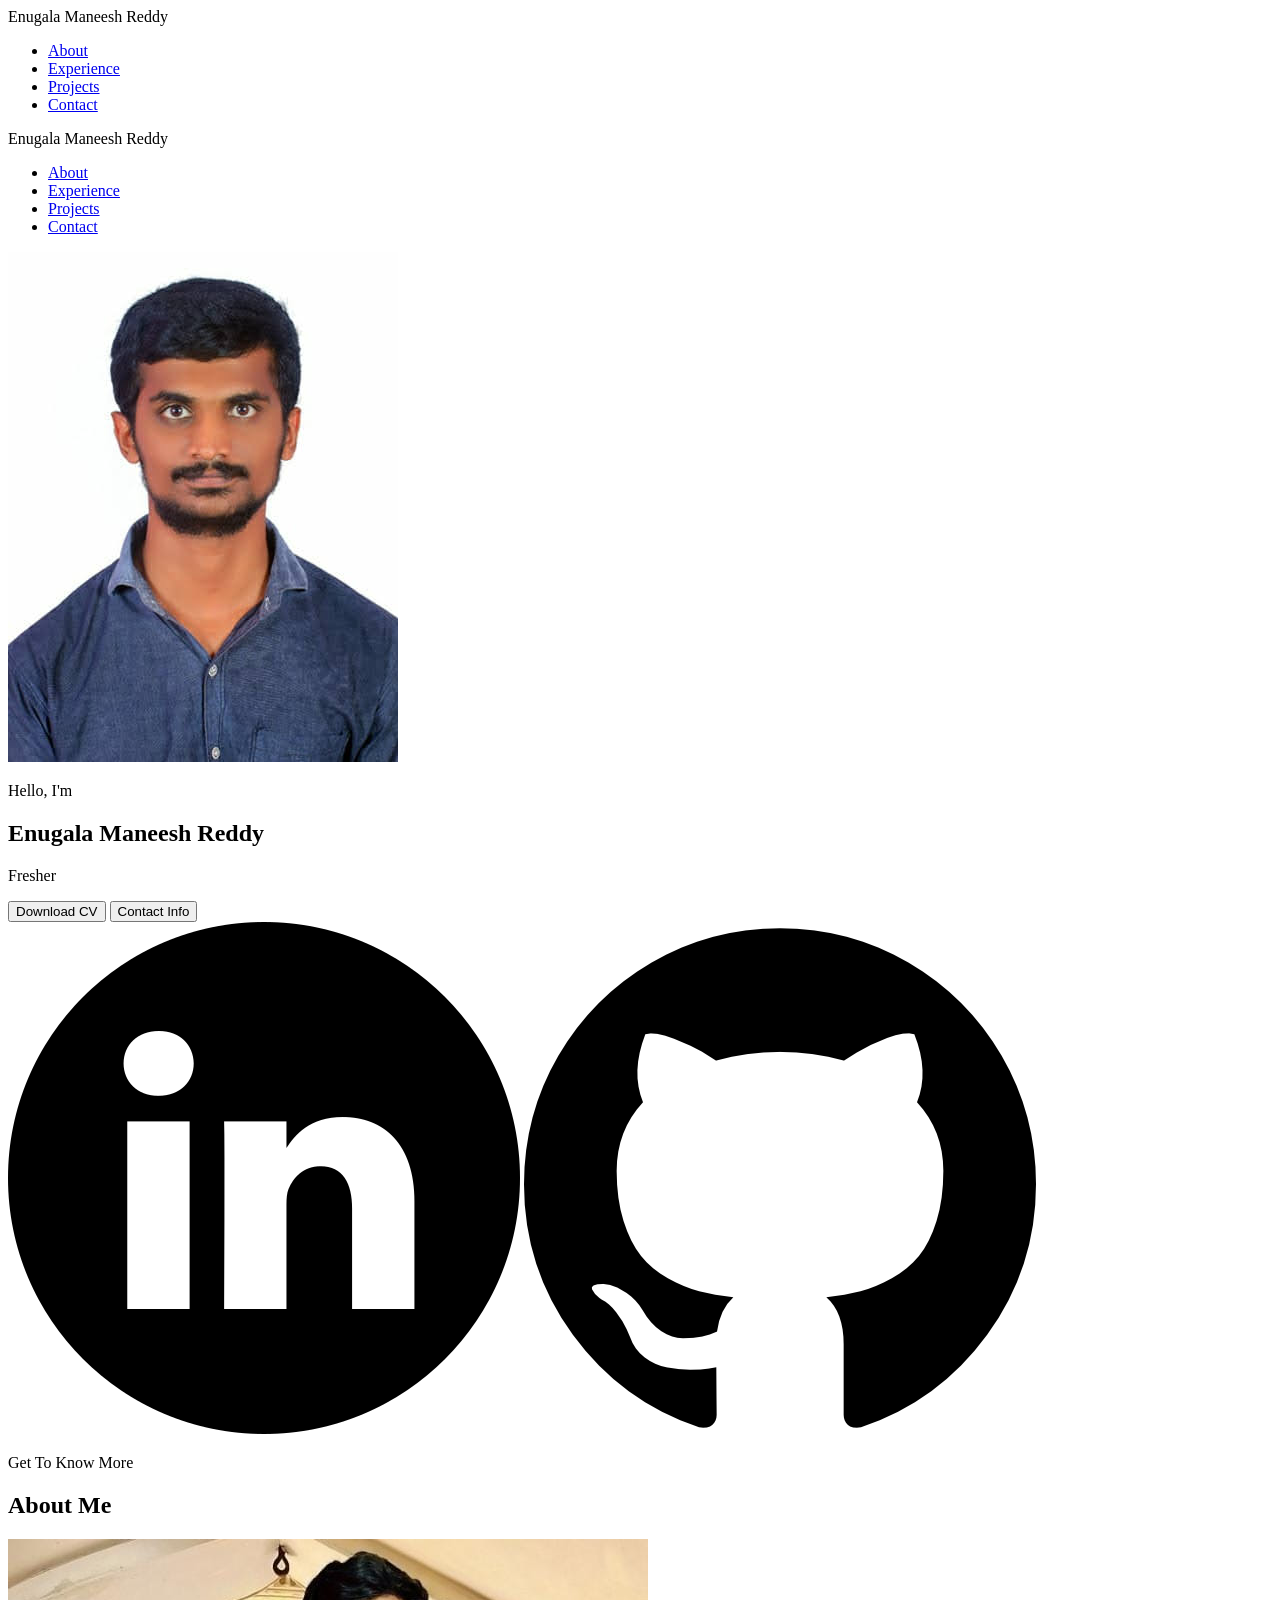
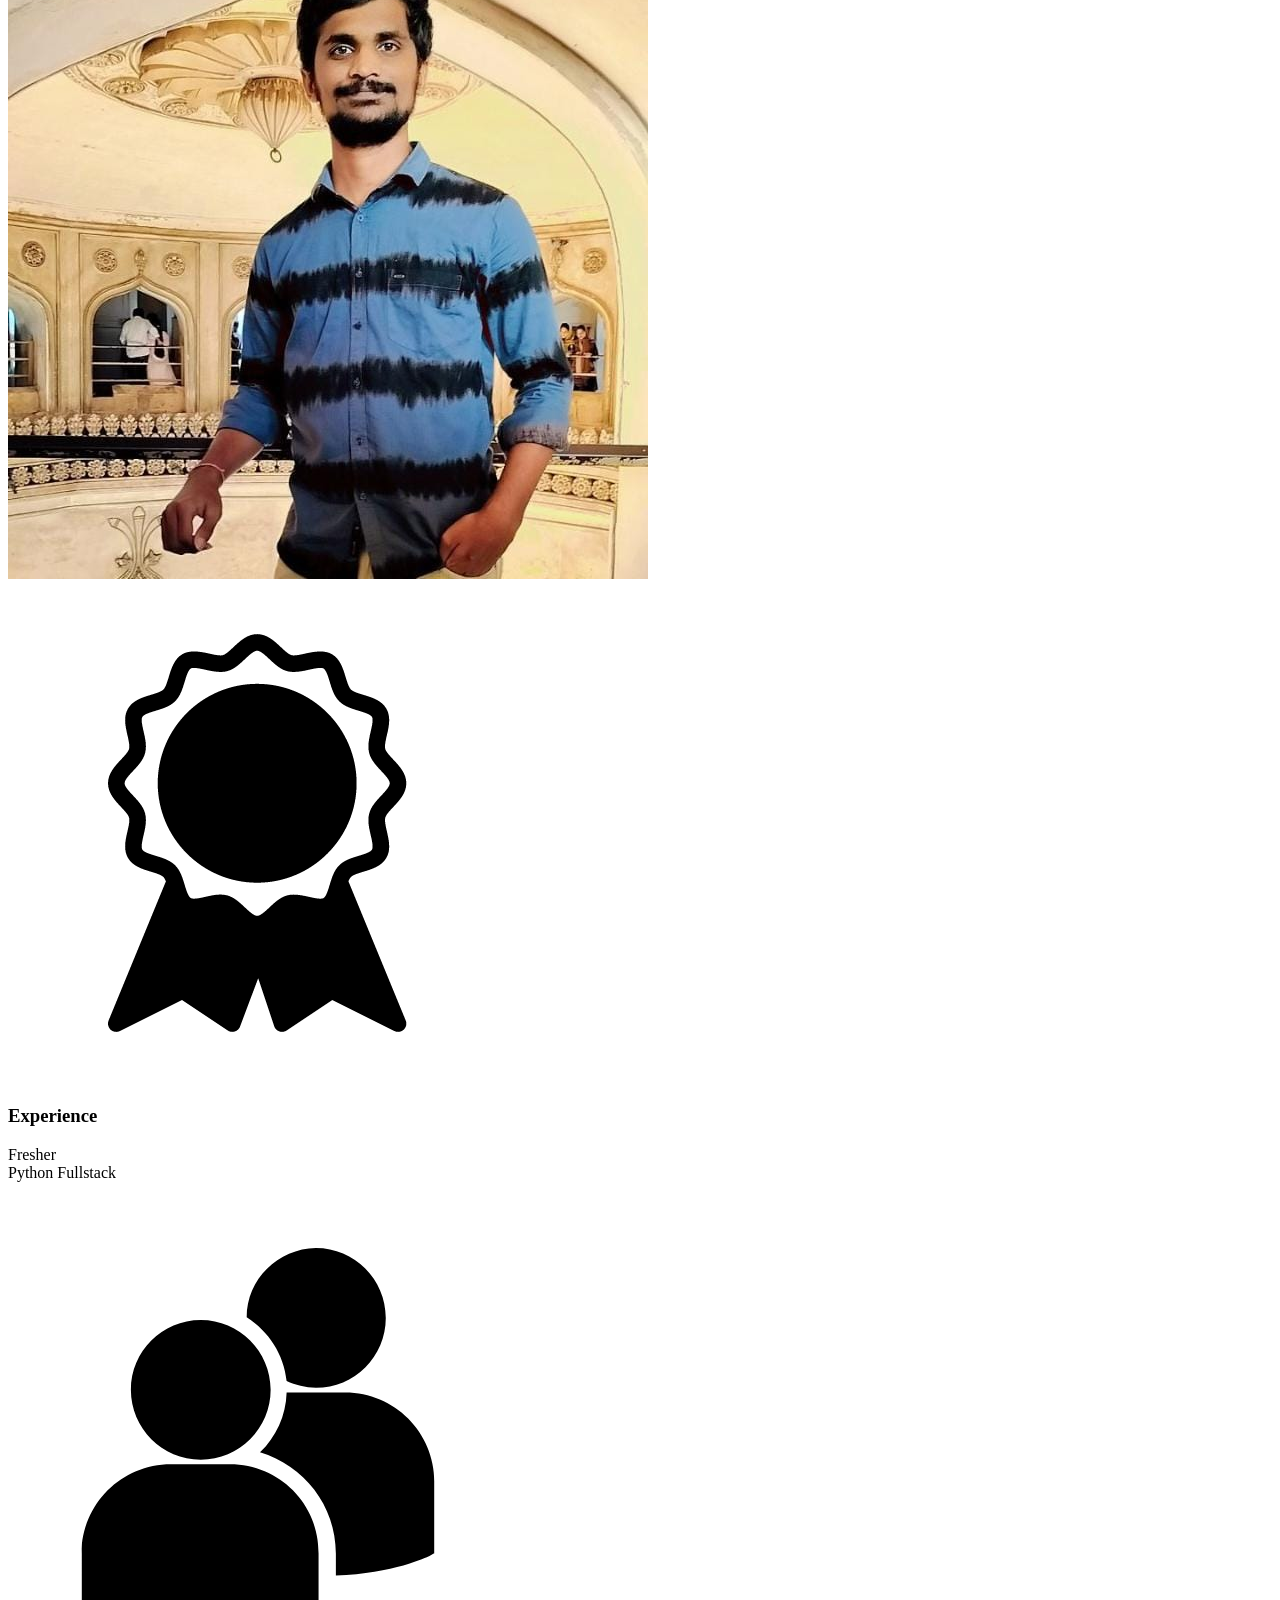
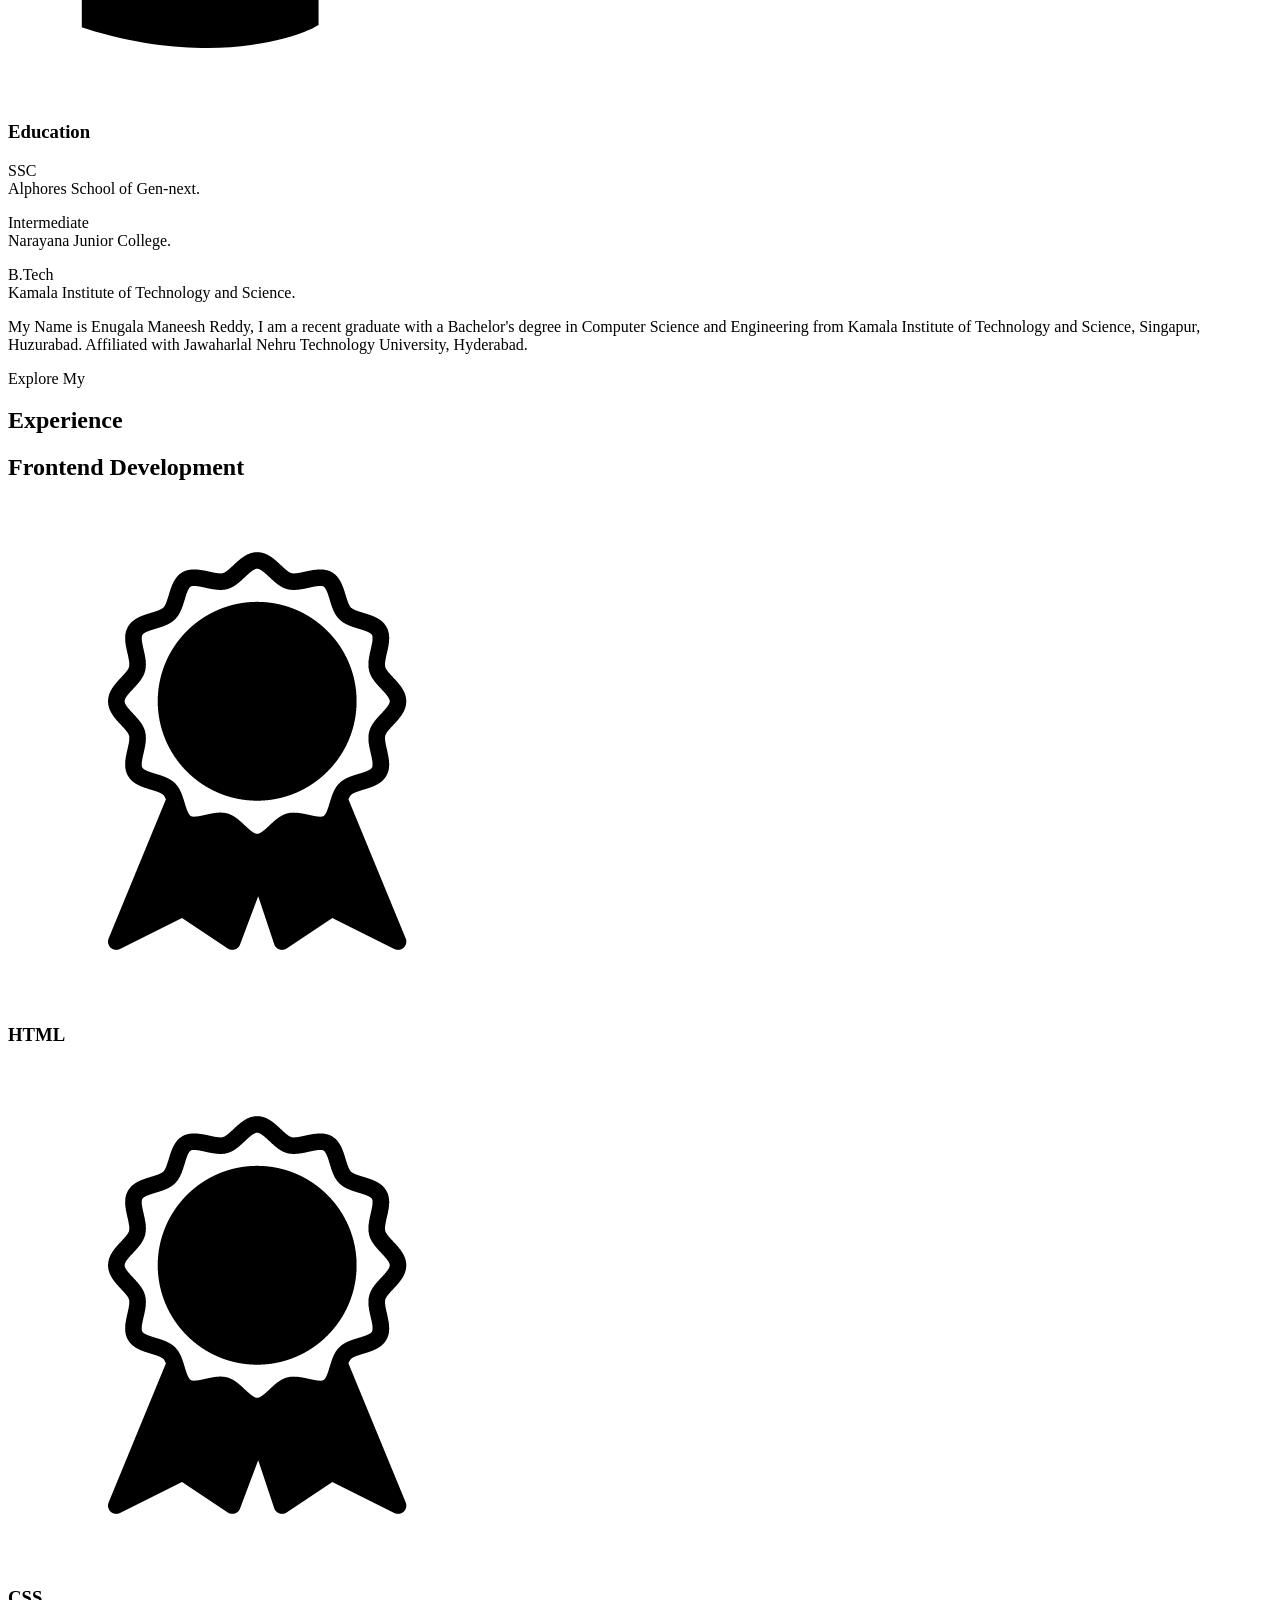
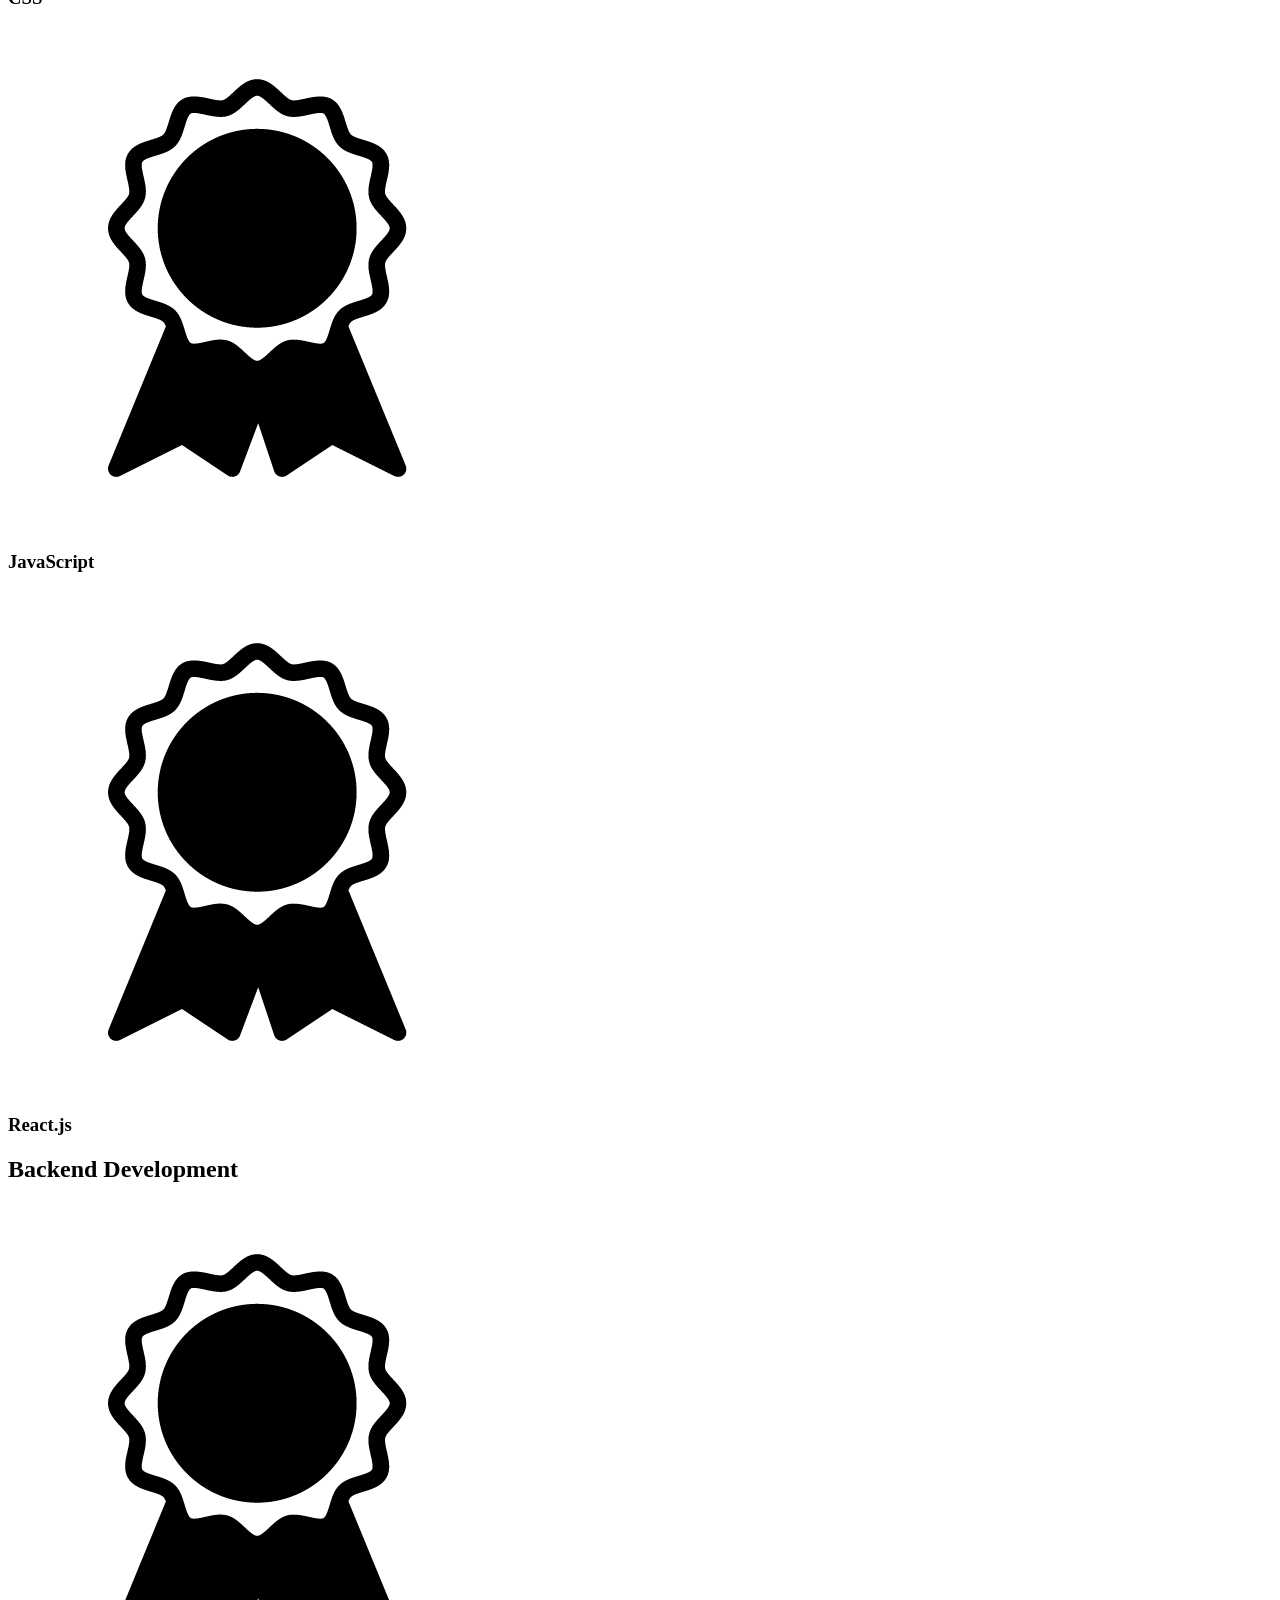
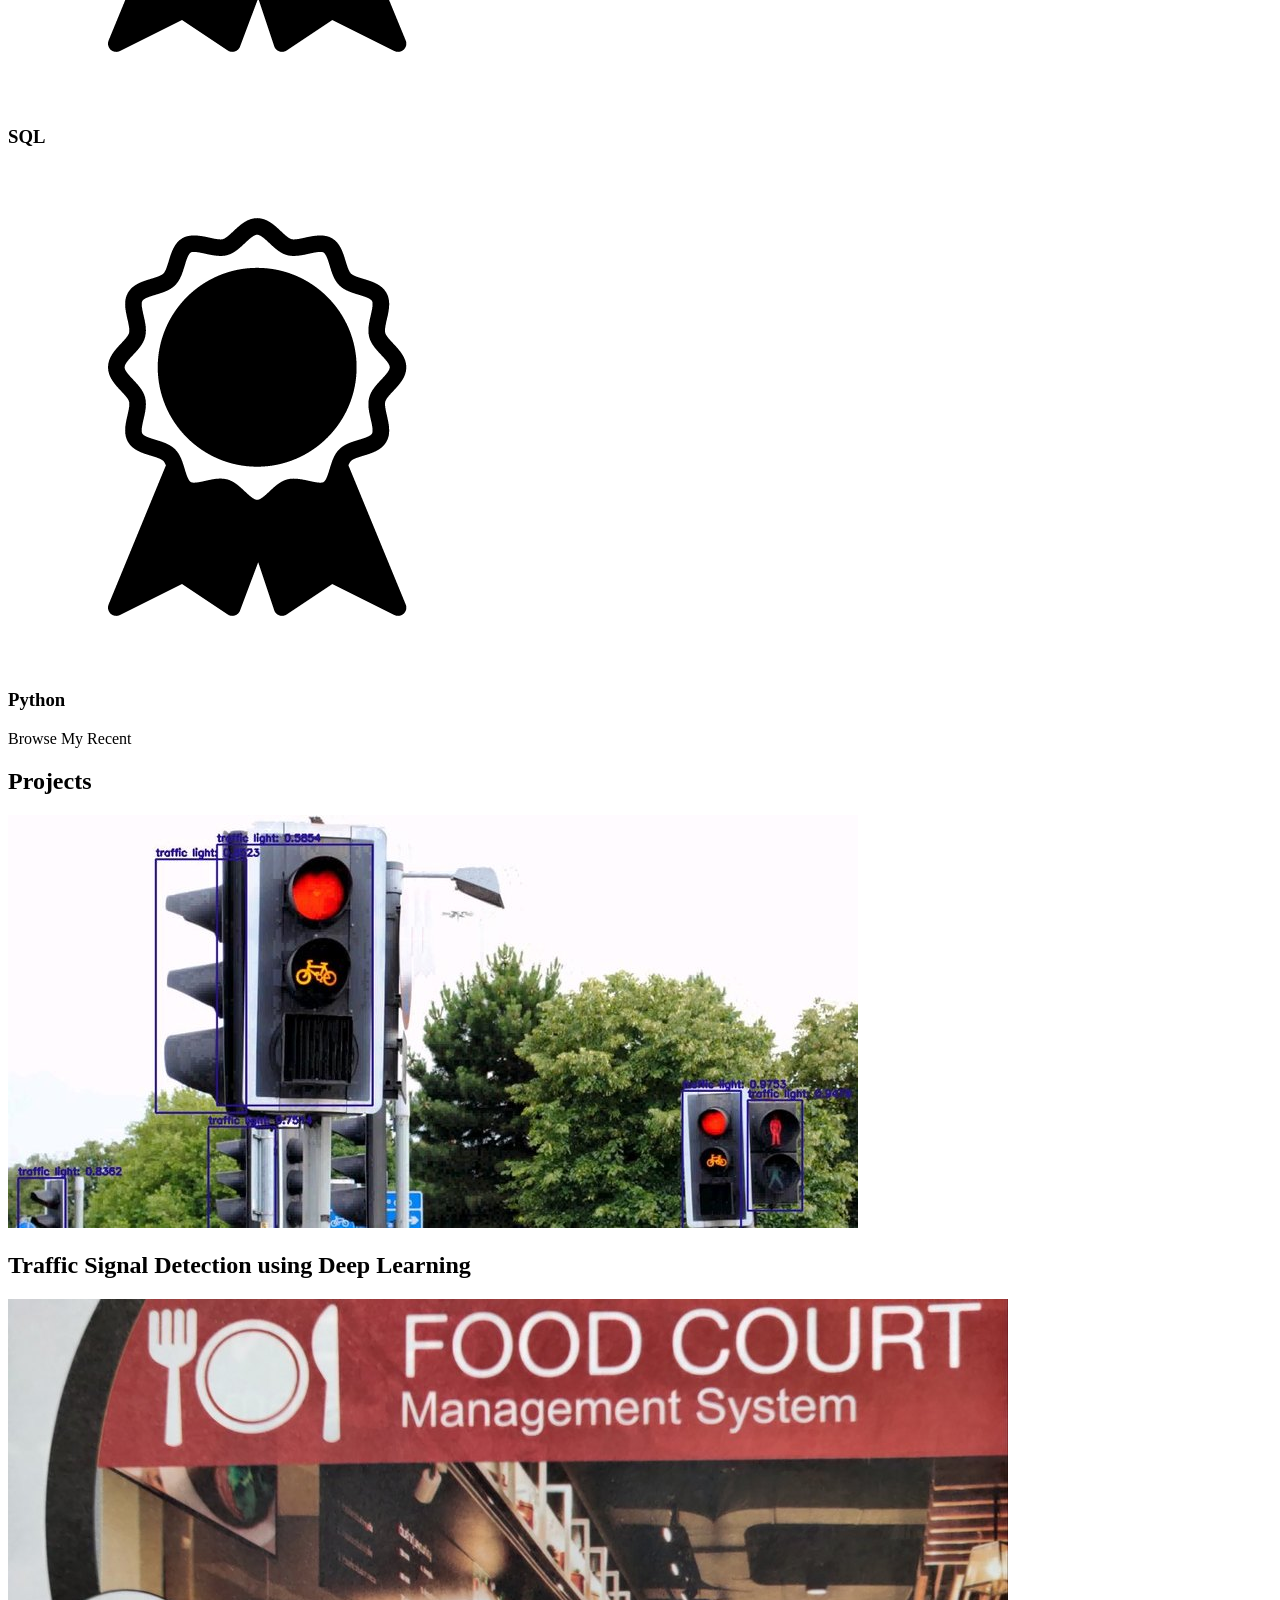
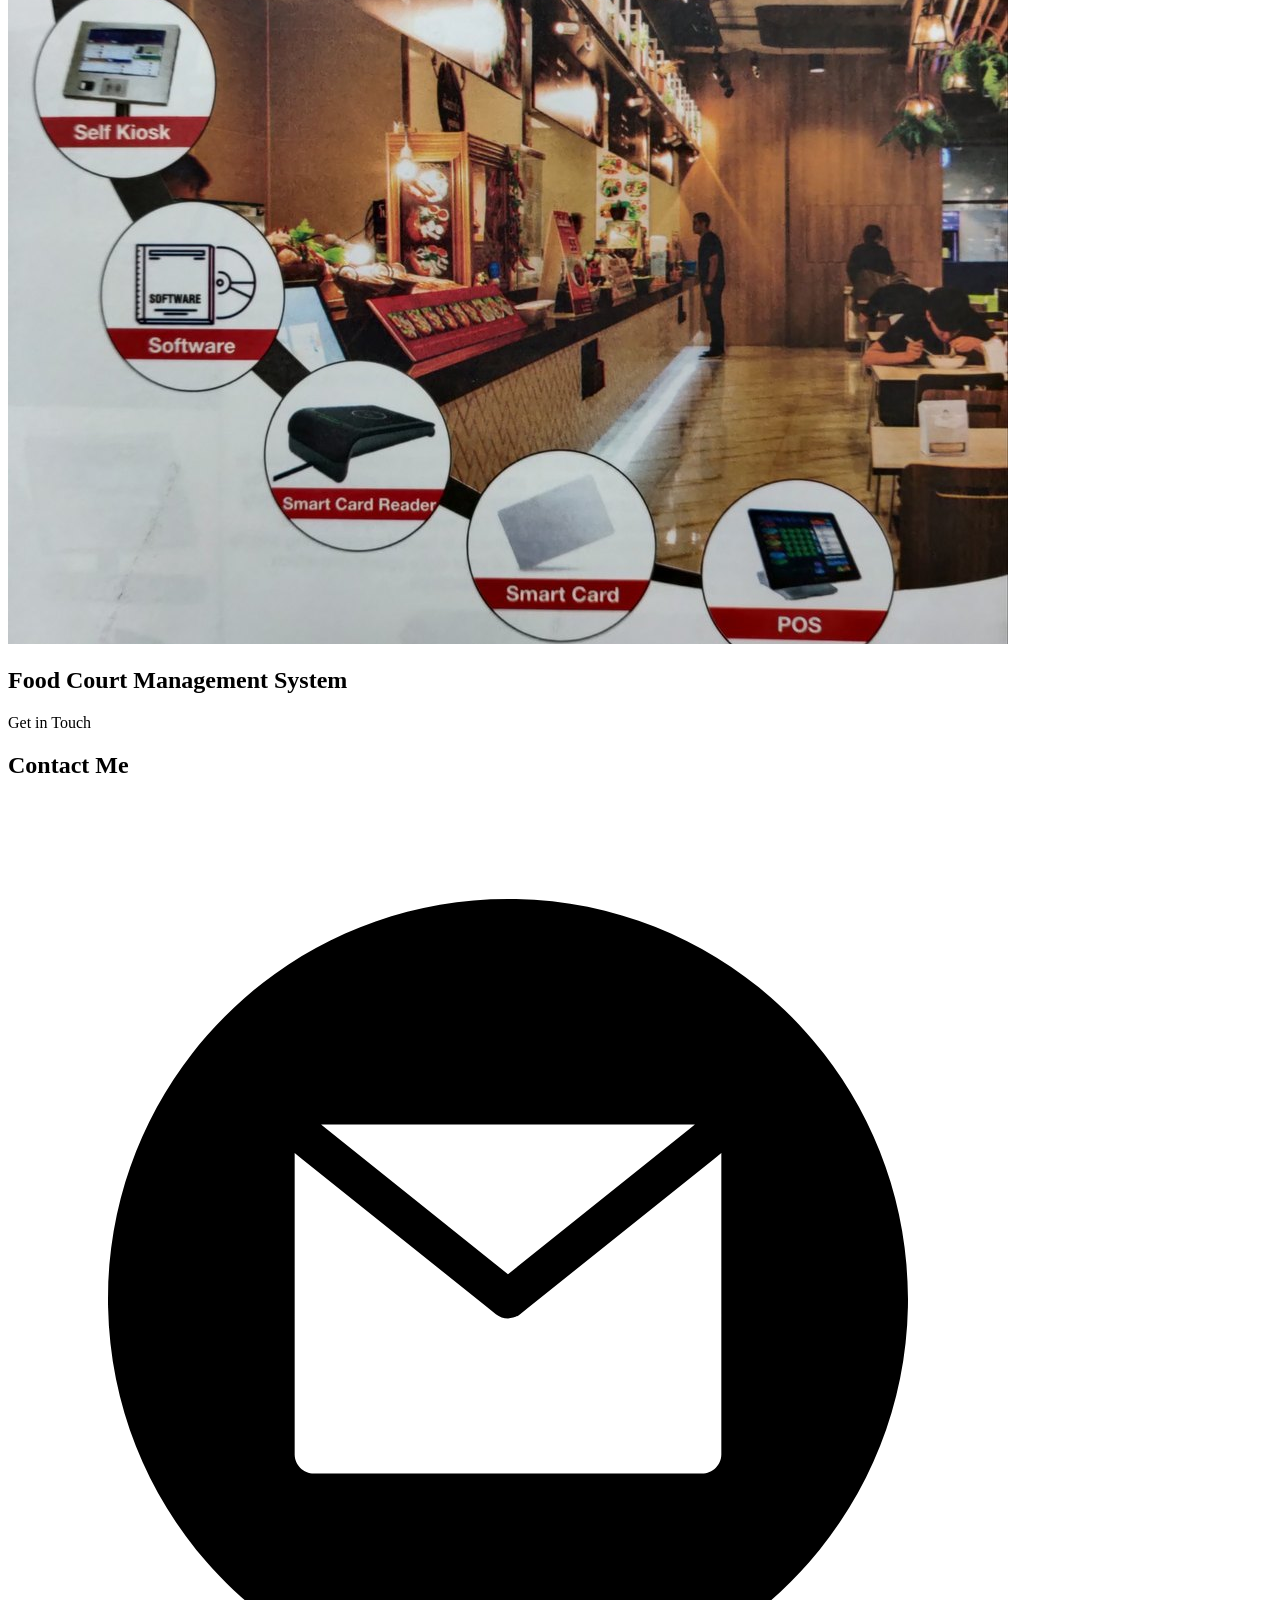
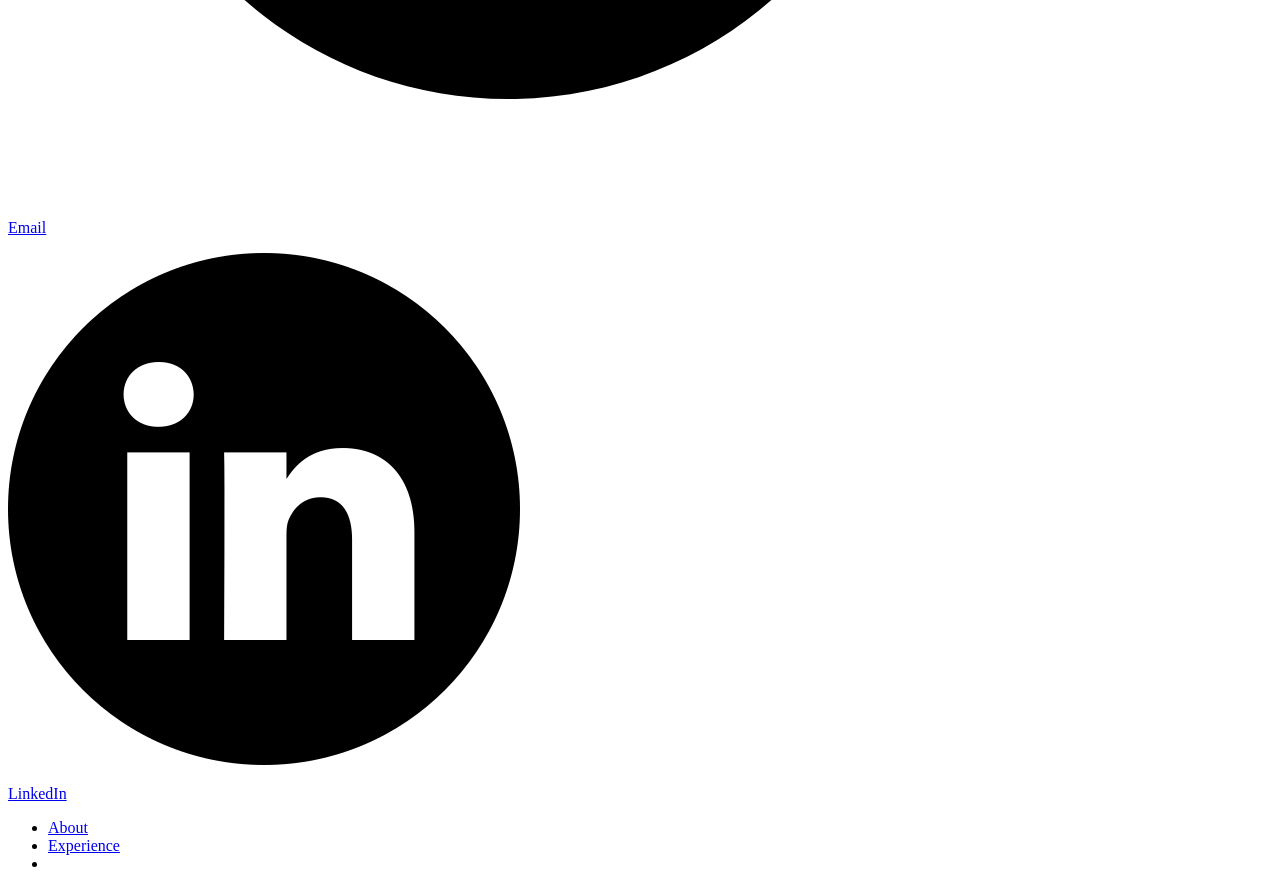
==== index.html @ 2fc57539 "1.1" ====
<!DOCTYPE html>
<html lang="en">
<head>
    <meta charset="UTF-8" />
    <meta name="viewport" content="width=device-width, initial-scale=1.0" />
    <meta name="description" content="Portfolio of Enugala Maneesh Reddy, a fresher in Python Fullstack development." />
    <meta name="keywords" content="Enugala Maneesh Reddy, portfolio, Python Fullstack, web development, fresher" />
    <title>My Portfolio</title>
    <link rel="stylesheet" href="style.css" />
</head>
<body>
    <header>
        <nav id="desktop-nav">
            <div class="logo">Enugala Maneesh Reddy</div>
            <ul class="nav-links">
                <li><a href="#about">About</a></li>
                <li><a href="#experience">Experience</a></li>
                <li><a href="#projects">Projects</a></li>
                <li><a href="#contact">Contact</a></li>
            </ul>
        </nav>
        <nav id="hamburger-nav">
            <div class="logo">Enugala Maneesh Reddy</div>
            <div class="hamburger-menu">
                <div class="hamburger-icon" onclick="toggleMenu()">
                    <span></span>
                    <span></span>
                    <span></span>
                </div>
                <ul class="menu-links">
                    <li><a href="#about" onclick="toggleMenu()">About</a></li>
                    <li><a href="#experience" onclick="toggleMenu()">Experience</a></li>
                    <li><a href="#projects" onclick="toggleMenu()">Projects</a></li>
                    <li><a href="#contact" onclick="toggleMenu()">Contact</a></li>
                </ul>
            </div>
        </nav>
    </header>

    <main>
        <section id="profile">
            <div class="section__pic-container">
                <img src="profile.jpg" alt="Profile picture" />
            </div>
            <div class="section__text">
                <p class="section__text__p1">Hello, I'm</p>
                <h1 class="title">Enugala Maneesh Reddy</h1>
                <p class="section__text__p2">Fresher</p>
                <div class="btn-container">
                    <button class="btn btn-color-2" type="button" onclick="window.open('Maneesh_resume.pdf')">Download CV</button>
                    <button class="btn btn-color-1" type="button" onclick="location.href='#contact'">Contact Info</button>
                </div>
                <div id="socials-container">
                    <img src="linkedin.png" alt="LinkedIn profile" class="icon" onclick="location.href='https://www.linkedin.com/in/maneesh-enugala-1a23a82a0/'">
                    <img src="github.png" alt="GitHub profile" class="icon" onclick="location.href='https://github.com/EnugalaManeesh'">
                </div>
            </div>
        </section>

        <section id="about">
            <p class="section__text__p1">Get To Know More</p>
            <h1 class="title">About Me</h1>
            <div class="section-container">
                <div class="section__pic-container">
                    <img src="profile1.jpg" alt="Profile picture" class="about-pic" />
                </div>
                <div class="about-details-container">
                    <div class="about-containers">
                        <div class="details-container">
                            <img src="experience.png" alt="Experience icon" class="icon" />
                            <h3>Experience</h3>
                            <p>Fresher <br />Python Fullstack</p>
                        </div>
                        <div class="details-container">
                            <img src="education.png" alt="Education icon" class="icon" />
                            <h3>Education</h3>
                            <p>SSC <br /> Alphores School of Gen-next.</p>
                            <p>Intermediate <br /> Narayana Junior College.</p>
                            <p>B.Tech <br /> Kamala Institute of Technology and Science.</p>
                        </div>
                    </div>
                    <div class="text-container">
                        <p>
                            My Name is Enugala Maneesh Reddy, 
                            I am a recent graduate with a Bachelor's degree in Computer Science and Engineering
                            from Kamala Institute of Technology and Science, Singapur, Huzurabad.
                            Affiliated with Jawaharlal Nehru Technology University, Hyderabad.
                        </p>
                    </div>
                </div>
            </div>
        </section>

        <section id="experience">
            <p class="section__text__p1">Explore My</p>
            <h1 class="title">Experience</h1>
            <div class="experience-details-container">
                <div class="about-containers">
                    <div class="details-container">
                        <h2 class="experience-sub-title">Frontend Development</h2>
                        <div class="article-container">
                            <article>
                                <img src="experience.png" alt="HTML icon" class="icon">
                                <h3>HTML</h3>
                            </article>
                            <article>
                                <img src="experience.png" alt="CSS icon" class="icon">
                                <h3>CSS</h3>
                            </article>
                            <article>
                                <img src="experience.png" alt="JavaScript icon" class="icon">
                                <h3>JavaScript</h3>
                            </article>
                            <article>
                                <img src="experience.png" alt="React.js icon" class="icon">
                                <h3>React.js</h3>
                            </article>
                        </div>
                    </div>
                    <div class="details-container">
                        <h2 class="experience-sub-title">Backend Development</h2>
                        <div class="article-container">
                            <article>
                                <img src="experience.png" alt="SQL icon" class="icon">
                                <h3>SQL</h3>
                            </article>
                            <article>
                                <img src="experience.png" alt="Python icon" class="icon">
                                <h3>Python</h3>
                            </article>
                        </div>
                    </div>
                </div>
            </div>
        </section>

        <section id="projects">
            <p class="section__text__p1">Browse My Recent</p>
            <h1 class="title">Projects</h1>
            <div class="experience-details-container">
                <div class="about-containers">
                    <div class="details-container color-container">
                        <div class="article-container">
                            <img src="Traffic-Signal-detection.png" alt="Traffic Signal Detection Project" class="project-img">
                        </div>
                        <h2 class="experience-sub-title project-title">Traffic Signal Detection using Deep Learning</h2>
                    </div>
                    <div class="details-container color-container">
                        <div class="article-container">
                            <img src="food court.jpg" alt="Food Court Management System Project" class="project-img">
                        </div>
                        <h2 class="experience-sub-title project-title">Food Court Management System</h2>
                    </div>
                </div>
            </div>
        </section>

        <section id="contact">
            <p class="section__text__p1">Get in Touch</p>
            <h1 class="title">Contact Me</h1>
            <div class="contact-info-upper-container">
                <div class="contact-info-container">
                    <img src="email.png" alt="Email icon" class="icon email-icon">
                    <p><a href="mailto:maneeshreddyenugala@gmail.com">Email</a></p>
                </div>
                <div class="contact-info-container">
                    <img src="linkedin.png" alt="LinkedIn icon" class="icon contact-icon">
                    <p><a href="https://www.linkedin.com/in/maneesh-enugala-1a23a82a0/">LinkedIn</a></p> 
                </div>
            </div>
        </section>
    </main>

    <footer>
        <nav>
            <div class="nav-links-container">
                <ul class="nav-links">
                    <li><a href="#about">About</a></li>
                    <li><a href="#experience">Experience</a></li>
                    <li><a href="#projects
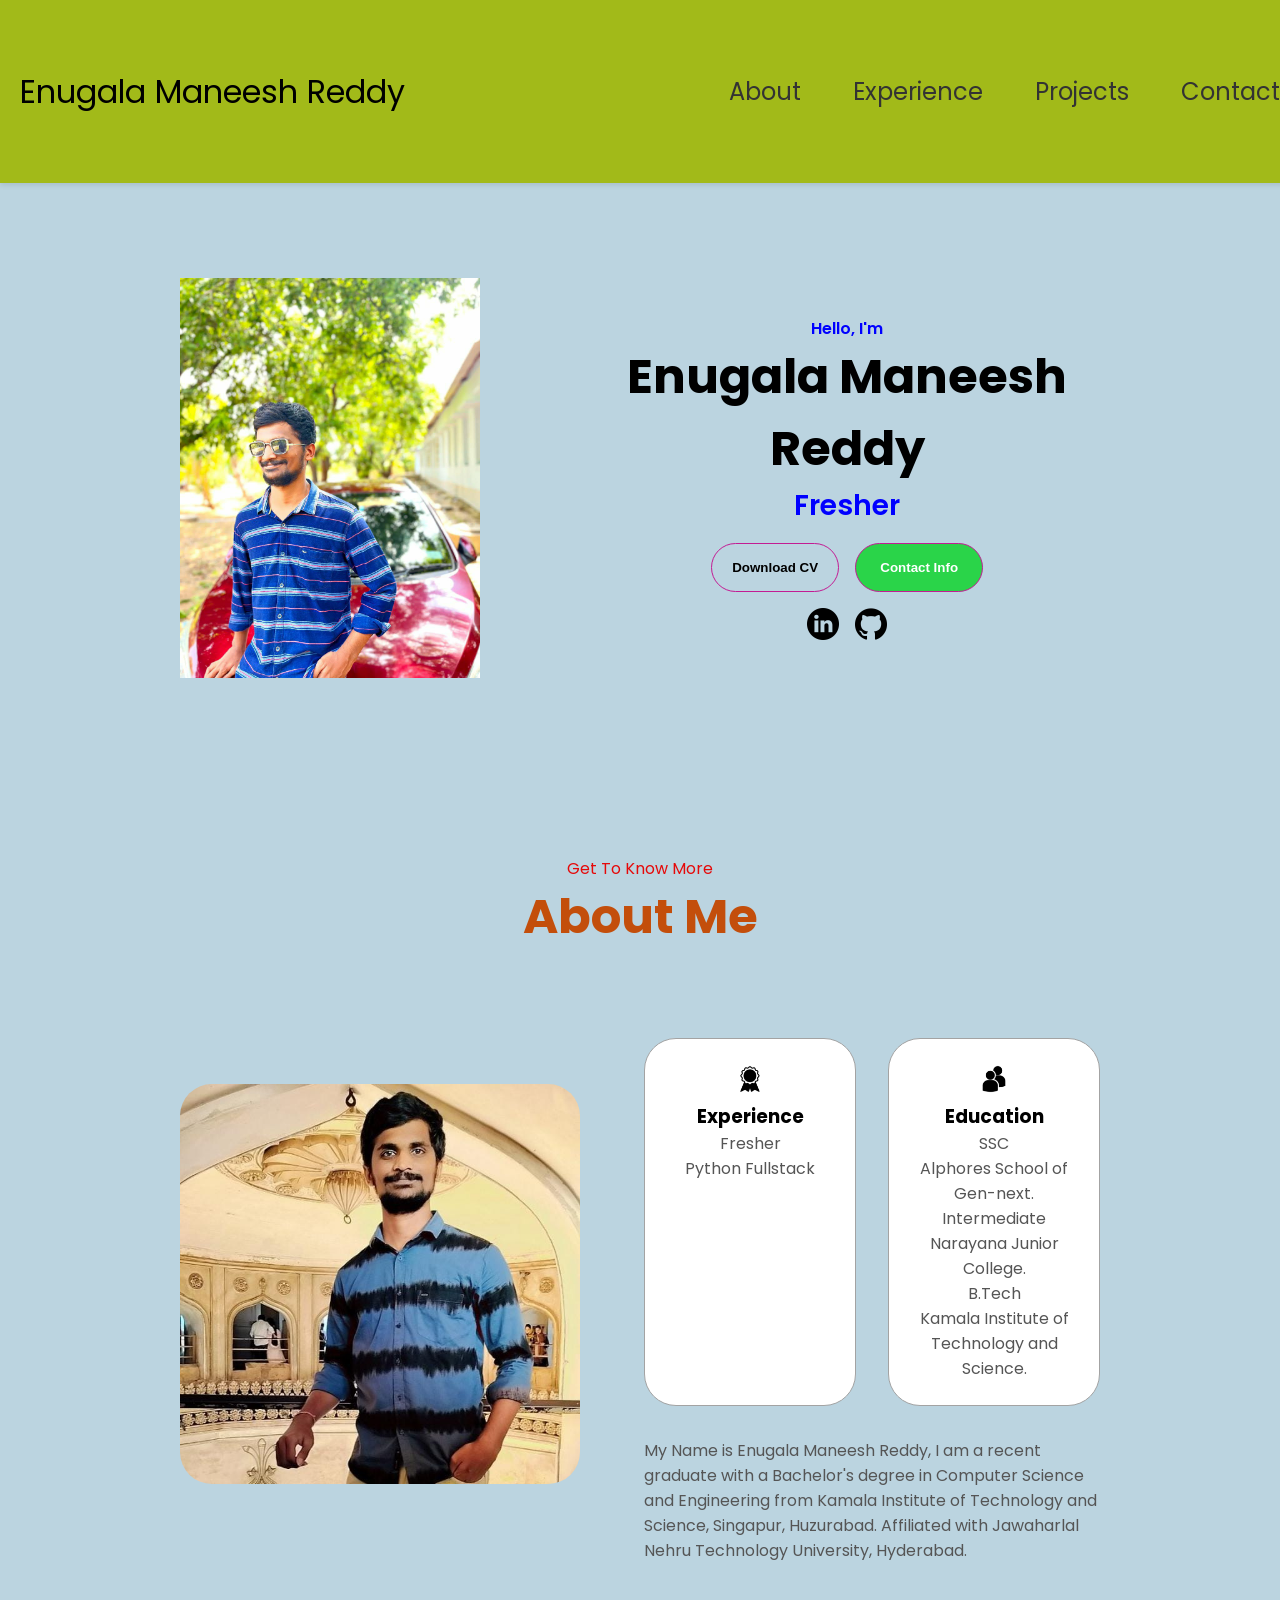
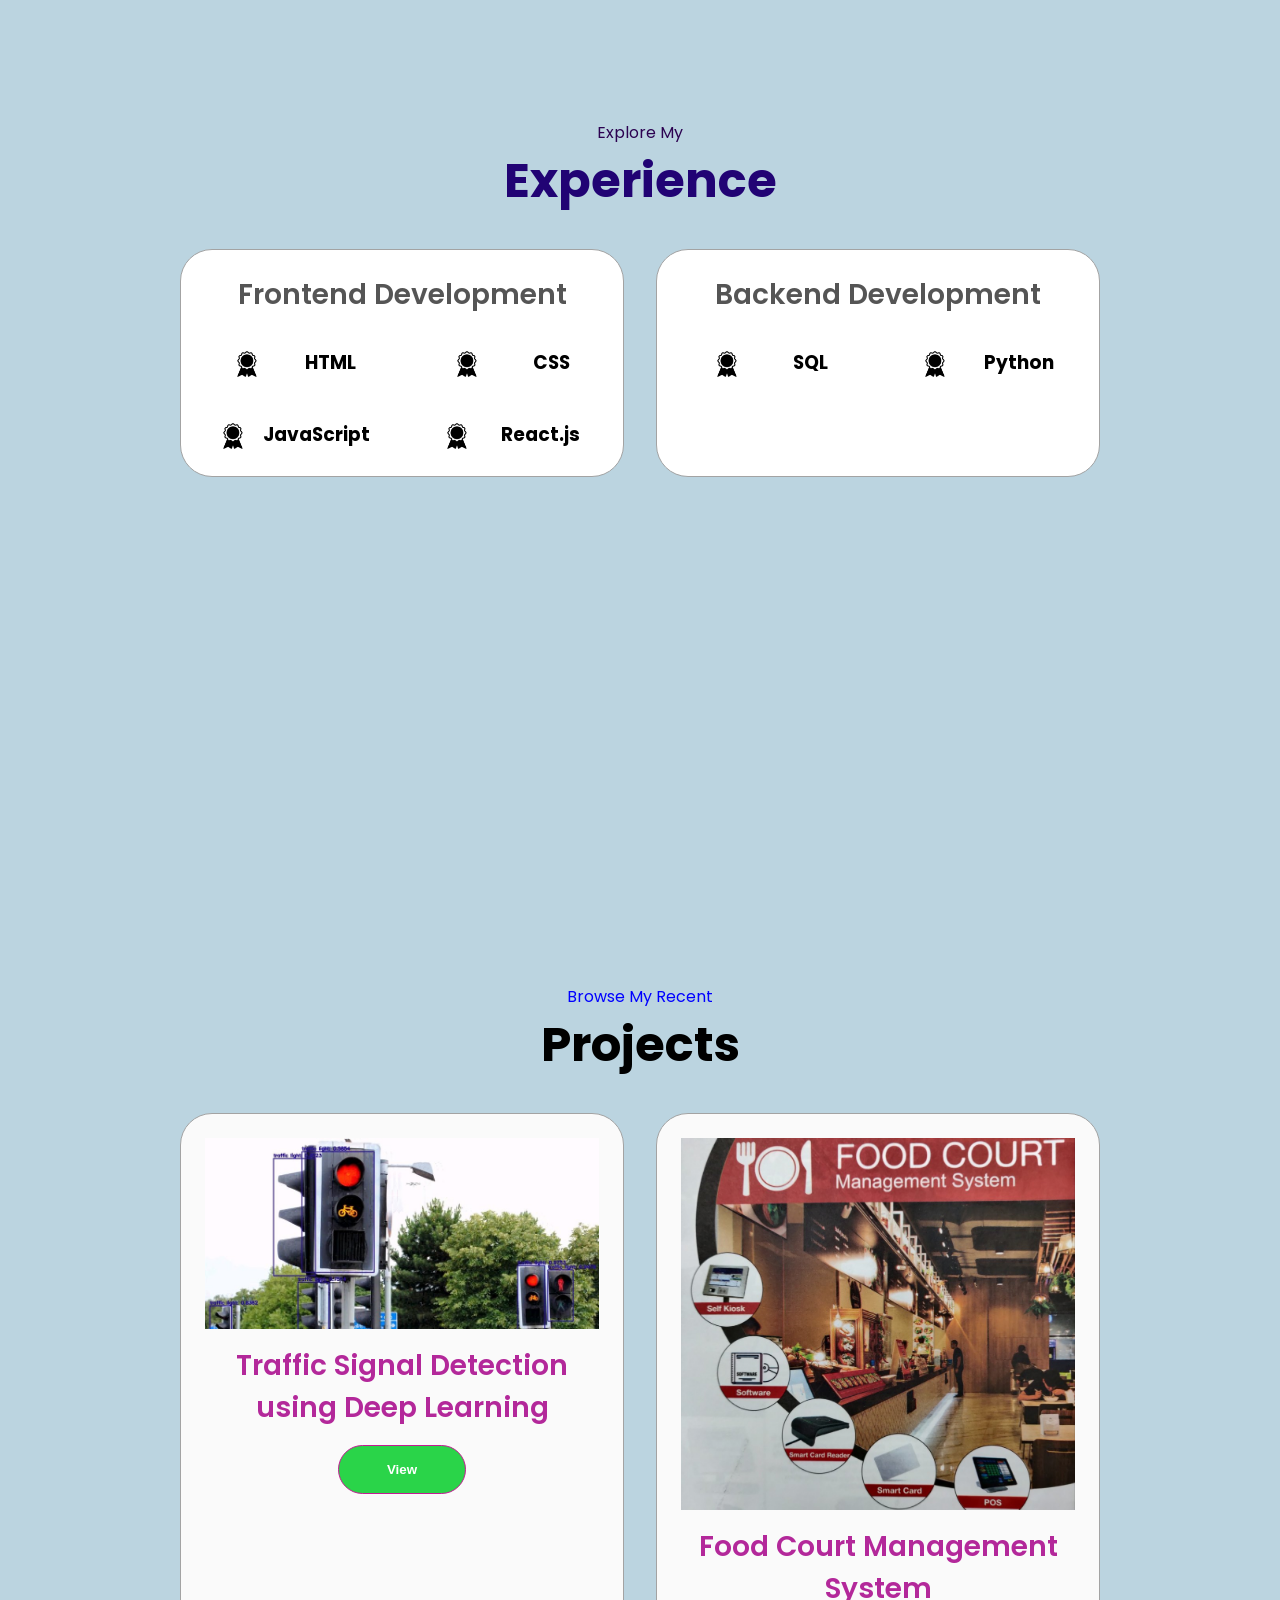
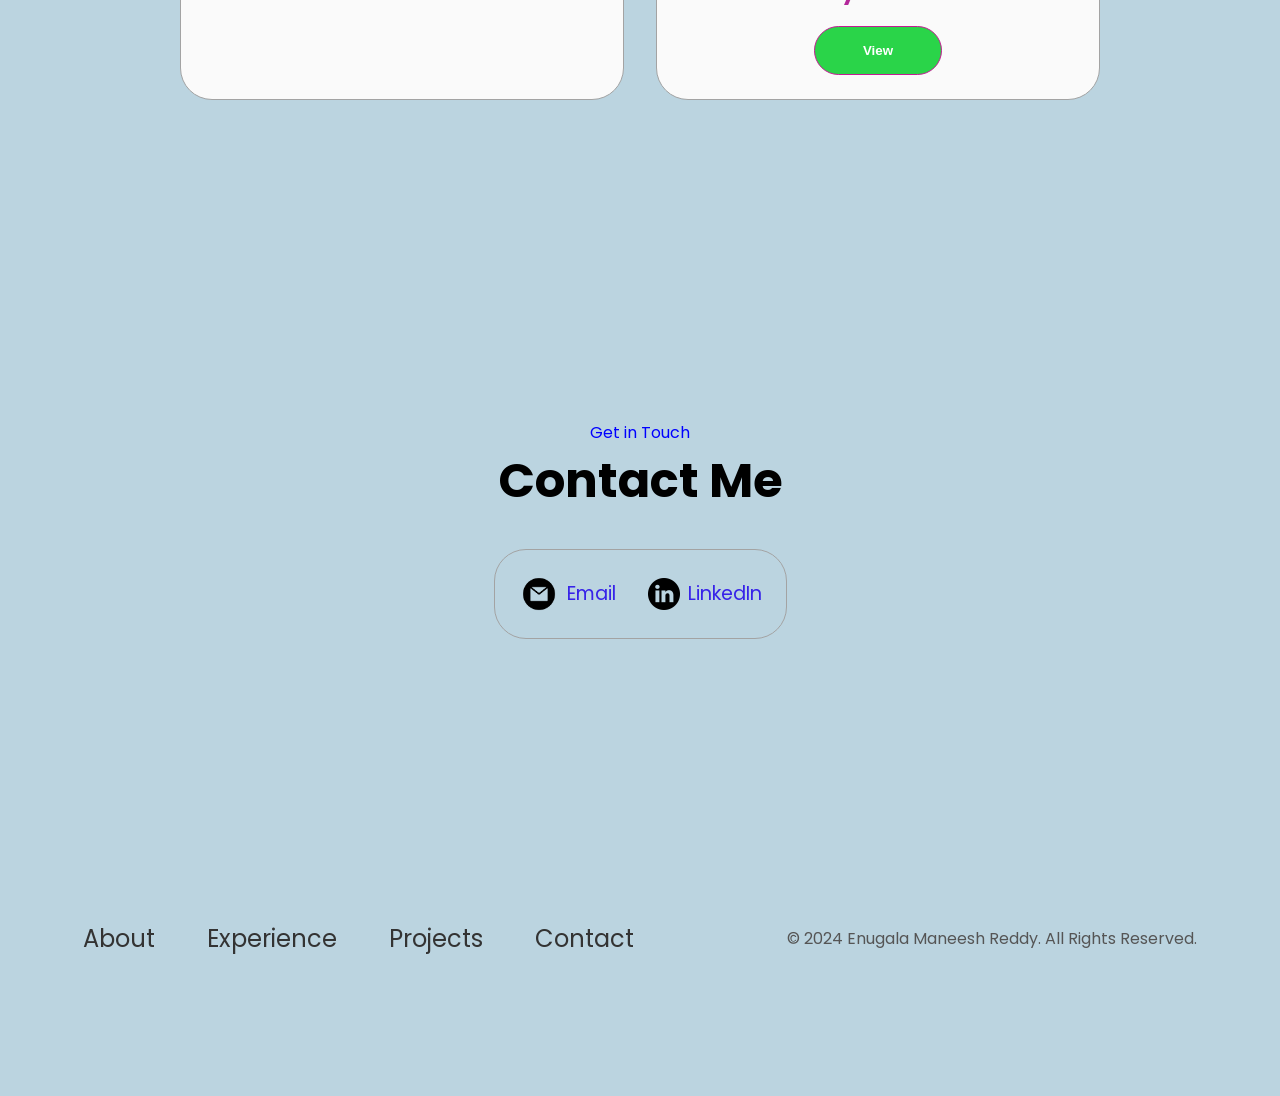
==== commit 1552bf06: "updatedportfolio" ====
--- a/index.html
+++ b/index.html
@@ -1,180 +1,193 @@
-<!DOCTYPE html>
-<html lang="en">
-<head>
-    <meta charset="UTF-8" />
-    <meta name="viewport" content="width=device-width, initial-scale=1.0" />
-    <meta name="description" content="Portfolio of Enugala Maneesh Reddy, a fresher in Python Fullstack development." />
-    <meta name="keywords" content="Enugala Maneesh Reddy, portfolio, Python Fullstack, web development, fresher" />
-    <title>My Portfolio</title>
-    <link rel="stylesheet" href="style.css" />
-</head>
-<body>
-    <header>
-        <nav id="desktop-nav">
-            <div class="logo">Enugala Maneesh Reddy</div>
-            <ul class="nav-links">
-                <li><a href="#about">About</a></li>
-                <li><a href="#experience">Experience</a></li>
-                <li><a href="#projects">Projects</a></li>
-                <li><a href="#contact">Contact</a></li>
-            </ul>
-        </nav>
-        <nav id="hamburger-nav">
-            <div class="logo">Enugala Maneesh Reddy</div>
-            <div class="hamburger-menu">
-                <div class="hamburger-icon" onclick="toggleMenu()">
-                    <span></span>
-                    <span></span>
-                    <span></span>
-                </div>
-                <ul class="menu-links">
-                    <li><a href="#about" onclick="toggleMenu()">About</a></li>
-                    <li><a href="#experience" onclick="toggleMenu()">Experience</a></li>
-                    <li><a href="#projects" onclick="toggleMenu()">Projects</a></li>
-                    <li><a href="#contact" onclick="toggleMenu()">Contact</a></li>
-                </ul>
-            </div>
-        </nav>
-    </header>
-
-    <main>
-        <section id="profile">
-            <div class="section__pic-container">
-                <img src="profile.jpg" alt="Profile picture" />
-            </div>
-            <div class="section__text">
-                <p class="section__text__p1">Hello, I'm</p>
-                <h1 class="title">Enugala Maneesh Reddy</h1>
-                <p class="section__text__p2">Fresher</p>
-                <div class="btn-container">
-                    <button class="btn btn-color-2" type="button" onclick="window.open('Maneesh_resume.pdf')">Download CV</button>
-                    <button class="btn btn-color-1" type="button" onclick="location.href='#contact'">Contact Info</button>
-                </div>
-                <div id="socials-container">
-                    <img src="linkedin.png" alt="LinkedIn profile" class="icon" onclick="location.href='https://www.linkedin.com/in/maneesh-enugala-1a23a82a0/'">
-                    <img src="github.png" alt="GitHub profile" class="icon" onclick="location.href='https://github.com/EnugalaManeesh'">
-                </div>
-            </div>
-        </section>
-
-        <section id="about">
-            <p class="section__text__p1">Get To Know More</p>
-            <h1 class="title">About Me</h1>
-            <div class="section-container">
-                <div class="section__pic-container">
-                    <img src="profile1.jpg" alt="Profile picture" class="about-pic" />
-                </div>
-                <div class="about-details-container">
-                    <div class="about-containers">
-                        <div class="details-container">
-                            <img src="experience.png" alt="Experience icon" class="icon" />
-                            <h3>Experience</h3>
-                            <p>Fresher <br />Python Fullstack</p>
-                        </div>
-                        <div class="details-container">
-                            <img src="education.png" alt="Education icon" class="icon" />
-                            <h3>Education</h3>
-                            <p>SSC <br /> Alphores School of Gen-next.</p>
-                            <p>Intermediate <br /> Narayana Junior College.</p>
-                            <p>B.Tech <br /> Kamala Institute of Technology and Science.</p>
-                        </div>
-                    </div>
-                    <div class="text-container">
-                        <p>
-                            My Name is Enugala Maneesh Reddy, 
-                            I am a recent graduate with a Bachelor's degree in Computer Science and Engineering
-                            from Kamala Institute of Technology and Science, Singapur, Huzurabad.
-                            Affiliated with Jawaharlal Nehru Technology University, Hyderabad.
-                        </p>
-                    </div>
-                </div>
-            </div>
-        </section>
-
-        <section id="experience">
-            <p class="section__text__p1">Explore My</p>
-            <h1 class="title">Experience</h1>
-            <div class="experience-details-container">
-                <div class="about-containers">
-                    <div class="details-container">
-                        <h2 class="experience-sub-title">Frontend Development</h2>
-                        <div class="article-container">
-                            <article>
-                                <img src="experience.png" alt="HTML icon" class="icon">
-                                <h3>HTML</h3>
-                            </article>
-                            <article>
-                                <img src="experience.png" alt="CSS icon" class="icon">
-                                <h3>CSS</h3>
-                            </article>
-                            <article>
-                                <img src="experience.png" alt="JavaScript icon" class="icon">
-                                <h3>JavaScript</h3>
-                            </article>
-                            <article>
-                                <img src="experience.png" alt="React.js icon" class="icon">
-                                <h3>React.js</h3>
-                            </article>
-                        </div>
-                    </div>
-                    <div class="details-container">
-                        <h2 class="experience-sub-title">Backend Development</h2>
-                        <div class="article-container">
-                            <article>
-                                <img src="experience.png" alt="SQL icon" class="icon">
-                                <h3>SQL</h3>
-                            </article>
-                            <article>
-                                <img src="experience.png" alt="Python icon" class="icon">
-                                <h3>Python</h3>
-                            </article>
-                        </div>
-                    </div>
-                </div>
-            </div>
-        </section>
-
-        <section id="projects">
-            <p class="section__text__p1">Browse My Recent</p>
-            <h1 class="title">Projects</h1>
-            <div class="experience-details-container">
-                <div class="about-containers">
-                    <div class="details-container color-container">
-                        <div class="article-container">
-                            <img src="Traffic-Signal-detection.png" alt="Traffic Signal Detection Project" class="project-img">
-                        </div>
-                        <h2 class="experience-sub-title project-title">Traffic Signal Detection using Deep Learning</h2>
-                    </div>
-                    <div class="details-container color-container">
-                        <div class="article-container">
-                            <img src="food court.jpg" alt="Food Court Management System Project" class="project-img">
-                        </div>
-                        <h2 class="experience-sub-title project-title">Food Court Management System</h2>
-                    </div>
-                </div>
-            </div>
-        </section>
-
-        <section id="contact">
-            <p class="section__text__p1">Get in Touch</p>
-            <h1 class="title">Contact Me</h1>
-            <div class="contact-info-upper-container">
-                <div class="contact-info-container">
-                    <img src="email.png" alt="Email icon" class="icon email-icon">
-                    <p><a href="mailto:maneeshreddyenugala@gmail.com">Email</a></p>
-                </div>
-                <div class="contact-info-container">
-                    <img src="linkedin.png" alt="LinkedIn icon" class="icon contact-icon">
-                    <p><a href="https://www.linkedin.com/in/maneesh-enugala-1a23a82a0/">LinkedIn</a></p> 
-                </div>
-            </div>
-        </section>
-    </main>
-
-    <footer>
-        <nav>
-            <div class="nav-links-container">
-                <ul class="nav-links">
-                    <li><a href="#about">About</a></li>
-                    <li><a href="#experience">Experience</a></li>
-                    <li><a href="#projects
+<!DOCTYPE html>
+<html lang="en">
+<head>
+    <meta charset="UTF-8" />
+    <meta name="viewport" content="width=device-width, initial-scale=1.0" />
+    <meta name="description" content="Portfolio of Enugala Maneesh Reddy, a fresher in Python Fullstack development." />
+    <meta name="keywords" content="Enugala Maneesh Reddy, portfolio, Python Fullstack, web development, fresher" />
+    <title>Responsive Portfolio</title>
+    <link rel="stylesheet" href="style.css" />
+    <link rel="stylesheet" href="mediaqueries.css" />
+</head>
+<body>
+    <header>
+        <nav id="desktop-nav">
+            <div class="logo">Enugala Maneesh Reddy</div>
+            <ul class="nav-links">
+                <li><a href="#about">About</a></li>
+                <li><a href="#experience">Experience</a></li>
+                <li><a href="#projects">Projects</a></li>
+                <li><a href="#contact">Contact</a></li>
+            </ul>
+        </nav>
+        <nav id="hamburger-nav">
+            <div class="logo">Enugala Maneesh Reddy</div>
+            <div class="hamburger-menu">
+                <div class="hamburger-icon" onclick="toggleMenu()">
+                    <span></span>
+                    <span></span>
+                    <span></span>
+                </div>
+                <ul class="menu-links">
+                    <li><a href="#about" onclick="toggleMenu()">About</a></li>
+                    <li><a href="#experience" onclick="toggleMenu()">Experience</a></li>
+                    <li><a href="#projects" onclick="toggleMenu()">Projects</a></li>
+                    <li><a href="#contact" onclick="toggleMenu()">Contact</a></li>
+                </ul>
+            </div>
+        </nav>
+    </header>
+
+    <main>
+        <section id="profile">
+            <div class="section__pic-container">
+                <img src="myimage.jpg" alt="Profile picture" />
+            </div>
+            <div class="section__text">
+                <p class="section__text__p1">Hello, I'm</p>
+                <h1 class="title">Enugala Maneesh Reddy</h1>
+                <p class="section__text__p2">Fresher</p>
+                <div class="btn-container">
+                    <button class="btn btn-color-2" type="button" onclick="window.open('Maneesh_resume.pdf')">Download CV</button>
+                    <button class="btn btn-color-1" type="button" onclick="location.href='#contact'">Contact Info</button>
+                </div>
+                <div id="socials-container">
+                    <img src="linkedin.png" alt="LinkedIn profile" class="icon" onclick="location.href='https://www.linkedin.com/in/maneesh-enugala-1a23a82a0/'">
+                    <img src="github.png" alt="GitHub profile" class="icon" onclick="location.href='https://github.com/EnugalaManeesh'">
+                </div>
+            </div>
+        </section>
+
+        <section id="about">
+            <p class="section__text__p1">Get To Know More</p>
+            <h1 class="title">About Me</h1>
+            <div class="section-container">
+                <div class="section__pic-container">
+                    <img src="profile1.jpg" alt="Profile picture" class="about-pic" />
+                </div>
+                <div class="about-details-container">
+                    <div class="about-containers">
+                        <div class="details-container">
+                            <img src="experience.png" alt="Experience icon" class="icon" />
+                            <h3>Experience</h3>
+                            <p>Fresher <br />Python Fullstack</p>
+                        </div>
+                        <div class="details-container">
+                            <img src="education.png" alt="Education icon" class="icon" />
+                            <h3>Education</h3>
+                            <p>SSC <br /> Alphores School of Gen-next.</p>
+                            <p>Intermediate <br /> Narayana Junior College.</p>
+                            <p>B.Tech <br /> Kamala Institute of Technology and Science.</p>
+                        </div>
+                    </div>
+                    <div class="text-container">
+                        <p>
+                            My Name is Enugala Maneesh Reddy, 
+                            I am a recent graduate with a Bachelor's degree in Computer Science and Engineering
+                            from Kamala Institute of Technology and Science, Singapur, Huzurabad.
+                            Affiliated with Jawaharlal Nehru Technology University, Hyderabad.
+                        </p>
+                    </div>
+                </div>
+            </div>
+        </section>
+
+        <section id="experience">
+            <p class="section__text__p1">Explore My</p>
+            <h1 class="title">Experience</h1>
+            <div class="experience-details-container">
+                <div class="about-containers">
+                    <div class="details-container">
+                        <h2 class="experience-sub-title">Frontend Development</h2>
+                        <div class="article-container">
+                            <article>
+                                <img src="experience.png" alt="HTML icon" class="icon">
+                                <h3>HTML</h3>
+                            </article>
+                            <article>
+                                <img src="experience.png" alt="CSS icon" class="icon">
+                                <h3>CSS</h3>
+                            </article>
+                            <article>
+                                <img src="experience.png" alt="JavaScript icon" class="icon">
+                                <h3>JavaScript</h3>
+                            </article>
+                            <article>
+                                <img src="experience.png" alt="React.js icon" class="icon">
+                                <h3>React.js</h3>
+                            </article>
+                        </div>
+                    </div>
+                    <div class="details-container">
+                        <h2 class="experience-sub-title">Backend Development</h2>
+                        <div class="article-container">
+                            <article>
+                                <img src="experience.png" alt="SQL icon" class="icon">
+                                <h3>SQL</h3>
+                            </article>
+                            <article>
+                                <img src="experience.png" alt="Python icon" class="icon">
+                                <h3>Python</h3>
+                            </article>
+                        </div>
+                    </div>
+                </div>
+            </div>
+        </section>
+
+        <section id="projects">
+            <p class="section__text__p1">Browse My Recent</p>
+            <h1 class="title">Projects</h1>
+            <div class="experience-details-container">
+                <div class="about-containers">
+                    <div class="details-container color-container">
+                        <div class="article-container">
+                            <img src="Traffic-Signal-detection.png" alt="Traffic Signal Detection Project" class="project-img">
+                        </div>
+                        <h2 class="experience-sub-title project-title">Traffic Signal Detection using Deep Learning</h2>
+                        <button class="btn btn-color-1" onclick="window.open('traffic.html')">View</button>
+                    </div>
+                    <div class="details-container color-container">
+                        <div class="article-container">
+                            <img src="food court.jpg" alt="Food Court Management System Project" class="project-img">
+                        </div>
+                        <h2 class="experience-sub-title project-title">Food Court Management System</h2>
+                        <button class="btn btn-color-1" onclick="window.open('foodcourt.html')">View</button>
+                    </div>
+                </div>
+            </div>
+        </section>
+
+        <section id="contact">
+            <p class="section__text__p1">Get in Touch</p>
+            <h1 class="title">Contact Me</h1>
+            <div class="contact-info-upper-container">
+                <div class="contact-info-container">
+                    <img src="email.png" alt="Email icon" class="icon email-icon">
+                    <p><a href="mailto:maneeshreddyenugala@gmail.com">Email</a></p>
+                </div>
+                <div class="contact-info-container">
+                    <img src="linkedin.png" alt="LinkedIn icon" class="icon contact-icon">
+                    <p><a href="https://www.linkedin.com/in/maneesh-enugala-1a23a82a0/">LinkedIn</a></p> 
+                </div>
+            </div>
+        </section>
+    </main>
+
+    <footer>
+        <nav>
+            <div class="nav-links-container">
+                <ul class="nav-links">
+                    <li><a href="#about">About</a></li>
+                    <li><a href="#experience">Experience</a></li>
+                    <li><a href="#projects">Projects</a></li>
+                    <li><a href="#contact">Contact</a></li>
+                </ul>
+            </div>
+            <p>© 2024 Enugala Maneesh Reddy. All Rights Reserved.</p>
+        </nav>
+    </footer>
+    <script src="script.js"></script>
+</body>
+</html>
+
--- a/style.css
+++ b/style.css
@@ -0,0 +1,642 @@
+/* GENERAL */
+
+@import url("https://fonts.googleapis.com/css2?family=Poppins:wght@300;400;500;600&display=swap");
+
+* {
+  margin: 0;
+  padding: 0;
+}
+
+body {
+  font-family: "Poppins", sans-serif;
+  background-color: lightyellow;
+}
+
+html {
+  scroll-behavior: smooth;
+}
+
+p {
+  color: rgb(85, 85, 85);
+}
+
+/* TRANSITION */
+
+a,
+.btn {
+  transition: all 300ms ease;
+}
+
+/* DESKTOP NAV */
+
+nav,
+.nav-links {
+  display: flex;
+}
+
+nav {
+  justify-content: space-around;
+  align-items: center;
+  height: 17vh;
+}
+
+.nav-links {
+  gap: 2rem;
+  list-style: none;
+  font-size: 1.5rem;
+}
+
+a {
+  color: rgb(55, 35, 232);
+  text-decoration: none;
+  text-decoration-color: white;
+}
+
+a:hover {
+  color: grey;
+  text-decoration: underline;
+  text-underline-offset: 1rem;
+  text-decoration-color: rgb(181, 181, 181);
+}
+
+.logo {
+  font-size: 2rem;
+}
+
+.logo:hover {
+  cursor: default;
+}
+
+/* HAMBURGER MENU */
+
+#hamburger-nav {
+  display: none;
+}
+
+.hamburger-menu {
+  position: relative;
+  display: inline-block;
+}
+
+.hamburger-icon {
+  display: flex;
+  flex-direction: column;
+  justify-content: space-between;
+  height: 24px;
+  width: 30px;
+  cursor: pointer;
+}
+
+.hamburger-icon span {
+  width: 100%;
+  height: 2px;
+  background-color: black;
+  transition: all 0.3 ease-in-out;
+}
+
+.menu-links {
+  position: absolute;
+  top: 100%;
+  right: 0;
+  background-color: white;
+  width: fit-content;
+  max-height: 0;
+  overflow: hidden;
+  transition: all 0.3 ease-in-out;
+}
+
+.menu-links a {
+  display: block;
+  padding: 10px;
+  text-align: center;
+  font-size: 1.5rem;
+  color: rgb(152, 18, 36);
+  text-decoration: none;
+  transition: all 0.3 ease-in-out;
+}
+
+.menu-links li {
+  list-style: none;
+}
+
+.menu-links.open {
+  max-height: 300px;
+}
+
+.hamburger-icon.open span:first-child {
+  transform: rotate(45deg) translate(10px, 5px);
+}
+
+.hamburger-icon.open span:nth-child(2) {
+  opacity: 0;
+}
+
+.hamburger-icon.open span:last-child {
+  transform: rotate(-45deg) translate(10px, -5px);
+}
+
+.hamburger-icon span:first-child {
+  transform: none;
+}
+
+.hamburger-icon span:first-child {
+  opacity: 1;
+}
+
+.hamburger-icon span:first-child {
+  transform: none;
+}
+
+/* SECTIONS */
+
+section {
+  padding-top: 4vh;
+  height: 96vh;
+  margin: 0 10rem;
+  box-sizing: border-box;
+  min-height: fit-content;
+}
+
+.section-container {
+  display: flex;
+}
+
+/* PROFILE SECTION */
+
+#profile {
+  display: flex;
+  justify-content: center;
+  gap: 5rem;
+  height: 80vh;
+}
+
+.section__pic-container {
+  display: flex;
+  height: 400px;
+  width: 400px;
+  margin: auto 0;
+}
+
+.section__text {
+  align-self: center;
+  text-align: center;
+}
+
+.section__text p {
+  font-weight: 600;
+}
+
+.section__text__p1 {
+  text-align: center;
+}
+
+.section__text__p2 {
+  font-size: 1.75rem;
+  margin-bottom: 1rem;
+}
+
+.title {
+  font-size: 3rem;
+  text-align: center;
+}
+
+#socials-container {
+  display: flex;
+  justify-content: center;
+  margin-top: 1rem;
+  gap: 1rem;
+}
+
+/* ICONS */
+
+.icon {
+  cursor: pointer;
+  height: 2rem;
+}
+
+/* BUTTONS */
+
+.btn-container {
+  display: flex;
+  justify-content: center;
+  gap: 1rem;
+}
+
+.btn {
+  font-weight: 600;
+  transition: all 300ms ease;
+  padding: 1rem;
+  width: 8rem;
+  border-radius: 2rem;
+}
+
+.btn-color-1,
+.btn-color-2 {
+  border: rgb(195, 27, 147) 0.1rem solid;
+}
+
+.btn-color-1:hover,
+.btn-color-2:hover {
+  cursor: pointer;
+}
+
+.btn-color-1,
+.btn-color-2:hover {
+  background: rgb(42, 212, 73);
+  color: white;
+}
+
+.btn-color-1:hover {
+  background: rgb(28, 167, 202);
+}
+
+.btn-color-2 {
+  background: none;
+}
+
+.btn-color-2:hover {
+  border: rgb(7, 158, 75) 0.1rem solid;
+}
+
+.btn-container {
+  gap: 1rem;
+}
+
+/* ABOUT SECTION */
+
+#about {
+  position: relative;
+}
+
+.about-containers {
+  gap: 2rem;
+  margin-bottom: 2rem;
+  margin-top: 2rem;
+}
+
+.about-details-container {
+  justify-content: center;
+  flex-direction: column;
+}
+
+.about-containers,
+.about-details-container {
+  display: flex;
+}
+
+.about-pic {
+  border-radius: 2rem;
+}
+
+.arrow {
+  position: absolute;
+  right: -5rem;
+  bottom: 2.5rem;
+}
+
+.details-container {
+  padding: 1.5rem;
+  flex: 1;
+  background: white;
+  border-radius: 2rem;
+  border: rgb(53, 204, 88) 0.1rem solid;
+  border-color: rgb(163, 163, 163);
+  text-align: center;
+}
+
+.section-container {
+  gap: 4rem;
+  height: 80%;
+}
+
+.section__pic-container {
+  height: 400px;
+  width: 400px;
+  margin: auto 0;
+}
+
+/* EXPERIENCE SECTION */
+
+#experience {
+  position: relative;
+}
+
+.experience-sub-title {
+  color: rgb(85, 85, 85);
+  font-weight: 600;
+  font-size: 1.75rem;
+  margin-bottom: 2rem;
+}
+
+.experience-details-container {
+  display: flex;
+  justify-content: center;
+  flex-direction: column;
+}
+
+.article-container {
+  display: flex;
+  text-align: initial;
+  flex-wrap: wrap;
+  flex-direction: row;
+  gap: 2.5rem;
+  justify-content: space-around;
+}
+
+article {
+  display: flex;
+  width: 10rem;
+  justify-content: space-around;
+  gap: 0.5rem;
+}
+
+article .icon {
+  cursor: default;
+}
+
+/* PROJECTS SECTION */
+
+#projects {
+  position: relative;
+}
+
+.color-container {
+  border-color: rgb(163, 163, 163);
+  background: rgb(250, 250, 250);
+}
+
+.project-img {
+  .project-image, .foodcourt-image {
+    max-width: 50%; /* Adjust percentage as needed */
+    height: auto; /* Maintains aspect ratio */
+    display: block;
+    margin: 20px auto; /* Centers the image with some spacing */
+    border-radius: 10px; /* Optional: adds rounded corners */
+}
+
+
+
+}
+
+.project-title {
+  margin: 1rem;
+  color: rgb(179, 40, 154);
+}
+
+.project-btn {
+  color: rgb(189, 32, 152);
+  border-color: rgb(163, 163, 163);
+}
+
+/* CONTACT */
+
+#contact {
+  display: flex;
+  justify-content: center;
+  flex-direction: column;
+  height: 70vh;
+}
+
+.contact-info-upper-container {
+  display: flex;
+  justify-content: center;
+  border-radius: 2rem;
+  border: rgb(235, 15, 15) 0.1rem solid;
+  border-color: rgb(163, 163, 163);
+  background: (250, 250, 250);
+  margin: 2rem auto;
+  padding: 0.5rem;
+}
+
+.contact-info-container {
+  display: flex;
+  align-items: center;
+  justify-content: center;
+  gap: 0.5rem;
+  margin: 1rem;
+}
+
+.contact-info-container p {
+  font-size: larger;
+}
+
+.contact-icon {
+  cursor: default;
+}
+
+.email-icon {
+  height: 2.5rem;
+}
+
+/* FOOTER SECTION */
+
+footer {
+  height: 26vh;
+  margin: 0 1rem;
+}
+
+footer p {
+  text-align: center;
+}
+
+/* Text Colors */
+
+.section__text__p1 {
+  color: blue; /* For "Hello, I'm" */
+}
+
+.section__text__p2 {
+  color: blue; /* For "Enugala Maneesh Reddy" */
+}
+
+.section__text__p3 {
+  color: blue; /* For "Fresher" */
+}
+
+#about .section__text__p1 {
+  color: rgb(229, 9, 9); /* For "Get To Know More" */
+}
+
+#about .title {
+  color: rgb(195, 78, 11); /* For "About Me" */
+}
+
+#experience .section__text__p1 {
+  color: rgb(44, 2, 81); /* For "Explore My" */
+}
+
+#experience .title {
+  color: rgb(33, 3, 116); /* For "Experience" */
+}
+
+/* Active Menu Item */
+.nav-links li a.active {
+  color: rgb(235, 64, 52); /* Active section highlight color */
+  font-weight: bold;
+  text-decoration: underline;
+}
+
+/* Existing styles... */
+
+/* Active Menu Item */
+.nav-links li a.active {
+  color: rgb(235, 64, 52); /* Active section highlight color */
+  font-weight: bold;
+  text-decoration: underline;
+}
+
+/* Hover Effects for Menu Items */
+.nav-links li a:hover {
+  color: rgb(235, 64, 52); /* Change color on hover */
+}
+
+/* Button Hover Effects */
+.btn:hover {
+  transform: translateY(-2px); /* Slight lift effect */
+  box-shadow: 0 4px 10px rgba(0, 0, 0, 0.2); /* Shadow effect */
+}
+
+/* Existing styles... */
+
+/* Highlighted Effects for Section Titles */
+.experience-sub-title:hover {
+  color: rgb(235, 64, 52); /* Change to your desired highlight color */
+  cursor: pointer; /* Indicate it's clickable */
+}
+
+/* Highlighted Effects for Project Containers */
+.color-container:hover {
+  background-color: rgba(235, 64, 52, 0.1); /* Light background on hover */
+  border: 2px solid rgb(235, 64, 52); /* Optional border on hover */
+  transform: scale(1.02); /* Slight scaling effect */
+  transition: all 0.3s ease; /* Smooth transition */
+}
+
+/* Hover Effects for Menu Items */
+.nav-links li a:hover {
+  color: rgb(235, 64, 52); /* Change color on hover */
+}
+
+/* Button Hover Effects */
+.btn:hover {
+  transform: translateY(-2px); /* Slight lift effect */
+  box-shadow: 0 4px 10px rgba(0, 0, 0, 0.2); /* Shadow effect */
+}
+
+/* Hover Effect for Details Containers */
+.details-container:hover {
+  background-color: rgba(255, 223, 186, 0.5); /* Light background on hover */
+  border-color: rgb(53, 204, 88); /* Optional: Change border color on hover */
+  cursor: pointer; /* Change cursor to pointer */
+}
+
+/* Projects Section Hover Effect */
+.color-container:hover {
+  background-color: rgba(255, 223, 186, 0.5); /* Light background on hover */
+  cursor: pointer; /* Change cursor to pointer */
+}
+
+header {
+  position: fixed; /* Keep the header fixed at the top */
+  top: 0; /* Align it to the top of the viewport */
+  left: 0; /* Align it to the left */
+  width: 100%; /* Full width */
+  background-color: lightpink; /* Background color */
+  box-shadow: 0 2px 5px rgba(0, 0, 0, 0.1); /* Optional shadow for depth */
+  z-index: 500; /* Ensure it's above other content */
+}
+
+main {
+  margin-top: 120px; /* Adjust based on header height */
+}
+
+header {
+  position: relative;
+  z-index: 1;
+}
+
+main {
+  margin-top: 50px; /* Adjust this value as needed to ensure the main content starts below the header */
+}
+
+.projects-section {
+  margin-top: 80px; /* Space for fixed header */
+}
+
+.project-img {
+  display: block; /* Ensures the image takes up the whole width */
+  margin: 0 auto; /* Center the image */
+  max-width: 100%; /* Ensure the image is responsive */
+  height: auto; /* Maintain aspect ratio */
+}
+
+
+body {
+  font-family: 'Poppins', sans-serif;
+  margin: 0;
+  padding: 0;
+  background-color: #bbd4e0; /* Light background for contrast */
+}
+
+header {
+  background-color: #a2ba19; /* Change as needed */
+  padding: 15px 20px; /* Adjust padding as needed */
+  position: fixed; /* Keep the header fixed */
+  width: 100%;
+  top: 0; /* Position at the top */
+  left: 0; /* Start from the left */
+  z-index: 1000; /* Ensure it's on top of other content */
+  box-shadow: 0 2px 5px rgba(0, 0, 0, 0.1); /* Slight shadow for depth */
+}
+
+main {
+  margin-top: 80px; /* Space for fixed header */
+  padding: 20px;
+  scroll-behavior: smooth; /* Enable smooth scrolling */
+}
+
+.nav-links {
+  list-style: none;
+  padding: 0;
+  margin: 0;
+}
+
+.nav-links li {
+  display: inline;
+  margin-right: 20px; /* Space between menu items */
+}
+
+.nav-links a {
+  text-decoration: none;
+  color: #333; /* Link color */
+  transition: color 0.3s; /* Smooth color transition on hover */
+}
+
+.nav-links a:hover {
+  color: #007BFF; /* Change to your preferred hover color */
+}
+
+#desktop-nav {
+  display: flex; /* Flexbox for alignment */
+  justify-content: space-between; /* Space out logo and links */
+  align-items: center; /* Center vertically */
+}
+
+#hamburger-nav {
+  display: none; /* Hide hamburger menu by default */
+}
+
+/* Media Queries */
+@media (max-width: 768px) {
+  #desktop-nav {
+      display: none; /* Hide desktop nav on smaller screens */
+  }
+  #hamburger-nav {
+      display: flex; /* Show hamburger menu */
+      justify-content: space-between; /* Space out elements */
+      align-items: center; /* Center vertically */
+  }
+}
+
+
+
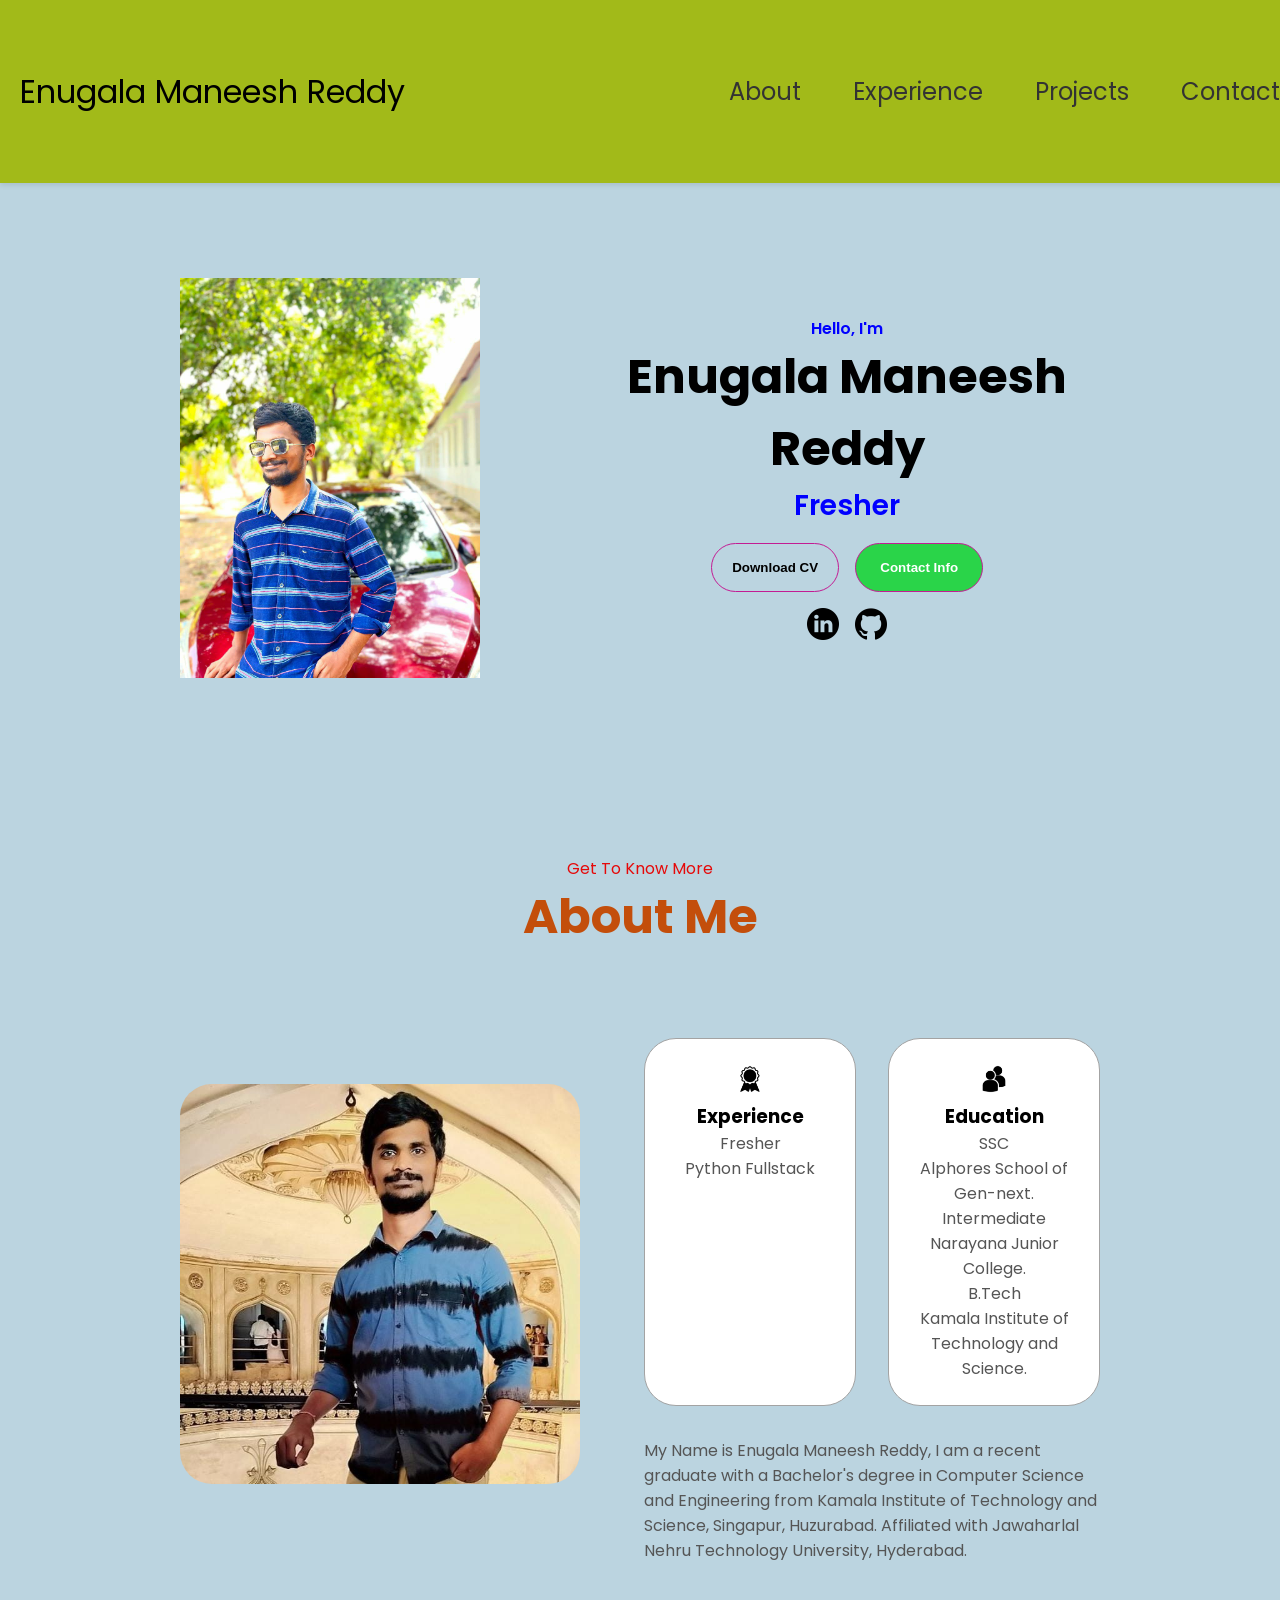
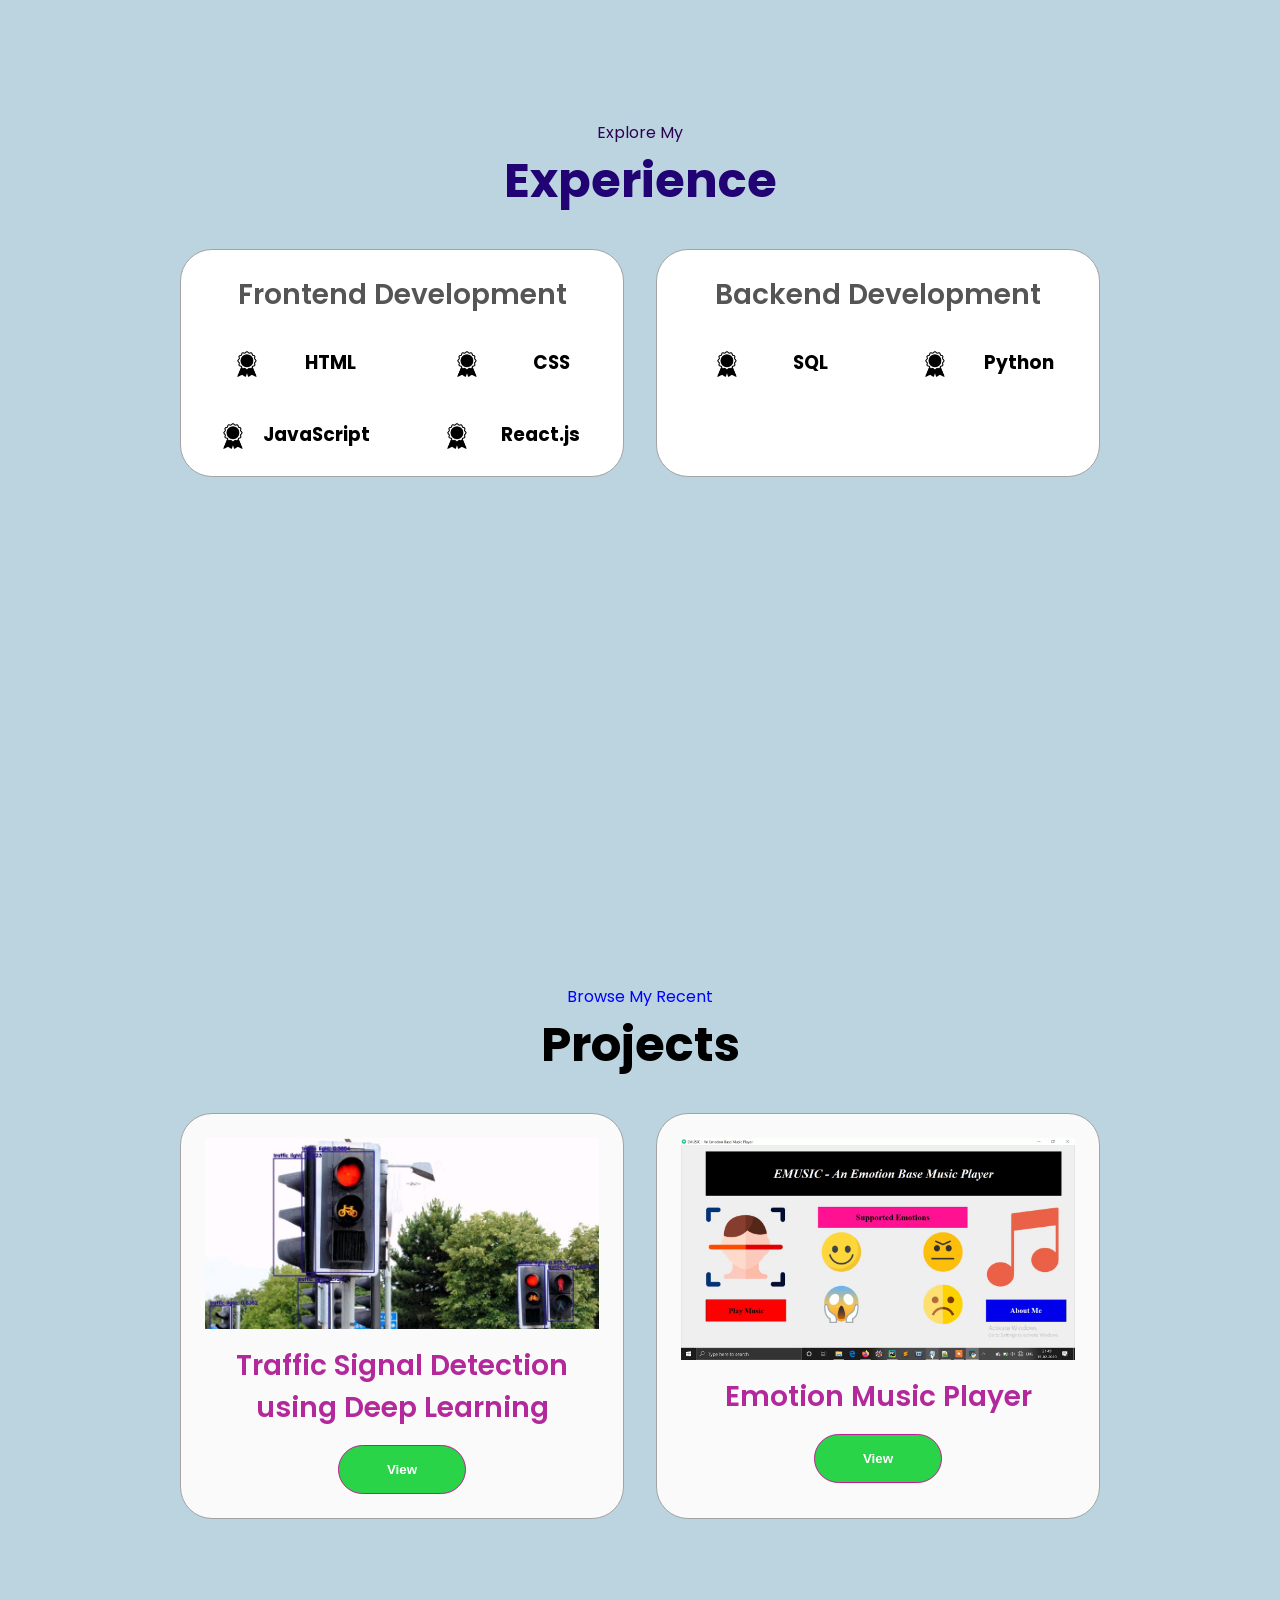
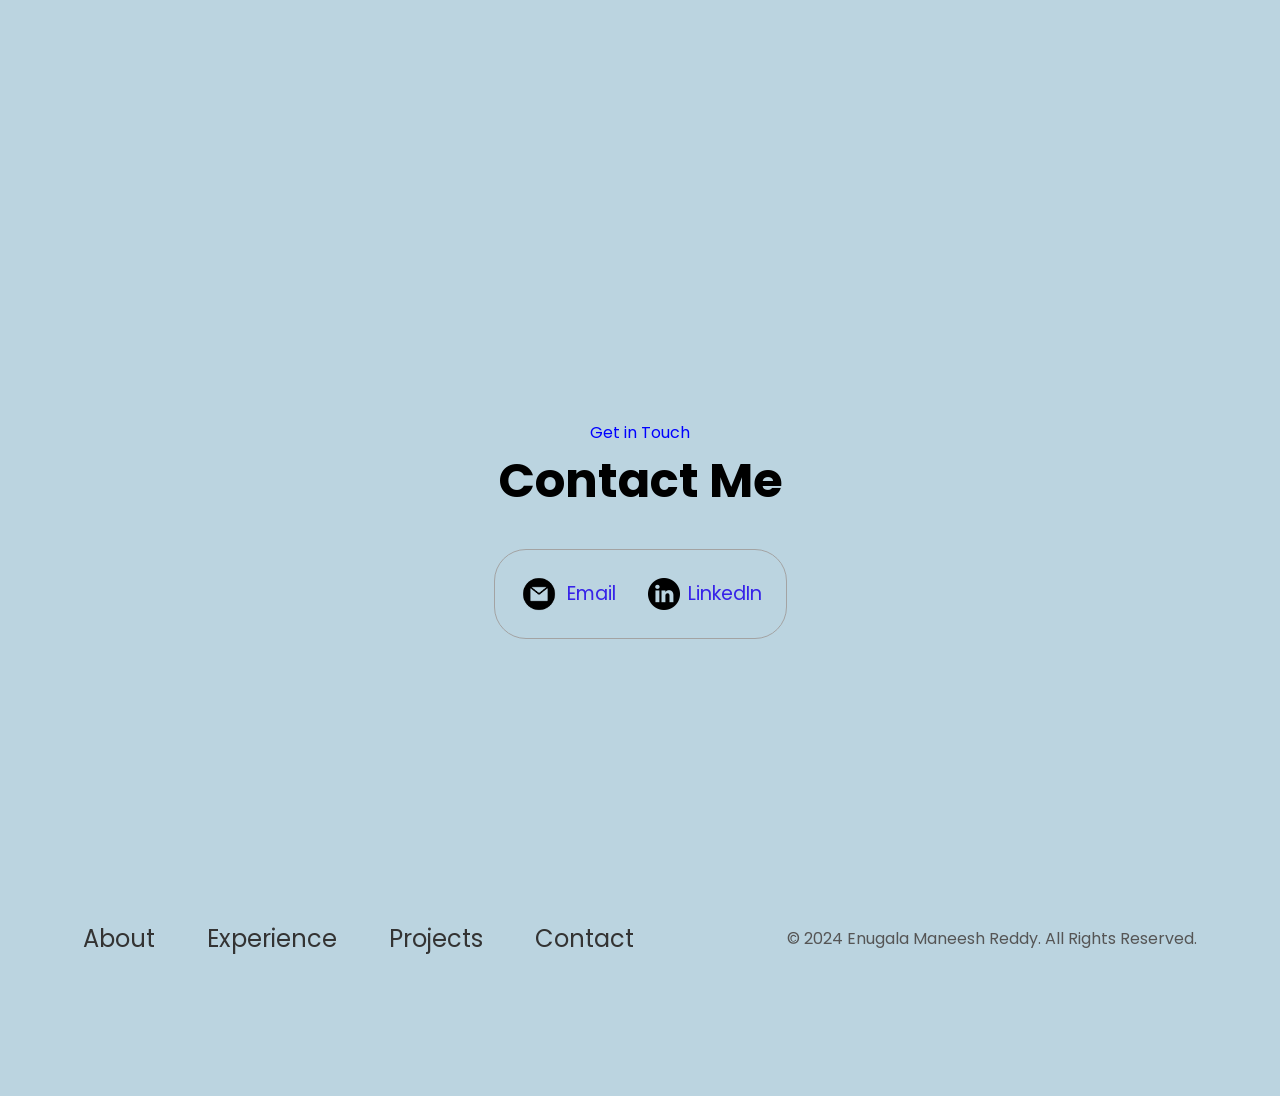
==== commit 2990d62e: "Updated emotion music player content, added emotion.jpg, and removed food court.jpg" ====
--- a/index.html
+++ b/index.html
@@ -149,9 +149,9 @@
                     </div>
                     <div class="details-container color-container">
                         <div class="article-container">
-                            <img src="food court.jpg" alt="Food Court Management System Project" class="project-img">
+                            <img src="emotion.jpg" alt="Emotion Music Player Project" class="project-img">
                         </div>
-                        <h2 class="experience-sub-title project-title">Food Court Management System</h2>
+                        <h2 class="experience-sub-title project-title">Emotion Music Player</h2>
                         <button class="btn btn-color-1" onclick="window.open('foodcourt.html')">View</button>
                     </div>
                 </div>
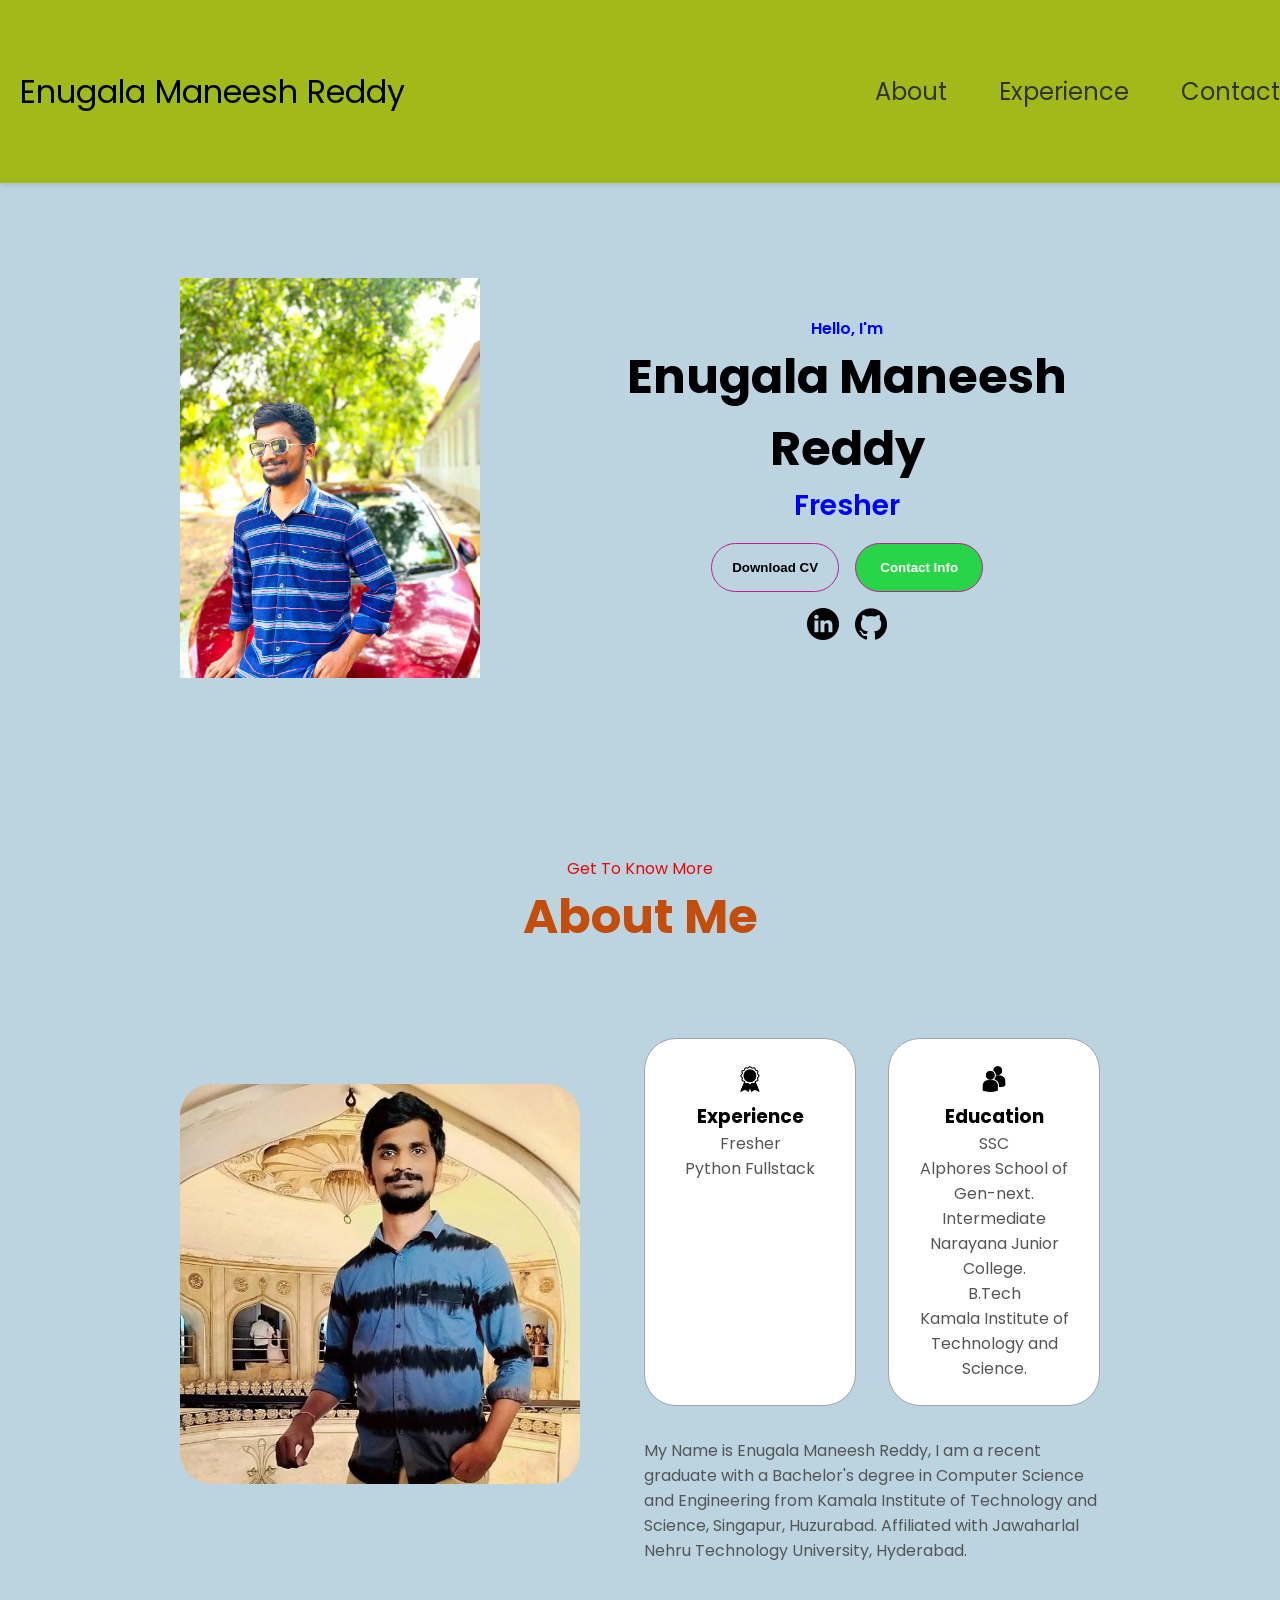
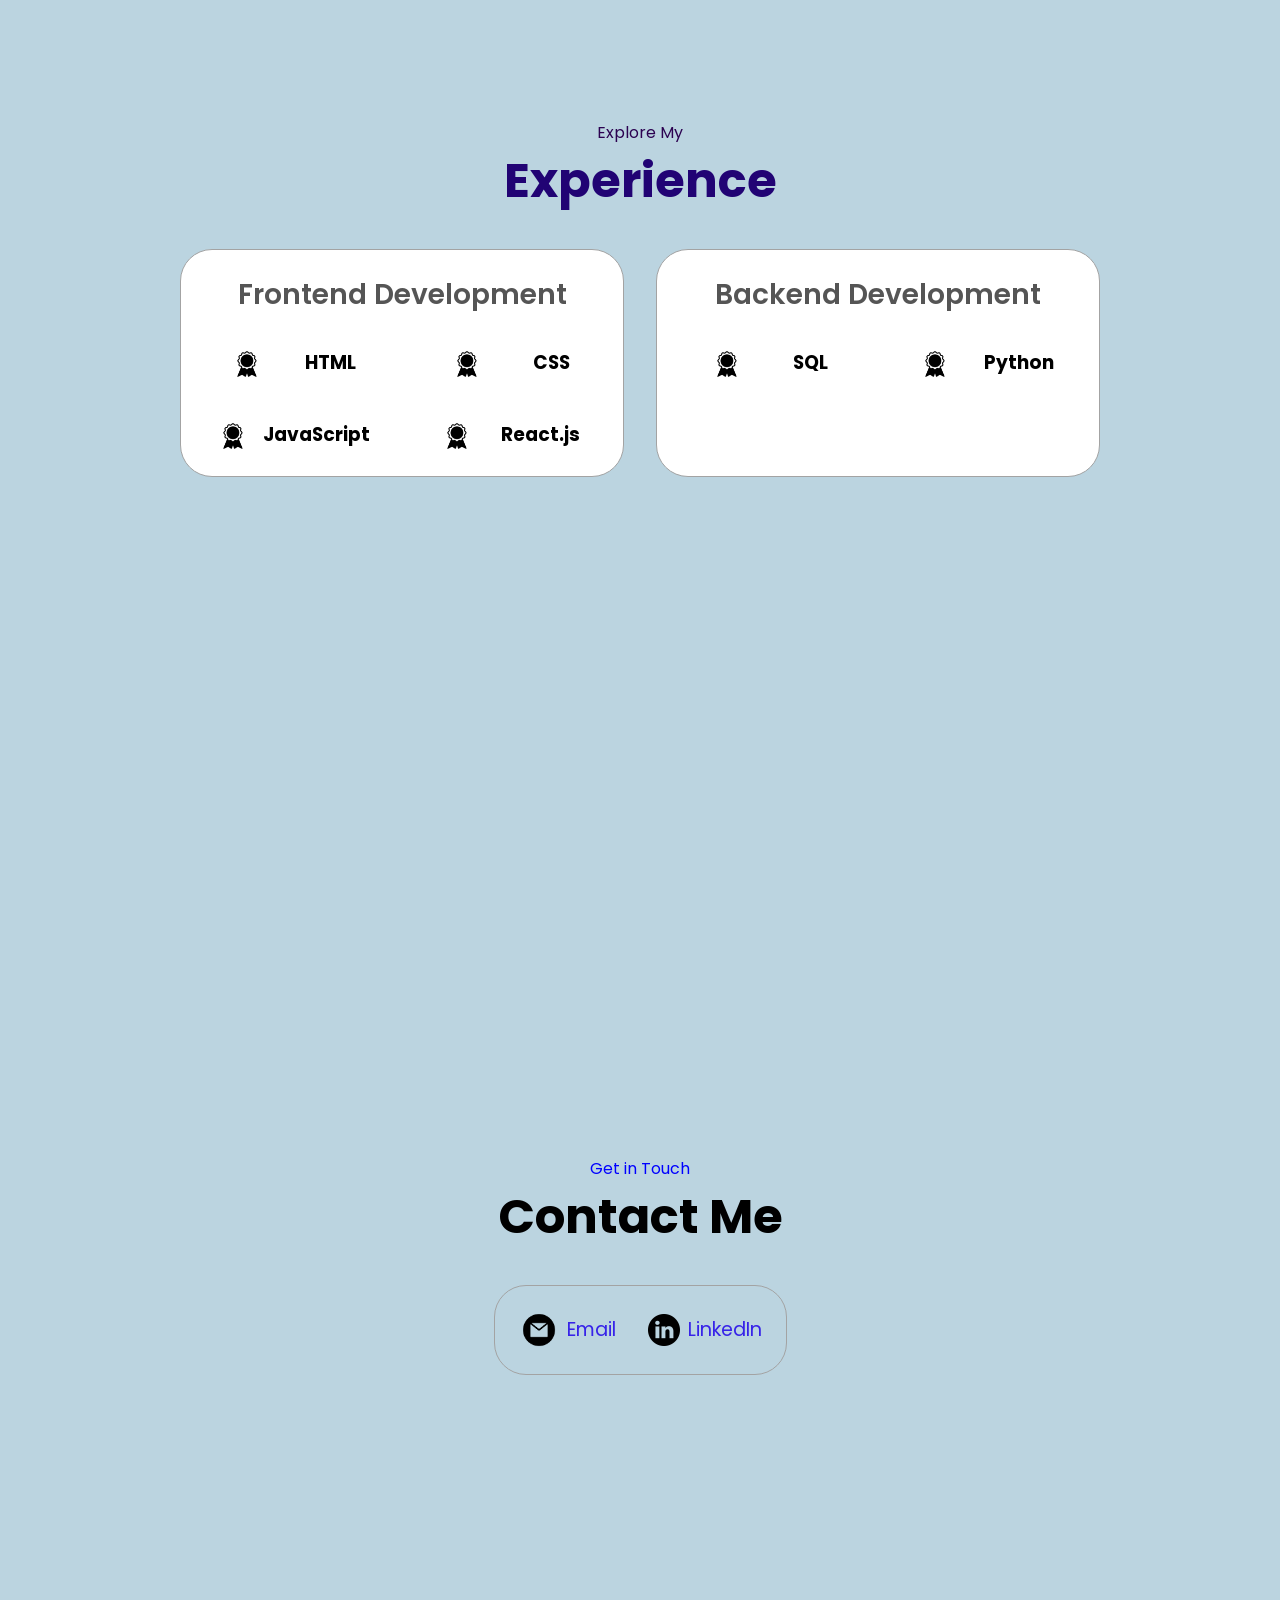
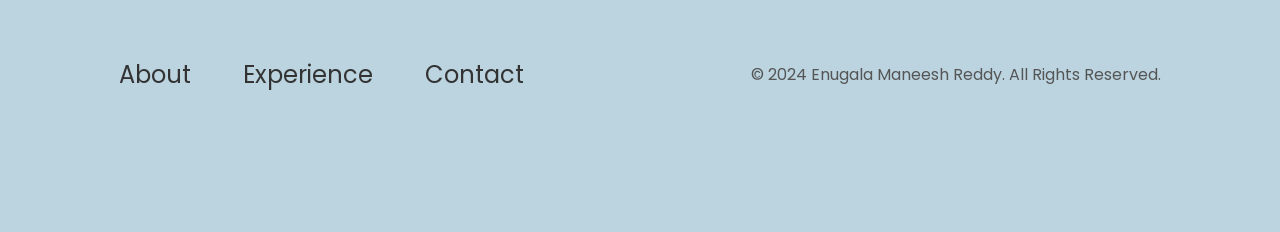
==== commit a4efb15d: "Updated portfolio layout and styles" ====
--- a/index.html
+++ b/index.html
@@ -16,7 +16,6 @@
             <ul class="nav-links">
                 <li><a href="#about">About</a></li>
                 <li><a href="#experience">Experience</a></li>
-                <li><a href="#projects">Projects</a></li>
                 <li><a href="#contact">Contact</a></li>
             </ul>
         </nav>
@@ -31,7 +30,6 @@
                 <ul class="menu-links">
                     <li><a href="#about" onclick="toggleMenu()">About</a></li>
                     <li><a href="#experience" onclick="toggleMenu()">Experience</a></li>
-                    <li><a href="#projects" onclick="toggleMenu()">Projects</a></li>
                     <li><a href="#contact" onclick="toggleMenu()">Contact</a></li>
                 </ul>
             </div>
@@ -135,29 +133,6 @@
             </div>
         </section>
 
-        <section id="projects">
-            <p class="section__text__p1">Browse My Recent</p>
-            <h1 class="title">Projects</h1>
-            <div class="experience-details-container">
-                <div class="about-containers">
-                    <div class="details-container color-container">
-                        <div class="article-container">
-                            <img src="Traffic-Signal-detection.png" alt="Traffic Signal Detection Project" class="project-img">
-                        </div>
-                        <h2 class="experience-sub-title project-title">Traffic Signal Detection using Deep Learning</h2>
-                        <button class="btn btn-color-1" onclick="window.open('traffic.html')">View</button>
-                    </div>
-                    <div class="details-container color-container">
-                        <div class="article-container">
-                            <img src="emotion.jpg" alt="Emotion Music Player Project" class="project-img">
-                        </div>
-                        <h2 class="experience-sub-title project-title">Emotion Music Player</h2>
-                        <button class="btn btn-color-1" onclick="window.open('foodcourt.html')">View</button>
-                    </div>
-                </div>
-            </div>
-        </section>
-
         <section id="contact">
             <p class="section__text__p1">Get in Touch</p>
             <h1 class="title">Contact Me</h1>
@@ -180,7 +155,6 @@
                 <ul class="nav-links">
                     <li><a href="#about">About</a></li>
                     <li><a href="#experience">Experience</a></li>
-                    <li><a href="#projects">Projects</a></li>
                     <li><a href="#contact">Contact</a></li>
                 </ul>
             </div>
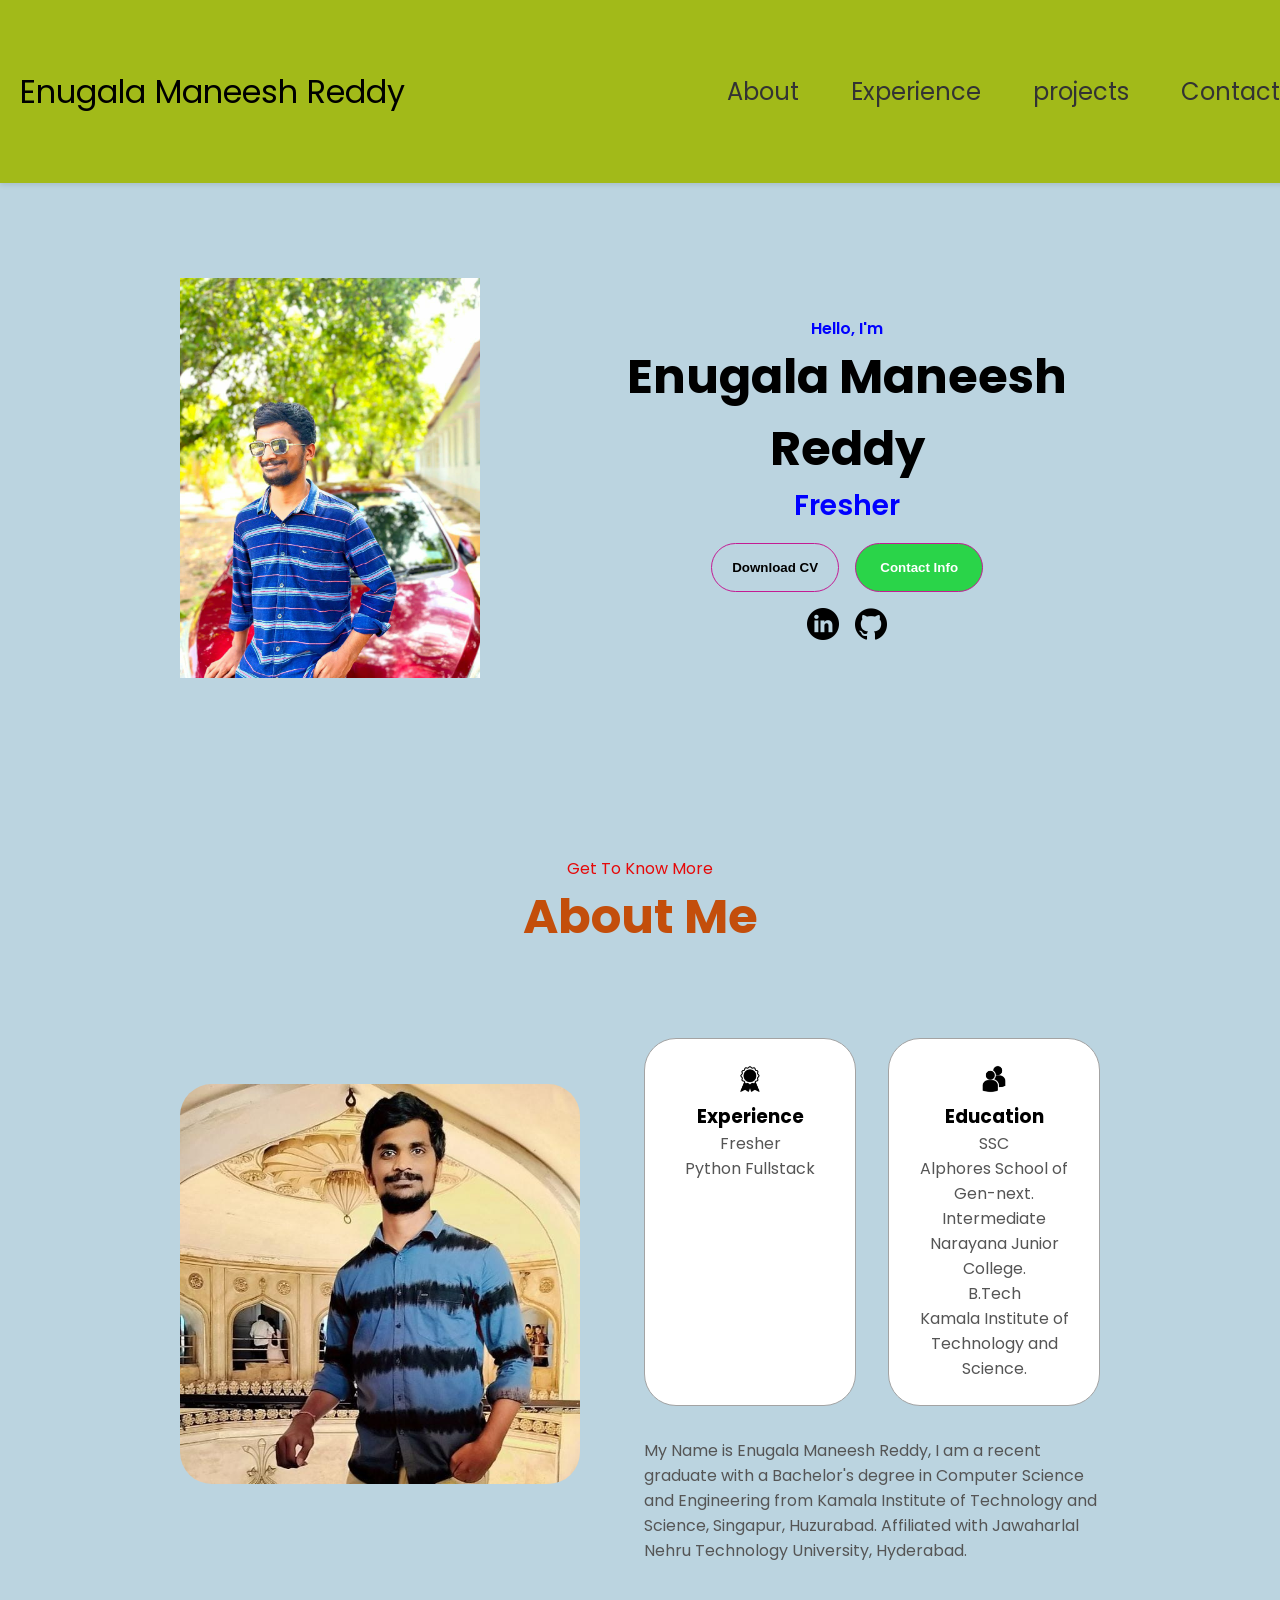
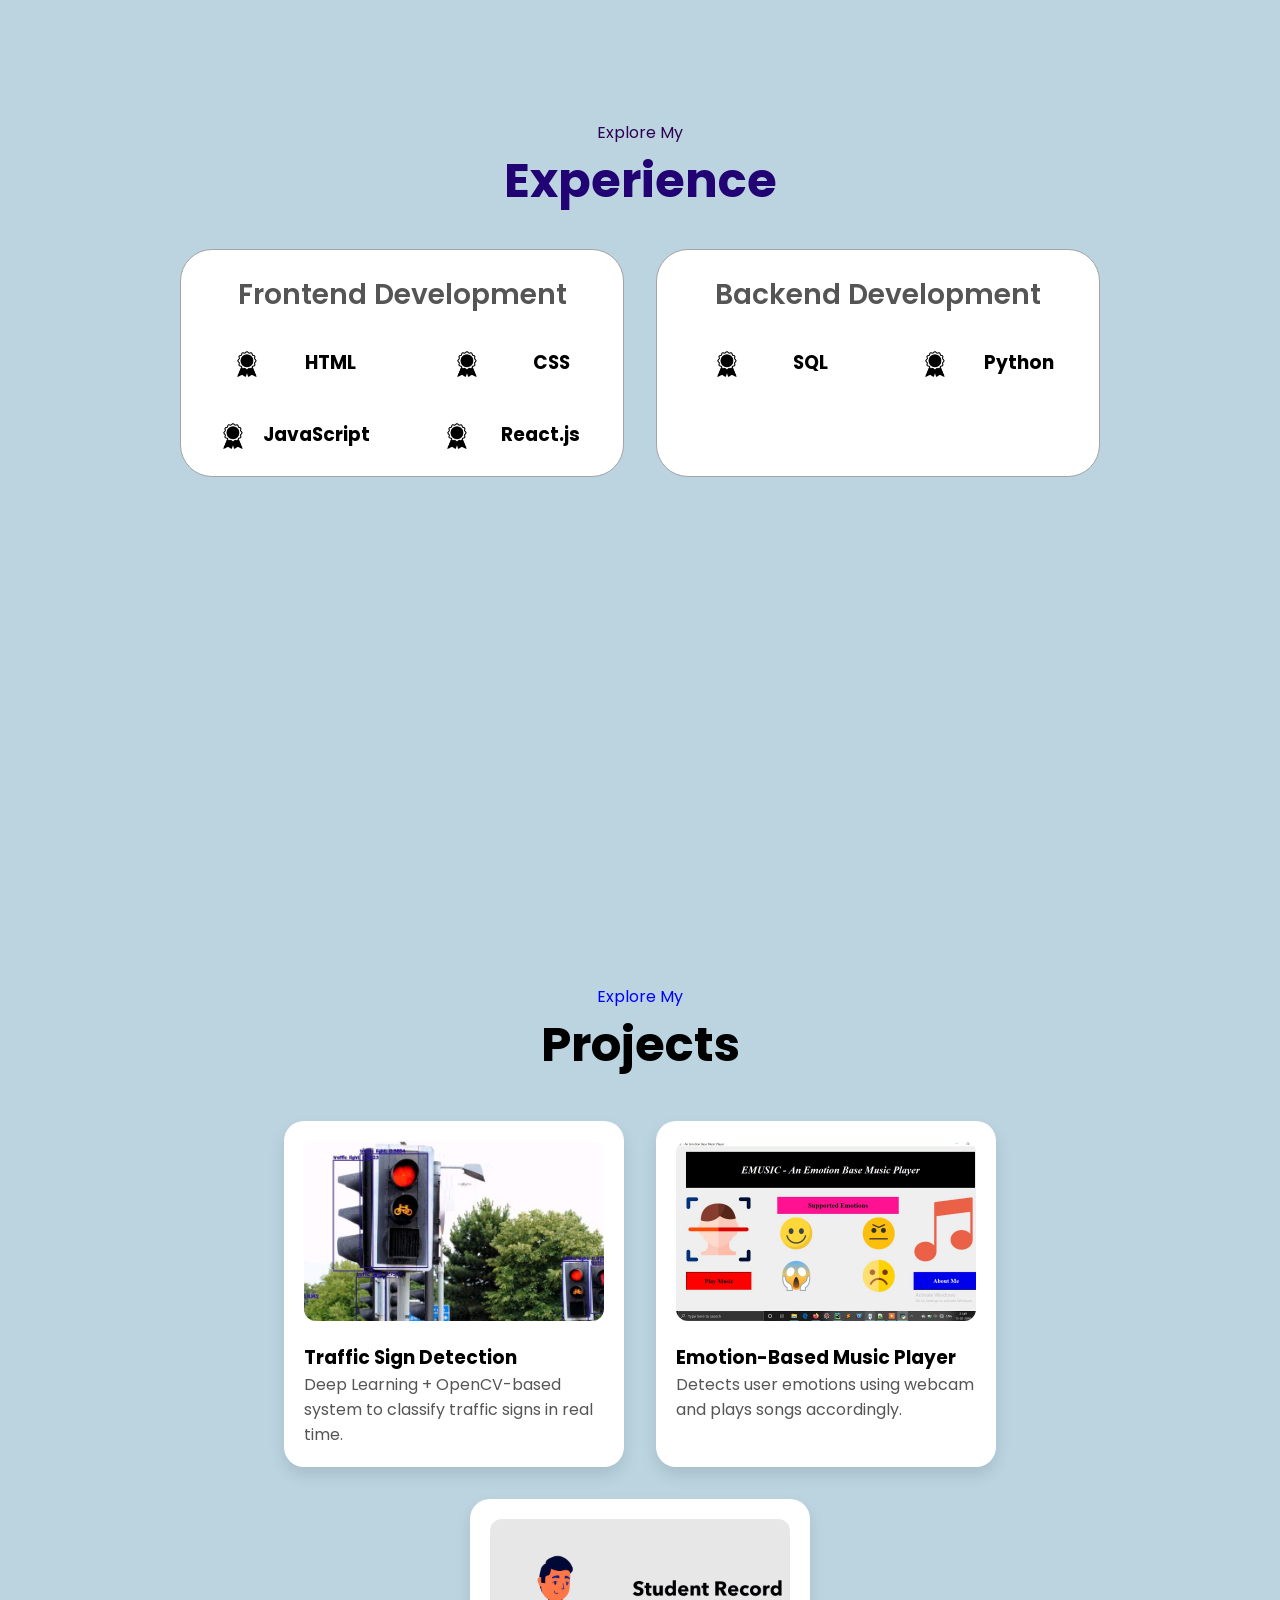
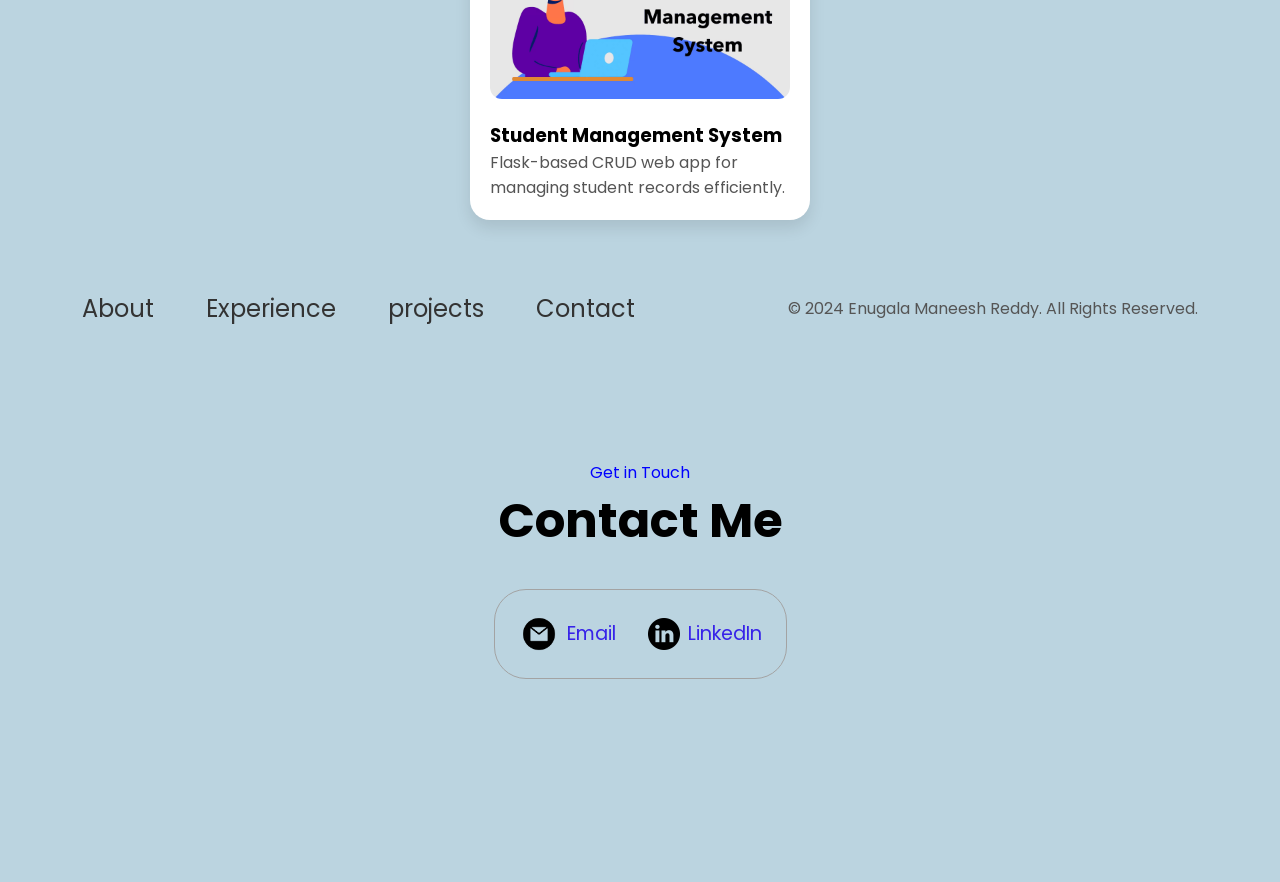
==== commit 8e34cad2: "Added colorful project section and updated style.css" ====
--- a/index.html
+++ b/index.html
@@ -16,6 +16,7 @@
             <ul class="nav-links">
                 <li><a href="#about">About</a></li>
                 <li><a href="#experience">Experience</a></li>
+                <li><a href="#projects">projects</a></li>
                 <li><a href="#contact">Contact</a></li>
             </ul>
         </nav>
@@ -30,7 +31,8 @@
                 <ul class="menu-links">
                     <li><a href="#about" onclick="toggleMenu()">About</a></li>
                     <li><a href="#experience" onclick="toggleMenu()">Experience</a></li>
-                    <li><a href="#contact" onclick="toggleMenu()">Contact</a></li>
+                    <li><a href="#projects"onclick="toggleMenu()">projects</a></li>
+                    <li><a href="#contact">Contact</a></li>
                 </ul>
             </div>
         </nav>
@@ -132,6 +134,25 @@
                 </div>
             </div>
         </section>
+        <section id="projects">
+  <p class="section__text__p1">Explore My</p>
+  <h1 class="title">Projects</h1>
+  <div class="project-cards">
+    <div class="project-card">
+      <img src="Traffic-Signal-detection.png" alt="Traffic Sign Detection" class="project-icon" />
+      <h3>Traffic Sign Detection</h3>
+      <p>Deep Learning + OpenCV-based system to classify traffic signs in real time.</p>
+    </div>
+    <div class="project-card">
+      <img src="emotion.jpg" alt="Emotion Music Player" class="project-icon" />
+      <h3>Emotion-Based Music Player</h3>
+      <p>Detects user emotions using webcam and plays songs accordingly.</p>
+    </div>
+    <div class="project-card">
+      <img src="student.jpg" alt="Student Management System" class="project-icon" />
+      <h3>Student Management System</h3>
+      <p>Flask-based CRUD web app for managing student records efficiently.</p>
+    </div>
 
         <section id="contact">
             <p class="section__text__p1">Get in Touch</p>
@@ -147,6 +168,7 @@
                 </div>
             </div>
         </section>
+
     </main>
 
     <footer>
@@ -155,6 +177,7 @@
                 <ul class="nav-links">
                     <li><a href="#about">About</a></li>
                     <li><a href="#experience">Experience</a></li>
+                    <li><a href="projects">projects</a></li>
                     <li><a href="#contact">Contact</a></li>
                 </ul>
             </div>
--- a/style.css
+++ b/style.css
@@ -639,4 +639,55 @@
 }
 
 
-
+/* ===== Projects Section Styling ===== */
+.projects-section {
+  padding: 80px 40px;
+  background: linear-gradient(135deg, #f9e5d8, #ffe8ec);
+  text-align: center;
+}
+
+.project-cards {
+  display: flex;
+  justify-content: center;
+  gap: 2rem;
+  flex-wrap: wrap;
+  margin-top: 40px;
+}
+
+.project-card {
+  background-color: #ffffff;
+  border-radius: 20px;
+  box-shadow: 0 8px 16px rgba(0, 0, 0, 0.1);
+  width: 300px;
+  padding: 20px;
+  transition: transform 0.3s ease;
+}
+
+.project-card:hover {
+  transform: translateY(-8px);
+  box-shadow: 0 12px 20px rgba(0, 0, 0, 0.15);
+}
+
+.project-icon {
+  width: 100%;
+  height: 180px;
+  object-fit: cover;
+  border-radius: 12px;
+  margin-bottom: 15px;
+}
+
+.project-btn {
+  display: inline-block;
+  margin-top: 10px;
+  padding: 10px 20px;
+  background-color: #c21992;
+  color: white;
+  border-radius: 30px;
+  text-decoration: none;
+  font-weight: bold;
+  transition: background-color 0.3s ease;
+}
+
+.project-btn:hover {
+  background-color: #a11777;
+}
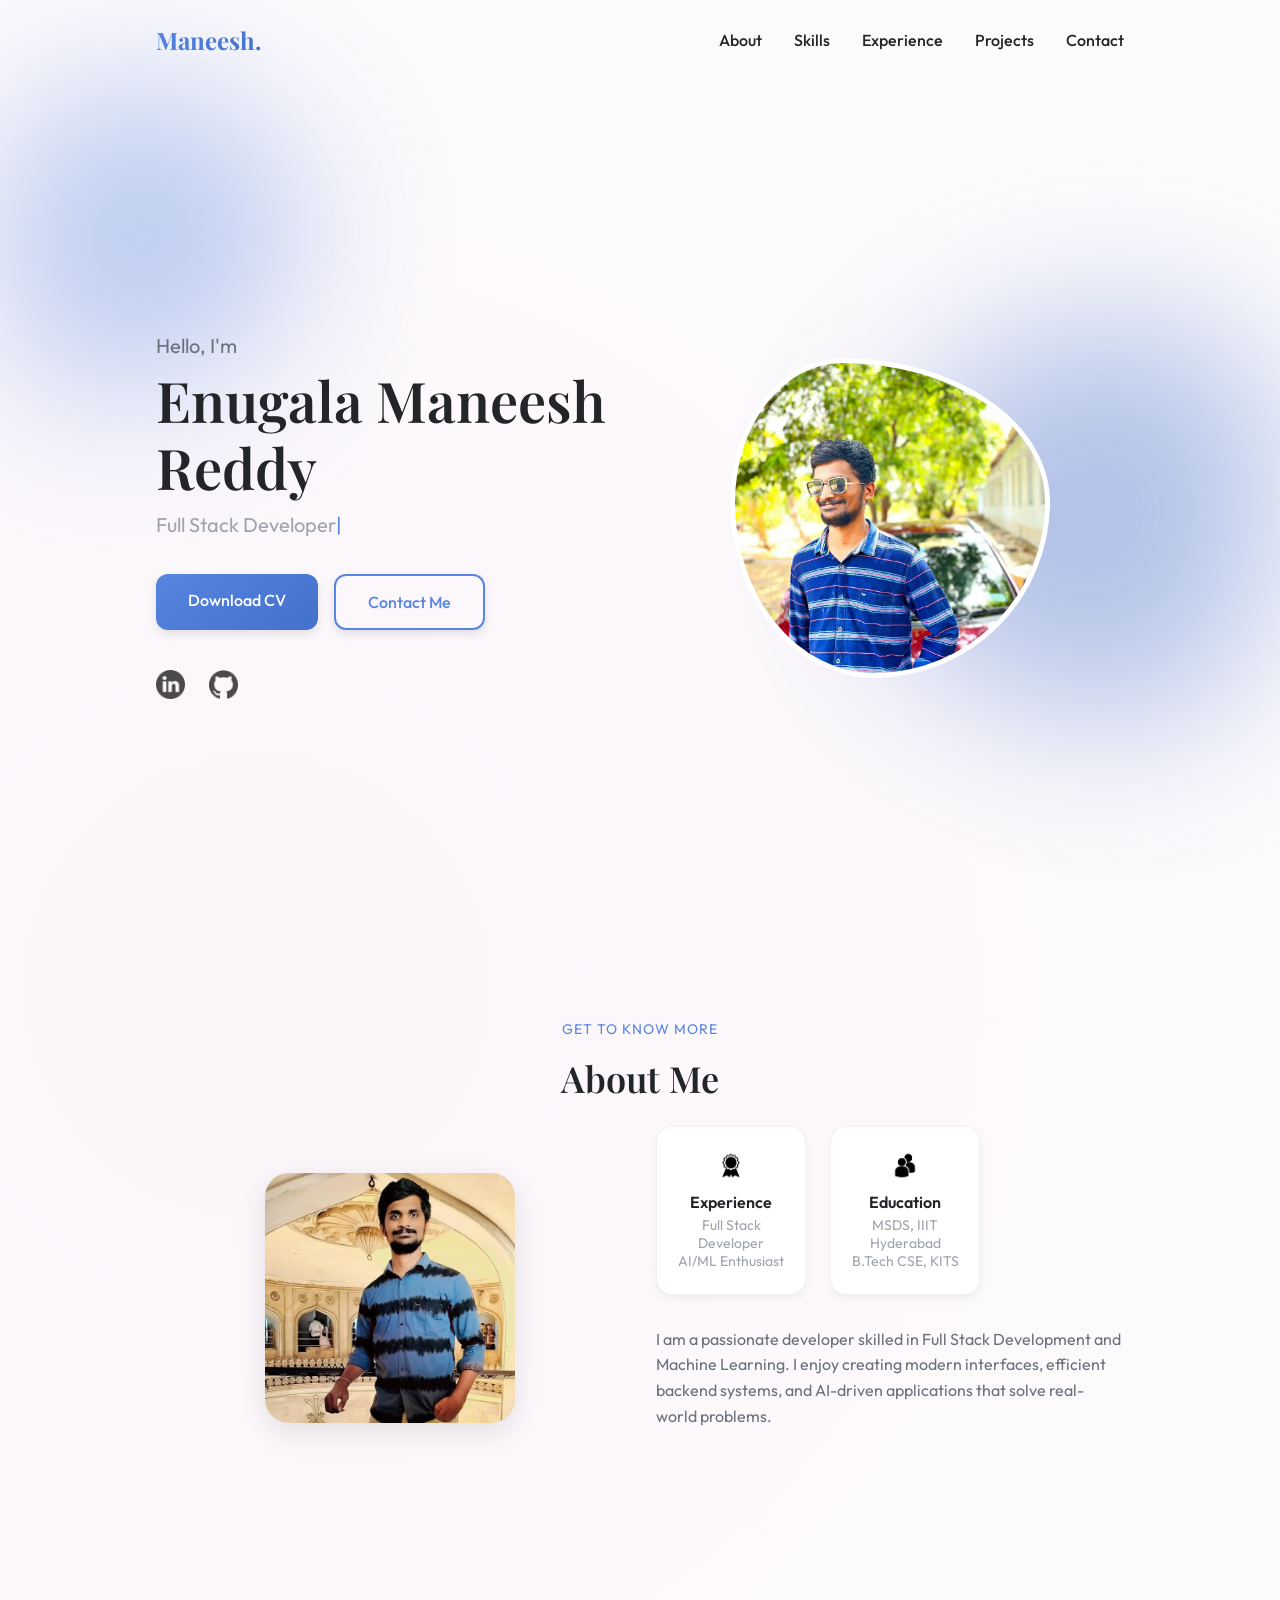
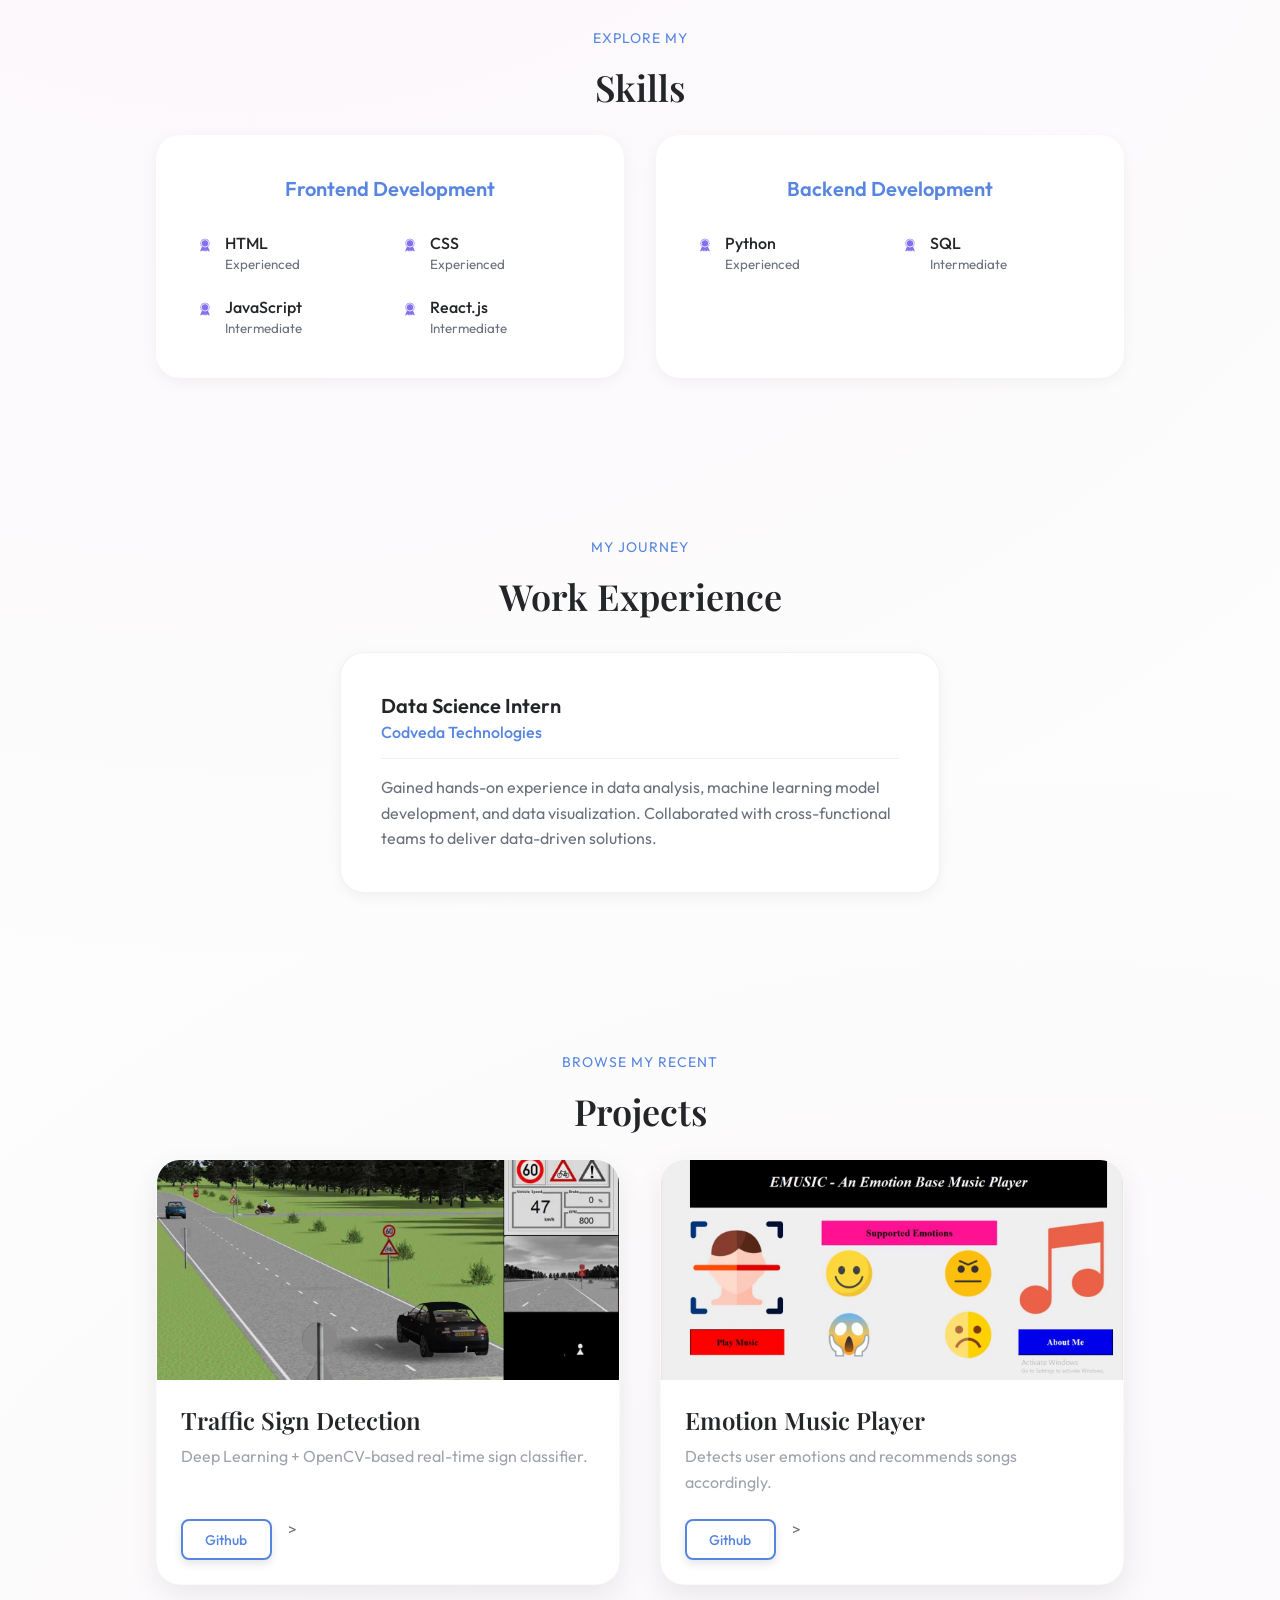
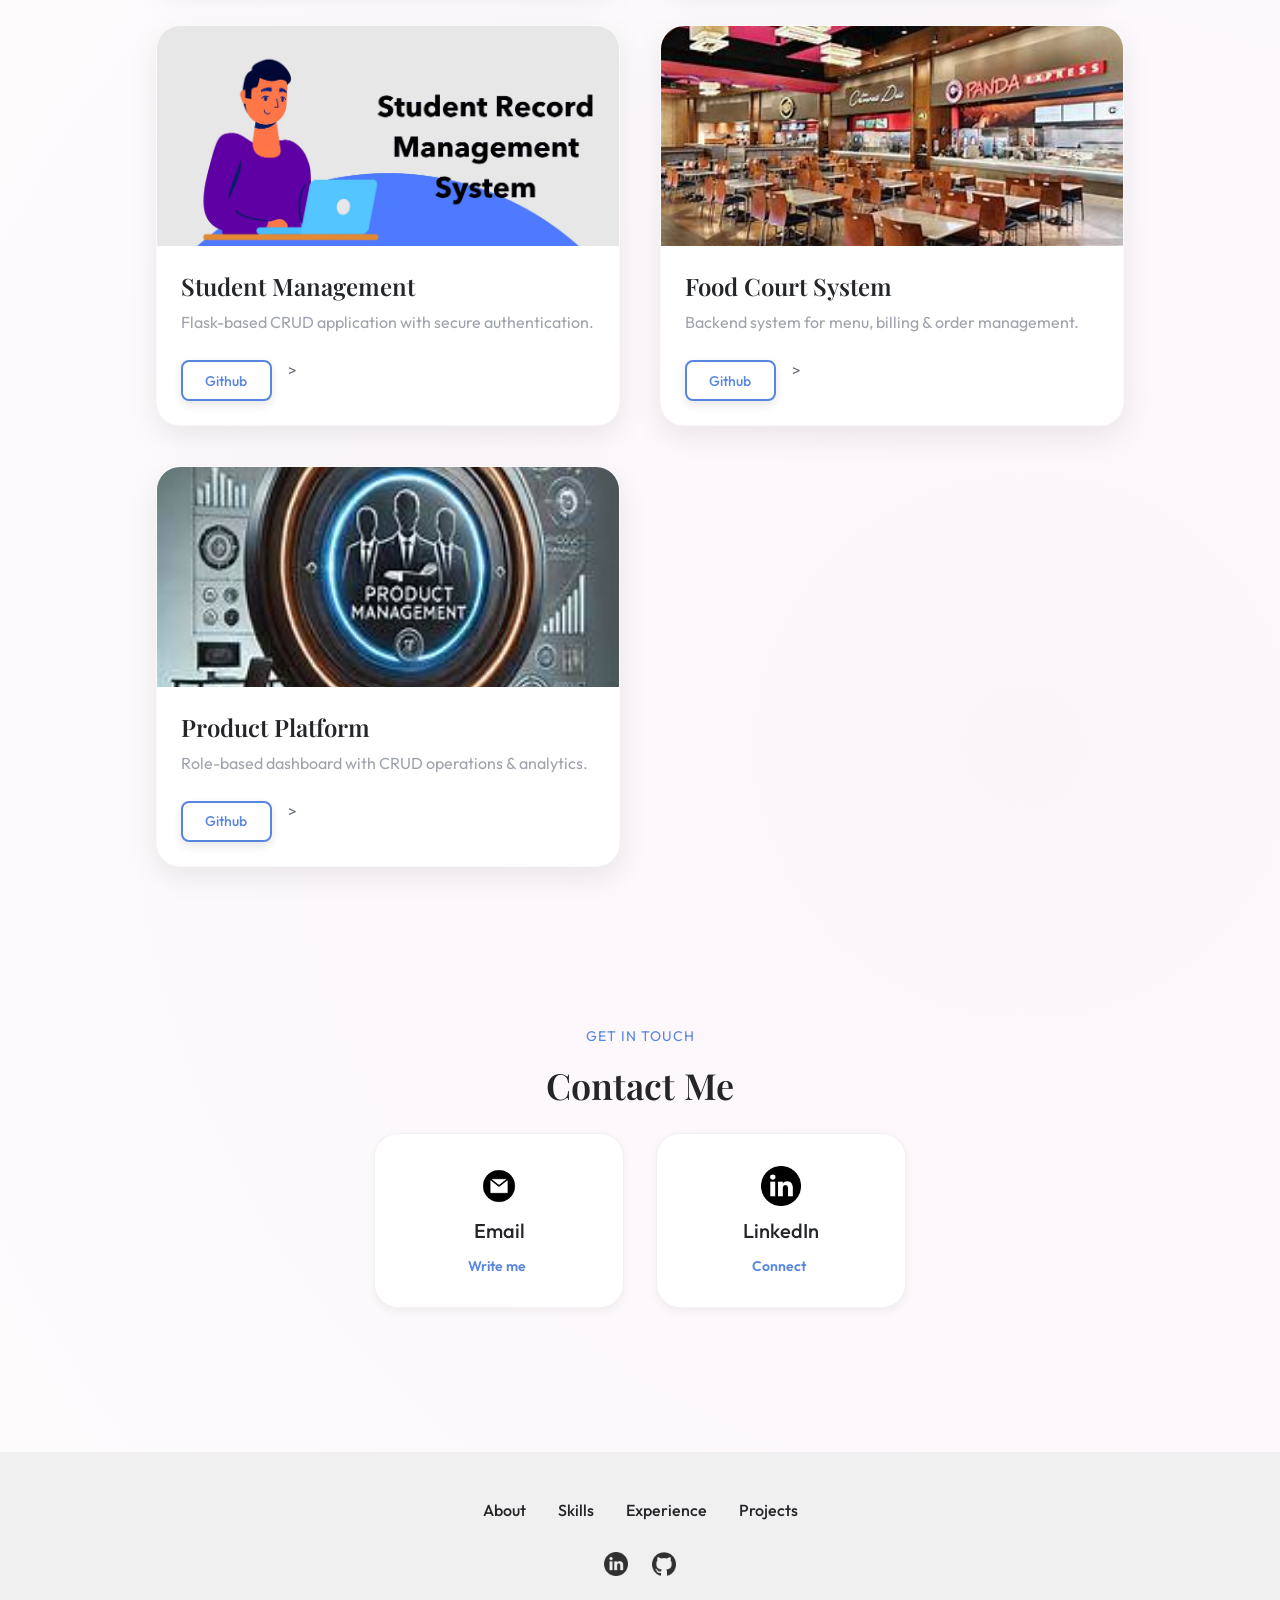
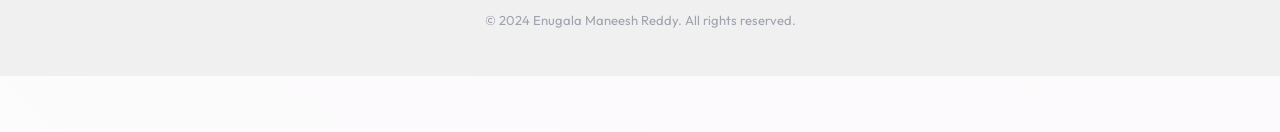
==== commit 99c923ca: "Updated portfolio design" ====
--- a/index.html
+++ b/index.html
@@ -1,190 +1,326 @@
 <!DOCTYPE html>
 <html lang="en">
+
 <head>
     <meta charset="UTF-8" />
     <meta name="viewport" content="width=device-width, initial-scale=1.0" />
-    <meta name="description" content="Portfolio of Enugala Maneesh Reddy, a fresher in Python Fullstack development." />
-    <meta name="keywords" content="Enugala Maneesh Reddy, portfolio, Python Fullstack, web development, fresher" />
-    <title>Responsive Portfolio</title>
+    <meta name="description"
+        content="Portfolio of Enugala Maneesh Reddy, Python Fullstack Developer & AI/ML Enthusiast." />
+    <meta name="keywords" content="Maneesh Reddy, portfolio, developer, AI ML, fullstack" />
+    <title>Maneesh Reddy | Full Stack Developer</title>
+    <link rel="preconnect" href="https://fonts.googleapis.com">
+    <link rel="preconnect" href="https://fonts.gstatic.com" crossorigin>
+    <link
+        href="https://fonts.googleapis.com/css2?family=Outfit:wght@300;400;500;600;700&family=Playfair+Display:ital,wght@0,400;0,600;1,400&display=swap"
+        rel="stylesheet">
     <link rel="stylesheet" href="style.css" />
     <link rel="stylesheet" href="mediaqueries.css" />
 </head>
+
 <body>
-    <header>
-        <nav id="desktop-nav">
-            <div class="logo">Enugala Maneesh Reddy</div>
-            <ul class="nav-links">
-                <li><a href="#about">About</a></li>
-                <li><a href="#experience">Experience</a></li>
-                <li><a href="#projects">projects</a></li>
-                <li><a href="#contact">Contact</a></li>
-            </ul>
-        </nav>
-        <nav id="hamburger-nav">
-            <div class="logo">Enugala Maneesh Reddy</div>
-            <div class="hamburger-menu">
-                <div class="hamburger-icon" onclick="toggleMenu()">
-                    <span></span>
-                    <span></span>
-                    <span></span>
-                </div>
-                <ul class="menu-links">
-                    <li><a href="#about" onclick="toggleMenu()">About</a></li>
-                    <li><a href="#experience" onclick="toggleMenu()">Experience</a></li>
-                    <li><a href="#projects"onclick="toggleMenu()">projects</a></li>
-                    <li><a href="#contact">Contact</a></li>
+
+    <!-- NAVIGATION -->
+    <header id="header">
+        <nav class="navbar container">
+            <a href="#" class="logo">Maneesh.</a>
+            <div class="nav-menu">
+                <ul class="nav-list">
+                    <li class="nav-item"><a href="#about" class="nav-link">About</a></li>
+                    <li class="nav-item"><a href="#skills" class="nav-link">Skills</a></li>
+                    <li class="nav-item"><a href="#experience" class="nav-link">Experience</a></li>
+                    <li class="nav-item"><a href="#projects" class="nav-link">Projects</a></li>
+                    <li class="nav-item"><a href="#contact" class="nav-link">Contact</a></li>
                 </ul>
+            </div>
+            <div class="hamburger">
+                <div class="bar"></div>
+                <div class="bar"></div>
+                <div class="bar"></div>
             </div>
         </nav>
     </header>
 
+    <div class="blob blob-1"></div>
+    <div class="blob blob-2"></div>
+
     <main>
-        <section id="profile">
-            <div class="section__pic-container">
-                <img src="myimage.jpg" alt="Profile picture" />
-            </div>
-            <div class="section__text">
-                <p class="section__text__p1">Hello, I'm</p>
-                <h1 class="title">Enugala Maneesh Reddy</h1>
-                <p class="section__text__p2">Fresher</p>
-                <div class="btn-container">
-                    <button class="btn btn-color-2" type="button" onclick="window.open('Maneesh_resume.pdf')">Download CV</button>
-                    <button class="btn btn-color-1" type="button" onclick="location.href='#contact'">Contact Info</button>
-                </div>
-                <div id="socials-container">
-                    <img src="linkedin.png" alt="LinkedIn profile" class="icon" onclick="location.href='https://www.linkedin.com/in/maneesh-enugala-1a23a82a0/'">
-                    <img src="github.png" alt="GitHub profile" class="icon" onclick="location.href='https://github.com/EnugalaManeesh'">
-                </div>
-            </div>
-        </section>
-
-        <section id="about">
-            <p class="section__text__p1">Get To Know More</p>
-            <h1 class="title">About Me</h1>
-            <div class="section-container">
-                <div class="section__pic-container">
-                    <img src="profile1.jpg" alt="Profile picture" class="about-pic" />
-                </div>
-                <div class="about-details-container">
-                    <div class="about-containers">
-                        <div class="details-container">
-                            <img src="experience.png" alt="Experience icon" class="icon" />
-                            <h3>Experience</h3>
-                            <p>Fresher <br />Python Fullstack</p>
-                        </div>
-                        <div class="details-container">
-                            <img src="education.png" alt="Education icon" class="icon" />
-                            <h3>Education</h3>
-                            <p>SSC <br /> Alphores School of Gen-next.</p>
-                            <p>Intermediate <br /> Narayana Junior College.</p>
-                            <p>B.Tech <br /> Kamala Institute of Technology and Science.</p>
-                        </div>
-                    </div>
-                    <div class="text-container">
-                        <p>
-                            My Name is Enugala Maneesh Reddy, 
-                            I am a recent graduate with a Bachelor's degree in Computer Science and Engineering
-                            from Kamala Institute of Technology and Science, Singapur, Huzurabad.
-                            Affiliated with Jawaharlal Nehru Technology University, Hyderabad.
+        <!-- HERO SECTION -->
+        <section id="hero" class="hero section container reveal">
+            <div class="hero-content">
+                <p class="hero-subtitle">Hello, I'm</p>
+                <h1 class="hero-title">Enugala Maneesh Reddy</h1>
+                <h2 class="hero-description">Full Stack Developer & AI/ML Enthusiast</h2>
+
+                <div class="hero-buttons">
+                    <a href="Maneesh_resume.pdf" target="_blank" class="btn btn-primary">Download CV</a>
+                    <a href="#contact" class="btn btn-secondary">Contact Me</a>
+                </div>
+
+                <div class="social-links">
+                    <a href="https://www.linkedin.com/in/maneesh-enugala-1a23a82a0/" target="_blank"
+                        class="social-link">
+                        <img src="linkedin.png" alt="LinkedIn" class="social-icon">
+                    </a>
+                    <a href="https://github.com/EnugalaManeesh" target="_blank" class="social-link">
+                        <img src="github.png" alt="GitHub" class="social-icon">
+                    </a>
+                </div>
+            </div>
+            <div class="hero-image-container">
+                <!-- Using the user's uploaded image if available, else fallback to existing -->
+                <img src="myimage.jpg" alt="Maneesh Reddy" class="hero-img">
+            </div>
+        </section>
+
+        <!-- ABOUT SECTION -->
+        <section id="about" class="about section container reveal">
+            <p class="section-subtitle">Get To Know More</p>
+            <h2 class="section-title">About Me</h2>
+
+            <div class="about-content">
+                <div class="about-image">
+                    <img src="profile1.jpg" alt="About Me" class="about-img">
+                </div>
+
+                <div class="about-data">
+                    <div class="about-cards">
+                        <div class="about-card">
+                            <img src="experience.png" alt="Experience" class="about-card-icon">
+                            <h3 class="about-card-title">Experience</h3>
+                            <p class="about-card-description">Full Stack Developer<br>AI/ML Enthusiast</p>
+                        </div>
+                        <div class="about-card">
+                            <img src="education.png" alt="Education" class="about-card-icon">
+                            <h3 class="about-card-title">Education</h3>
+                            <p class="about-card-description">MSDS, IIIT Hyderabad<br>B.Tech CSE, KITS</p>
+                        </div>
+                    </div>
+
+                    <p class="about-description">
+                        I am a passionate developer skilled in Full Stack Development and Machine Learning.
+                        I enjoy creating modern interfaces, efficient backend systems, and AI-driven applications that
+                        solve real-world problems.
+                    </p>
+                </div>
+            </div>
+        </section>
+
+        <!-- SKILLS SECTION -->
+        <section id="skills" class="experience section container reveal">
+            <p class="section-subtitle">Explore My</p>
+            <h2 class="section-title">Skills</h2>
+
+            <div class="experience-container">
+                <div class="experience-box">
+                    <h3 class="experience-category">Frontend Development</h3>
+                    <div class="experience-content">
+                        <article class="experience-item">
+                            <img src="experience.png" class="experience-icon" alt="check">
+                            <div>
+                                <h4 class="experience-name">HTML</h4>
+                                <small class="text-light">Experienced</small>
+                            </div>
+                        </article>
+                        <article class="experience-item">
+                            <img src="experience.png" class="experience-icon" alt="check">
+                            <div>
+                                <h4 class="experience-name">CSS</h4>
+                                <small class="text-light">Experienced</small>
+                            </div>
+                        </article>
+                        <article class="experience-item">
+                            <img src="experience.png" class="experience-icon" alt="check">
+                            <div>
+                                <h4 class="experience-name">JavaScript</h4>
+                                <small class="text-light">Intermediate</small>
+                            </div>
+                        </article>
+                        <article class="experience-item">
+                            <img src="experience.png" class="experience-icon" alt="check">
+                            <div>
+                                <h4 class="experience-name">React.js</h4>
+                                <small class="text-light">Intermediate</small>
+                            </div>
+                        </article>
+                    </div>
+                </div>
+
+                <div class="experience-box">
+                    <h3 class="experience-category">Backend Development</h3>
+                    <div class="experience-content">
+                        <article class="experience-item">
+                            <img src="experience.png" class="experience-icon" alt="check">
+                            <div>
+                                <h4 class="experience-name">Python</h4>
+                                <small class="text-light">Experienced</small>
+                            </div>
+                        </article>
+                        <article class="experience-item">
+                            <img src="experience.png" class="experience-icon" alt="check">
+                            <div>
+                                <h4 class="experience-name">SQL</h4>
+                                <small class="text-light">Intermediate</small>
+                            </div>
+                        </article>
+                        <!-- Add more backend skills if needed -->
+                    </div>
+                </div>
+            </div>
+        </section>
+
+        <!-- WORK EXPERIENCE SECTION -->
+        <section id="experience" class="section container reveal">
+            <p class="section-subtitle">My Journey</p>
+            <h2 class="section-title">Work Experience</h2>
+
+            <div class="work-container">
+                <div class="work-card">
+                    <div class="work-content">
+                        <div class="work-header">
+                            <h3 class="work-title">Data Science Intern</h3>
+                            <span class="work-company">Codveda Technologies</span>
+                        </div>
+                        <p class="work-description">
+                            Gained hands-on experience in data analysis, machine learning model development, and data
+                            visualization.
+                            Collaborated with cross-functional teams to deliver data-driven solutions.
                         </p>
                     </div>
                 </div>
             </div>
         </section>
 
-        <section id="experience">
-            <p class="section__text__p1">Explore My</p>
-            <h1 class="title">Experience</h1>
-            <div class="experience-details-container">
-                <div class="about-containers">
-                    <div class="details-container">
-                        <h2 class="experience-sub-title">Frontend Development</h2>
-                        <div class="article-container">
-                            <article>
-                                <img src="experience.png" alt="HTML icon" class="icon">
-                                <h3>HTML</h3>
-                            </article>
-                            <article>
-                                <img src="experience.png" alt="CSS icon" class="icon">
-                                <h3>CSS</h3>
-                            </article>
-                            <article>
-                                <img src="experience.png" alt="JavaScript icon" class="icon">
-                                <h3>JavaScript</h3>
-                            </article>
-                            <article>
-                                <img src="experience.png" alt="React.js icon" class="icon">
-                                <h3>React.js</h3>
-                            </article>
-                        </div>
-                    </div>
-                    <div class="details-container">
-                        <h2 class="experience-sub-title">Backend Development</h2>
-                        <div class="article-container">
-                            <article>
-                                <img src="experience.png" alt="SQL icon" class="icon">
-                                <h3>SQL</h3>
-                            </article>
-                            <article>
-                                <img src="experience.png" alt="Python icon" class="icon">
-                                <h3>Python</h3>
-                            </article>
-                        </div>
-                    </div>
-                </div>
-            </div>
-        </section>
-        <section id="projects">
-  <p class="section__text__p1">Explore My</p>
-  <h1 class="title">Projects</h1>
-  <div class="project-cards">
-    <div class="project-card">
-      <img src="Traffic-Signal-detection.png" alt="Traffic Sign Detection" class="project-icon" />
-      <h3>Traffic Sign Detection</h3>
-      <p>Deep Learning + OpenCV-based system to classify traffic signs in real time.</p>
-    </div>
-    <div class="project-card">
-      <img src="emotion.jpg" alt="Emotion Music Player" class="project-icon" />
-      <h3>Emotion-Based Music Player</h3>
-      <p>Detects user emotions using webcam and plays songs accordingly.</p>
-    </div>
-    <div class="project-card">
-      <img src="student.jpg" alt="Student Management System" class="project-icon" />
-      <h3>Student Management System</h3>
-      <p>Flask-based CRUD web app for managing student records efficiently.</p>
-    </div>
-
-        <section id="contact">
-            <p class="section__text__p1">Get in Touch</p>
-            <h1 class="title">Contact Me</h1>
-            <div class="contact-info-upper-container">
-                <div class="contact-info-container">
-                    <img src="email.png" alt="Email icon" class="icon email-icon">
-                    <p><a href="mailto:maneeshreddyenugala@gmail.com">Email</a></p>
-                </div>
-                <div class="contact-info-container">
-                    <img src="linkedin.png" alt="LinkedIn icon" class="icon contact-icon">
-                    <p><a href="https://www.linkedin.com/in/maneesh-enugala-1a23a82a0/">LinkedIn</a></p> 
-                </div>
-            </div>
-        </section>
-
+        <!-- PROJECTS SECTION -->
+        <section id="projects" class="projects section container reveal">
+            <p class="section-subtitle">Browse My Recent</p>
+            <h2 class="section-title">Projects</h2>
+
+            <div class="projects-container">
+                <div class="project-card">
+                    <div class="project-img-wrapper">
+                        <img src="tarffic.jpg" alt="Traffic Sign Detection" class="project-img">
+                    </div>
+                    <div class="project-info">
+                        <h3 class="project-title">Traffic Sign Detection</h3>
+                        <p class="project-desc">Deep Learning + OpenCV-based real-time sign classifier.</p>
+                        <div class="project-buttons">
+                            <a href="https://github.com/EnugalaManeesh/traffic-sign-detection" target="_blank"
+                                class="btn btn-secondary project-btn">Github</a>>
+                            <!-- Add Live Demo if available -->
+                        </div>
+                    </div>
+                </div>
+
+                <div class="project-card">
+                    <div class="project-img-wrapper">
+                        <img src="emotion.jpg" alt="Emotion Music Player" class="project-img">
+                    </div>
+                    <div class="project-info">
+                        <h3 class="project-title">Emotion Music Player</h3>
+                        <p class="project-desc">Detects user emotions and recommends songs accordingly.</p>
+                        <div class="project-buttons">
+                            <a href="https://github.com/EnugalaManeesh/emotion-music-player" target="_blank"
+                                class="btn btn-secondary project-btn">Github</a>>
+                        </div>
+                    </div>
+                </div>
+
+                <div class="project-card">
+                    <div class="project-img-wrapper">
+                        <img src="student.jpg" alt="Student Management" class="project-img">
+                    </div>
+                    <div class="project-info">
+                        <h3 class="project-title">Student Management</h3>
+                        <p class="project-desc">Flask-based CRUD application with secure authentication.</p>
+                        <div class="project-buttons">
+                            <a href="https://github.com/EnugalaManeesh/student-management-system" target="_blank"
+                                class="btn btn-secondary project-btn">Github</a>>
+                        </div>
+                    </div>
+                </div>
+
+                <div class="project-card">
+                    <div class="project-img-wrapper">
+                        <img src="foodcourt.jpg" alt="Food Court System" class="project-img">
+                    </div>
+                    <div class="project-info">
+                        <h3 class="project-title">Food Court System</h3>
+                        <p class="project-desc">Backend system for menu, billing & order management.</p>
+                        <div class="project-buttons">
+                            <a href="https://github.com/EnugalaManeesh/food-court-management-system" target="_blank"
+                                class="btn btn-secondary project-btn">Github</a>>
+                        </div>
+                    </div>
+                </div>
+
+                <div class="project-card">
+                    <div class="project-img-wrapper">
+                        <img src="product.jpeg" alt="Product Platform" class="project-img">
+                    </div>
+                    <div class="project-info">
+                        <h3 class="project-title">Product Platform</h3>
+                        <p class="project-desc">Role-based dashboard with CRUD operations & analytics.</p>
+                        <div class="project-buttons">
+                            <a href="https://github.com/EnugalaManeesh/product-management-platform" target="_blank"
+                                class="btn btn-secondary project-btn">Github</a>>
+                        </div>
+                    </div>
+                </div>
+            </div>
+        </section>
+
+        <!-- CONTACT SECTION -->
+        <section id="contact" class="contact section container reveal">
+            <p class="section-subtitle">Get in Touch</p>
+            <h2 class="section-title">Contact Me</h2>
+
+            <div class="contact-container">
+                <div class="contact-info">
+                    <div class="contact-card">
+                        <img src="email.png" alt="Email" class="contact-icon">
+                        <h3 class="contact-card-title">Email</h3>
+                        <a href="mailto:maneeshreddyenugala@gmail.com" class="contact-button">Write me <i
+                                class='bx bx-right-arrow-alt'></i></a>
+                    </div>
+
+                    <div class="contact-card">
+                        <img src="linkedin.png" alt="LinkedIn" class="contact-icon">
+                        <h3 class="contact-card-title">LinkedIn</h3>
+                        <a href="https://www.linkedin.com/in/maneesh-enugala-1a23a82a0/" target="_blank"
+                            class="contact-button">Connect <i class='bx bx-right-arrow-alt'></i></a>
+                    </div>
+                </div>
+            </div>
+        </section>
     </main>
 
-    <footer>
-        <nav>
-            <div class="nav-links-container">
-                <ul class="nav-links">
-                    <li><a href="#about">About</a></li>
-                    <li><a href="#experience">Experience</a></li>
-                    <li><a href="projects">projects</a></li>
-                    <li><a href="#contact">Contact</a></li>
-                </ul>
-            </div>
-            <p>© 2024 Enugala Maneesh Reddy. All Rights Reserved.</p>
-        </nav>
+    <!-- FOOTER -->
+    <footer class="footer">
+        <div class="footer-container container">
+            <ul class="footer-list">
+                <li><a href="#about" class="footer-link">About</a></li>
+                <li><a href="#skills" class="footer-link">Skills</a></li>
+                <li><a href="#experience" class="footer-link">Experience</a></li>
+                <li><a href="#projects" class="footer-link">Projects</a></li>
+            </ul>
+
+            <div class="footer-social">
+                <a href="https://www.linkedin.com/in/maneesh-enugala-1a23a82a0/" target="_blank"
+                    class="footer-social-link">
+                    <img src="linkedin.png" alt="LinkedIn">
+                </a>
+                <a href="https://github.com/EnugalaManeesh" target="_blank" class="footer-social-link">
+                    <img src="github.png" alt="GitHub">
+                </a>
+            </div>
+
+            <span class="footer-copy">
+                &#169; 2024 Enugala Maneesh Reddy. All rights reserved.
+            </span>
+        </div>
     </footer>
+
     <script src="script.js"></script>
 </body>
-</html>
-
+
+</html>
--- a/style.css
+++ b/style.css
@@ -1,693 +1,1026 @@
-/* GENERAL */
-
-@import url("https://fonts.googleapis.com/css2?family=Poppins:wght@300;400;500;600&display=swap");
-
+/* GOOGLE FONTS */
+@import url('https://fonts.googleapis.com/css2?family=Outfit:wght@300;400;500;600;700&family=Playfair+Display:ital,wght@0,400;0,600;1,400&display=swap');
+
+/* VARIABLES */
+:root {
+  --header-height: 3.5rem;
+
+  /* Colors */
+  --hue: 220;
+  /* Changed to a cool blue/slate tone */
+  --first-color: hsl(var(--hue), 69%, 61%);
+  --first-color-alt: hsl(var(--hue), 57%, 53%);
+  --title-color: hsl(var(--hue), 8%, 15%);
+  --text-color: hsl(var(--hue), 8%, 45%);
+  --text-color-light: hsl(var(--hue), 8%, 65%);
+  --input-color: hsl(var(--hue), 70%, 96%);
+  /* --body-color: hsl(var(--hue), 60%, 99%); */
+  --body-color: #fdfdfd;
+  /* Cleaner white */
+  --container-color: #fff;
+  --scroll-bar-color: hsl(var(--hue), 12%, 90%);
+  --scroll-thumb-color: hsl(var(--hue), 12%, 80%);
+  --gradient-color: linear-gradient(145deg, var(--first-color), var(--first-color-alt));
+
+
+  /* Font and Typography */
+  --body-font: 'Outfit', sans-serif;
+  --title-font: 'Playfair Display', serif;
+
+  --big-font-size: 3.5rem;
+  --h1-font-size: 2.25rem;
+  --h2-font-size: 1.5rem;
+  --h3-font-size: 1.25rem;
+  --normal-font-size: 1rem;
+  --small-font-size: 0.875rem;
+  --smaller-font-size: 0.813rem;
+
+  /* Font Weight */
+  --font-medium: 500;
+  --font-semi-bold: 600;
+  --font-bold: 700;
+
+  /* Margins */
+  --mb-0-25: 0.25rem;
+  --mb-0-5: 0.5rem;
+  --mb-0-75: 0.75rem;
+  --mb-1: 1rem;
+  --mb-1-5: 1.5rem;
+  --mb-2: 2rem;
+  --mb-2-5: 2.5rem;
+  --mb-3: 3rem;
+
+  /* Z Index */
+  --z-tooltip: 10;
+  --z-fixed: 100;
+  --z-modal: 1000;
+}
+
+/* Responsive Typography */
+@media screen and (max-width: 992px) {
+  :root {
+    --big-font-size: 2.75rem;
+    --h1-font-size: 1.5rem;
+    --h2-font-size: 1.25rem;
+    --h3-font-size: 1rem;
+    --normal-font-size: 0.938rem;
+    --small-font-size: 0.813rem;
+    --smaller-font-size: 0.75rem;
+  }
+}
+
+/* BASE */
 * {
+  box-sizing: border-box;
+  padding: 0;
   margin: 0;
-  padding: 0;
-}
-
-body {
-  font-family: "Poppins", sans-serif;
-  background-color: lightyellow;
 }
 
 html {
   scroll-behavior: smooth;
 }
 
-p {
-  color: rgb(85, 85, 85);
-}
-
-/* TRANSITION */
-
-a,
+body {
+  margin: 0 0 var(--header-height) 0;
+  font-family: var(--body-font);
+  font-size: var(--normal-font-size);
+  background-color: var(--body-color);
+  color: var(--text-color);
+  transition: .3s;
+  background-image: radial-gradient(circle at 20% 20%, rgba(var(--hue), 100, 200, 0.05) 0%, transparent 40%),
+    radial-gradient(circle at 80% 80%, rgba(var(--hue), 100, 200, 0.05) 0%, transparent 40%);
+}
+
+h1,
+h2,
+h3,
+h4 {
+  color: var(--title-color);
+  font-weight: var(--font-semi-bold);
+}
+
+ul {
+  list-style: none;
+}
+
+a {
+  text-decoration: none;
+  color: inherit;
+}
+
+img {
+  max-width: 100%;
+  height: auto;
+}
+
+button {
+  cursor: pointer;
+  border: none;
+  outline: none;
+}
+
+/* REUSABLE CSS CLASSES */
+.section {
+  padding: 6rem 0 2rem;
+}
+
+.section-title {
+  font-size: var(--h1-font-size);
+  color: var(--title-color);
+  text-align: center;
+  margin-bottom: var(--mb-1-5);
+  font-family: var(--title-font);
+}
+
+.section-subtitle {
+  display: block;
+  font-size: var(--small-font-size);
+  margin-bottom: var(--mb-1);
+  text-align: center;
+  text-transform: uppercase;
+  letter-spacing: 1px;
+  color: var(--first-color);
+}
+
+.container {
+  max-width: 968px;
+  margin-left: var(--mb-1-5);
+  margin-right: var(--mb-1-5);
+}
+
+.grid {
+  display: grid;
+  gap: 1.5rem;
+}
+
 .btn {
-  transition: all 300ms ease;
-}
-
-/* DESKTOP NAV */
-
-nav,
-.nav-links {
-  display: flex;
-}
-
-nav {
-  justify-content: space-around;
+  display: inline-block;
+  padding: 1rem 2rem;
+  border-radius: .75rem;
+  font-weight: var(--font-medium);
+  transition: .3s;
+  box-shadow: 0 4px 10px rgba(0, 0, 0, 0.1);
+}
+
+.btn-primary {
+  background: var(--gradient-color);
+  color: #fff;
+}
+
+.btn-primary:hover {
+  box-shadow: 0 6px 15px rgba(0, 0, 0, 0.2);
+  transform: translateY(-2px);
+}
+
+.btn-secondary {
+  background-color: transparent;
+  border: 2px solid var(--first-color);
+  color: var(--first-color);
+}
+
+.btn-secondary:hover {
+  background-color: var(--first-color);
+  color: #fff;
+  transform: translateY(-2px);
+}
+
+/* HEADER & NAV */
+.header {
+  width: 100%;
+  position: fixed;
+  top: 0;
+  left: 0;
+  z-index: var(--z-fixed);
+  background-color: rgba(255, 255, 255, 0.7);
+  backdrop-filter: blur(12px);
+  -webkit-backdrop-filter: blur(12px);
+  box-shadow: 0 1px 10px rgba(0, 0, 0, 0.05);
+  transition: .3s;
+}
+
+.navbar {
+  height: var(--header-height);
+  display: flex;
+  justify-content: space-between;
   align-items: center;
-  height: 17vh;
-}
-
-.nav-links {
+}
+
+.logo {
+  color: var(--title-color);
+  font-weight: 700;
+  font-size: var(--h2-font-size);
+  font-family: var(--title-font);
+  background: var(--gradient-color);
+  background-clip: text;
+  -webkit-background-clip: text;
+  -webkit-text-fill-color: transparent;
+}
+
+.nav-menu {
+  position: relative;
+}
+
+.nav-list {
+  display: flex;
   gap: 2rem;
-  list-style: none;
-  font-size: 1.5rem;
-}
-
-a {
-  color: rgb(55, 35, 232);
-  text-decoration: none;
-  text-decoration-color: white;
-}
-
-a:hover {
-  color: grey;
-  text-decoration: underline;
-  text-underline-offset: 1rem;
-  text-decoration-color: rgb(181, 181, 181);
-}
-
-.logo {
-  font-size: 2rem;
-}
-
-.logo:hover {
-  cursor: default;
-}
-
-/* HAMBURGER MENU */
-
-#hamburger-nav {
+}
+
+.nav-link {
+  color: var(--title-color);
+  font-weight: var(--font-medium);
+  transition: .3s;
+  position: relative;
+}
+
+.nav-link:hover {
+  color: var(--first-color);
+}
+
+.nav-link::after {
+  content: '';
+  position: absolute;
+  left: 0;
+  bottom: -4px;
+  width: 0;
+  height: 2px;
+  background-color: var(--first-color);
+  transition: width 0.3s;
+}
+
+.nav-link:hover::after {
+  width: 100%;
+}
+
+.active-link {
+  color: var(--first-color);
+}
+
+.active-link::after {
+  width: 100%;
+}
+
+.hamburger {
   display: none;
-}
-
-.hamburger-menu {
-  position: relative;
-  display: inline-block;
-}
-
-.hamburger-icon {
-  display: flex;
-  flex-direction: column;
-  justify-content: space-between;
-  height: 24px;
-  width: 30px;
   cursor: pointer;
 }
 
-.hamburger-icon span {
-  width: 100%;
-  height: 2px;
-  background-color: black;
-  transition: all 0.3 ease-in-out;
-}
-
-.menu-links {
-  position: absolute;
-  top: 100%;
-  right: 0;
-  background-color: white;
-  width: fit-content;
-  max-height: 0;
-  overflow: hidden;
-  transition: all 0.3 ease-in-out;
-}
-
-.menu-links a {
+.bar {
   display: block;
-  padding: 10px;
+  width: 25px;
+  height: 3px;
+  margin: 5px auto;
+  -webkit-transition: all 0.3s ease-in-out;
+  transition: all 0.3s ease-in-out;
+  background-color: var(--title-color);
+  border-radius: 5px;
+}
+
+/* HERO SECTION */
+.hero-content {
   text-align: center;
-  font-size: 1.5rem;
-  color: rgb(152, 18, 36);
-  text-decoration: none;
-  transition: all 0.3 ease-in-out;
-}
-
-.menu-links li {
-  list-style: none;
-}
-
-.menu-links.open {
-  max-height: 300px;
-}
-
-.hamburger-icon.open span:first-child {
-  transform: rotate(45deg) translate(10px, 5px);
-}
-
-.hamburger-icon.open span:nth-child(2) {
-  opacity: 0;
-}
-
-.hamburger-icon.open span:last-child {
-  transform: rotate(-45deg) translate(10px, -5px);
-}
-
-.hamburger-icon span:first-child {
-  transform: none;
-}
-
-.hamburger-icon span:first-child {
-  opacity: 1;
-}
-
-.hamburger-icon span:first-child {
-  transform: none;
-}
-
-/* SECTIONS */
-
-section {
-  padding-top: 4vh;
-  height: 96vh;
-  margin: 0 10rem;
-  box-sizing: border-box;
-  min-height: fit-content;
-}
-
-.section-container {
-  display: flex;
-}
-
-/* PROFILE SECTION */
-
-#profile {
-  display: flex;
-  justify-content: center;
-  gap: 5rem;
-  height: 80vh;
-}
-
-.section__pic-container {
-  display: flex;
-  height: 400px;
-  width: 400px;
-  margin: auto 0;
-}
-
-.section__text {
-  align-self: center;
-  text-align: center;
-}
-
-.section__text p {
-  font-weight: 600;
-}
-
-.section__text__p1 {
-  text-align: center;
-}
-
-.section__text__p2 {
-  font-size: 1.75rem;
-  margin-bottom: 1rem;
-}
-
-.title {
-  font-size: 3rem;
-  text-align: center;
-}
-
-#socials-container {
-  display: flex;
-  justify-content: center;
-  margin-top: 1rem;
-  gap: 1rem;
-}
-
-/* ICONS */
-
-.icon {
-  cursor: pointer;
-  height: 2rem;
-}
-
-/* BUTTONS */
-
-.btn-container {
+  margin-bottom: var(--mb-2-5);
+  animation: fadeIn 1s ease-in-out;
+}
+
+.hero-subtitle {
+  font-size: var(--h3-font-size);
+  color: var(--text-color);
+  margin-bottom: var(--mb-0-5);
+}
+
+.hero-title {
+  font-size: var(--big-font-size);
+  font-family: var(--title-font);
+  margin-bottom: var(--mb-0-75);
+  line-height: 1.2;
+}
+
+.hero-description {
+  font-size: var(--h3-font-size);
+  color: var(--text-color-light);
+  margin-bottom: var(--mb-2);
+  font-weight: normal;
+  min-height: 1.5em;
+  /* Reserve space for typing effect */
+}
+
+/* Cursor for typing effect */
+.typing-cursor::after {
+  content: '|';
+  animation: blink 1s step-start infinite;
+  color: var(--first-color);
+}
+
+@keyframes blink {
+  50% {
+    opacity: 0;
+  }
+}
+
+.hero-buttons {
   display: flex;
   justify-content: center;
   gap: 1rem;
-}
-
-.btn {
-  font-weight: 600;
-  transition: all 300ms ease;
-  padding: 1rem;
-  width: 8rem;
-  border-radius: 2rem;
-}
-
-.btn-color-1,
-.btn-color-2 {
-  border: rgb(195, 27, 147) 0.1rem solid;
-}
-
-.btn-color-1:hover,
-.btn-color-2:hover {
-  cursor: pointer;
-}
-
-.btn-color-1,
-.btn-color-2:hover {
-  background: rgb(42, 212, 73);
-  color: white;
-}
-
-.btn-color-1:hover {
-  background: rgb(28, 167, 202);
-}
-
-.btn-color-2 {
-  background: none;
-}
-
-.btn-color-2:hover {
-  border: rgb(7, 158, 75) 0.1rem solid;
-}
-
-.btn-container {
+  margin-bottom: var(--mb-2-5);
+}
+
+.social-links {
+  display: flex;
+  justify-content: center;
+  gap: 1.5rem;
+}
+
+.social-icon {
+  width: 1.8rem;
+  height: 1.8rem;
+  transition: .3s;
+  opacity: 0.7;
+}
+
+.social-icon:hover {
+  transform: translateY(-5px);
+  opacity: 1;
+}
+
+.hero-image-container {
+  display: flex;
+  justify-content: center;
+  position: relative;
+  z-index: 1;
+}
+
+.hero-img {
+  width: 320px;
+  height: 320px;
+  border-radius: 35% 65% 55% 45% / 45% 45% 55% 55%;
+  /* More organic shape */
+  object-fit: cover;
+  box-shadow: inset 0 0 0 9px rgba(255, 255, 255, 0.3);
+  border: 5px solid var(--container-color);
+  animation: profileAnimate 8s ease-in-out infinite 1s;
+}
+
+@keyframes profileAnimate {
+  0% {
+    border-radius: 60% 40% 30% 70% / 60% 30% 70% 40%;
+  }
+
+  50% {
+    border-radius: 30% 60% 70% 40% / 50% 60% 30% 60%;
+  }
+
+  100% {
+    border-radius: 60% 40% 30% 70% / 60% 30% 70% 40%;
+  }
+}
+
+@keyframes fadeIn {
+  from {
+    opacity: 0;
+    transform: translateY(20px);
+  }
+
+  to {
+    opacity: 1;
+    transform: translateY(0);
+  }
+}
+
+/* ABOUT SECTION */
+.about-content {
+  display: grid;
+  gap: 2rem;
+}
+
+.about-image {
+  display: flex;
+  justify-content: center;
+}
+
+.about-img {
+  width: 250px;
+  border-radius: 1.5rem;
+  justify-self: center;
+  box-shadow: 0 10px 30px rgba(0, 0, 0, 0.1);
+}
+
+.about-data {
+  text-align: center;
+}
+
+.about-cards {
+  display: flex;
+  justify-content: center;
+  gap: 1.5rem;
+  margin-bottom: var(--mb-2);
+}
+
+.about-card {
+  background-color: var(--container-color);
+  border: 1px solid rgba(0, 0, 0, 0.05);
+  border-radius: 1rem;
+  padding: 1.5rem 1rem;
+  text-align: center;
+  width: 150px;
+  transition: .3s;
+  box-shadow: 0 4px 10px rgba(0, 0, 0, 0.05);
+}
+
+.about-card:hover {
+  box-shadow: 0 8px 20px rgba(0, 0, 0, 0.1);
+  transform: translateY(-5px);
+  border-color: var(--first-color);
+}
+
+.about-card-icon {
+  width: 1.8rem;
+  height: 1.8rem;
+  margin-bottom: var(--mb-0-5);
+}
+
+.about-card-title {
+  font-size: var(--normal-font-size);
+  font-weight: var(--font-semi-bold);
+  margin-bottom: var(--mb-0-25);
+}
+
+.about-card-description {
+  font-size: var(--small-font-size);
+  color: var(--text-color-light);
+}
+
+.about-description {
+  padding: 0 2rem;
+  margin-bottom: var(--mb-2-5);
+  line-height: 1.6;
+}
+
+/* EXPERIENCE SECTION */
+.experience-container {
+  display: grid;
+  grid-template-columns: repeat(auto-fit, minmax(320px, 1fr));
+  gap: 2rem;
+  justify-content: center;
+}
+
+.experience-box {
+  background-color: var(--container-color);
+  border-radius: 1.5rem;
+  padding: 2.5rem;
+  transition: .3s;
+  box-shadow: 0 4px 15px rgba(0, 0, 0, 0.05);
+  border: 1px solid transparent;
+}
+
+.experience-box:hover {
+  box-shadow: 0 8px 25px rgba(0, 0, 0, 0.1);
+  border-color: rgba(var(--hue), 69%, 61%, 0.2);
+}
+
+.experience-category {
+  font-size: var(--h3-font-size);
+  text-align: center;
+  margin-bottom: var(--mb-2);
+  color: var(--first-color);
+}
+
+.experience-content {
+  display: grid;
+  grid-template-columns: 1fr 1fr;
+  gap: 1.5rem;
+}
+
+.experience-item {
+  display: flex;
+  align-items: flex-start;
+  gap: 0.75rem;
+}
+
+.experience-icon {
+  width: 1rem;
+  height: 1rem;
+  margin-top: 0.25rem;
+  /* Filter to match theme color if image is black */
+  filter: invert(41%) sepia(98%) saturate(1478%) hue-rotate(224deg) brightness(98%) contrast(92%);
+}
+
+.experience-name {
+  font-size: var(--normal-font-size);
+  font-weight: var(--font-medium);
+}
+
+/* PROJECTS SECTION */
+.projects-container {
+  display: grid;
+  grid-template-columns: repeat(auto-fit, minmax(320px, 1fr));
+  gap: 2.5rem;
+}
+
+.project-card {
+  background-color: var(--container-color);
+  border-radius: 1.5rem;
+  overflow: hidden;
+  box-shadow: 0 10px 30px rgba(0, 0, 0, 0.08);
+  transition: .4s;
+  height: 100%;
+  display: flex;
+  flex-direction: column;
+  border: 1px solid rgba(0, 0, 0, 0.02);
+}
+
+.project-card:hover {
+  transform: translateY(-8px);
+  box-shadow: 0 15px 40px rgba(0, 0, 0, 0.12);
+}
+
+.project-img-wrapper {
+  overflow: hidden;
+  height: 220px;
+  position: relative;
+}
+
+.project-img {
+  width: 100%;
+  height: 100%;
+  object-fit: cover;
+  transition: transform .5s ease;
+}
+
+.project-card:hover .project-img {
+  transform: scale(1.05);
+}
+
+.project-info {
+  padding: 1.5rem;
+  display: flex;
+  flex-direction: column;
+  flex-grow: 1;
+}
+
+.project-title {
+  font-size: var(--h2-font-size);
+  /* Slightly larger */
+  margin-bottom: var(--mb-0-5);
+  font-family: var(--title-font);
+}
+
+.project-desc {
+  font-size: var(--normal-font-size);
+  /* Readable size */
+  color: var(--text-color-light);
+  margin-bottom: var(--mb-1-5);
+  flex-grow: 1;
+  line-height: 1.6;
+}
+
+.project-buttons {
+  display: flex;
   gap: 1rem;
 }
 
-/* ABOUT SECTION */
-
-#about {
-  position: relative;
-}
-
-.about-containers {
+.project-btn {
+  padding: 0.6rem 1.4rem;
+  font-size: var(--small-font-size);
+  border-radius: 0.5rem;
+}
+
+/* CONTACT SECTION */
+.contact-container {
+  display: flex;
+  justify-content: center;
+}
+
+.contact-info {
+  display: flex;
   gap: 2rem;
-  margin-bottom: 2rem;
-  margin-top: 2rem;
-}
-
-.about-details-container {
+  flex-wrap: wrap;
   justify-content: center;
-  flex-direction: column;
-}
-
-.about-containers,
-.about-details-container {
-  display: flex;
-}
-
-.about-pic {
-  border-radius: 2rem;
-}
-
-.arrow {
-  position: absolute;
-  right: -5rem;
-  bottom: 2.5rem;
-}
-
-.details-container {
-  padding: 1.5rem;
-  flex: 1;
-  background: white;
-  border-radius: 2rem;
-  border: rgb(53, 204, 88) 0.1rem solid;
-  border-color: rgb(163, 163, 163);
+}
+
+.contact-card {
+  background-color: var(--container-color);
+  border: 1px solid rgba(0, 0, 0, 0.05);
+  padding: 2rem;
+  border-radius: 1.5rem;
   text-align: center;
-}
-
-.section-container {
-  gap: 4rem;
-  height: 80%;
-}
-
-.section__pic-container {
-  height: 400px;
-  width: 400px;
-  margin: auto 0;
-}
-
-/* EXPERIENCE SECTION */
-
-#experience {
-  position: relative;
-}
-
-.experience-sub-title {
-  color: rgb(85, 85, 85);
-  font-weight: 600;
-  font-size: 1.75rem;
-  margin-bottom: 2rem;
-}
-
-.experience-details-container {
-  display: flex;
-  justify-content: center;
-  flex-direction: column;
-}
-
-.article-container {
-  display: flex;
-  text-align: initial;
-  flex-wrap: wrap;
-  flex-direction: row;
-  gap: 2.5rem;
-  justify-content: space-around;
-}
-
-article {
-  display: flex;
-  width: 10rem;
-  justify-content: space-around;
-  gap: 0.5rem;
-}
-
-article .icon {
-  cursor: default;
-}
-
-/* PROJECTS SECTION */
-
-#projects {
-  position: relative;
-}
-
-.color-container {
-  border-color: rgb(163, 163, 163);
-  background: rgb(250, 250, 250);
-}
-
-.project-img {
-  .project-image, .foodcourt-image {
-    max-width: 50%; /* Adjust percentage as needed */
-    height: auto; /* Maintains aspect ratio */
-    display: block;
-    margin: 20px auto; /* Centers the image with some spacing */
-    border-radius: 10px; /* Optional: adds rounded corners */
-}
-
-
-
-}
-
-.project-title {
-  margin: 1rem;
-  color: rgb(179, 40, 154);
-}
-
-.project-btn {
-  color: rgb(189, 32, 152);
-  border-color: rgb(163, 163, 163);
-}
-
-/* CONTACT */
-
-#contact {
-  display: flex;
-  justify-content: center;
-  flex-direction: column;
-  height: 70vh;
-}
-
-.contact-info-upper-container {
-  display: flex;
-  justify-content: center;
-  border-radius: 2rem;
-  border: rgb(235, 15, 15) 0.1rem solid;
-  border-color: rgb(163, 163, 163);
-  background: (250, 250, 250);
-  margin: 2rem auto;
-  padding: 0.5rem;
-}
-
-.contact-info-container {
-  display: flex;
+  transition: .3s;
+  min-width: 250px;
+  box-shadow: 0 4px 10px rgba(0, 0, 0, 0.05);
+}
+
+.contact-card:hover {
+  transform: translateY(-5px);
+  box-shadow: 0 8px 20px rgba(0, 0, 0, 0.08);
+  border-color: var(--first-color);
+}
+
+.contact-icon {
+  width: 2.5rem;
+  height: 2.5rem;
+  margin-bottom: var(--mb-0-5);
+}
+
+.contact-card-title {
+  font-size: var(--h3-font-size);
+  font-weight: var(--font-medium);
+  margin-bottom: var(--mb-0-75);
+}
+
+.contact-button {
+  color: var(--first-color);
+  /* Colored link */
+  font-size: var(--small-font-size);
+  display: inline-flex;
   align-items: center;
   justify-content: center;
-  gap: 0.5rem;
-  margin: 1rem;
-}
-
-.contact-info-container p {
-  font-size: larger;
-}
-
-.contact-icon {
-  cursor: default;
-}
-
-.email-icon {
-  height: 2.5rem;
-}
-
-/* FOOTER SECTION */
-
-footer {
-  height: 26vh;
-  margin: 0 1rem;
-}
-
-footer p {
+  column-gap: 0.25rem;
+  font-weight: var(--font-semi-bold);
+}
+
+.contact-button:hover .bx-right-arrow-alt {
+  transform: translateX(0.25rem);
+}
+
+/* WORK EXPERIENCE SECTION */
+.work-container {
+  display: flex;
+  justify-content: center;
+  margin-top: 2rem;
+}
+
+.work-card {
+  background-color: var(--container-color);
+  padding: 2.5rem;
+  border-radius: 1.5rem;
+  box-shadow: 0 4px 15px rgba(0, 0, 0, 0.05);
+  border: 1px solid rgba(0, 0, 0, 0.05);
+  max-width: 600px;
+  width: 100%;
+  transition: .3s;
+}
+
+.work-card:hover {
+  box-shadow: 0 8px 25px rgba(0, 0, 0, 0.1);
+  border-color: var(--first-color);
+  transform: translateY(-5px);
+}
+
+.work-header {
+  margin-bottom: 1rem;
+  border-bottom: 1px solid rgba(0, 0, 0, 0.05);
+  padding-bottom: 1rem;
+}
+
+.work-title {
+  font-size: var(--h3-font-size);
+  color: var(--title-color);
+  margin-bottom: 0.25rem;
+}
+
+.work-company {
+  display: block;
+  font-size: var(--normal-font-size);
+  color: var(--first-color);
+  font-weight: var(--font-medium);
+}
+
+.work-description {
+  font-size: var(--normal-font-size);
+  color: var(--text-color);
+  line-height: 1.6;
+}
+
+/* FOOTER */
+.footer {
+  background-color: #f0f0f0;
+  color: var(--title-color);
   text-align: center;
-}
-
-/* Text Colors */
-
-.section__text__p1 {
-  color: blue; /* For "Hello, I'm" */
-}
-
-.section__text__p2 {
-  color: blue; /* For "Enugala Maneesh Reddy" */
-}
-
-.section__text__p3 {
-  color: blue; /* For "Fresher" */
-}
-
-#about .section__text__p1 {
-  color: rgb(229, 9, 9); /* For "Get To Know More" */
-}
-
-#about .title {
-  color: rgb(195, 78, 11); /* For "About Me" */
-}
-
-#experience .section__text__p1 {
-  color: rgb(44, 2, 81); /* For "Explore My" */
-}
-
-#experience .title {
-  color: rgb(33, 3, 116); /* For "Experience" */
-}
-
-/* Active Menu Item */
-.nav-links li a.active {
-  color: rgb(235, 64, 52); /* Active section highlight color */
-  font-weight: bold;
-  text-decoration: underline;
-}
-
-/* Existing styles... */
-
-/* Active Menu Item */
-.nav-links li a.active {
-  color: rgb(235, 64, 52); /* Active section highlight color */
-  font-weight: bold;
-  text-decoration: underline;
-}
-
-/* Hover Effects for Menu Items */
-.nav-links li a:hover {
-  color: rgb(235, 64, 52); /* Change color on hover */
-}
-
-/* Button Hover Effects */
-.btn:hover {
-  transform: translateY(-2px); /* Slight lift effect */
-  box-shadow: 0 4px 10px rgba(0, 0, 0, 0.2); /* Shadow effect */
-}
-
-/* Existing styles... */
-
-/* Highlighted Effects for Section Titles */
-.experience-sub-title:hover {
-  color: rgb(235, 64, 52); /* Change to your desired highlight color */
-  cursor: pointer; /* Indicate it's clickable */
-}
-
-/* Highlighted Effects for Project Containers */
-.color-container:hover {
-  background-color: rgba(235, 64, 52, 0.1); /* Light background on hover */
-  border: 2px solid rgb(235, 64, 52); /* Optional border on hover */
-  transform: scale(1.02); /* Slight scaling effect */
-  transition: all 0.3s ease; /* Smooth transition */
-}
-
-/* Hover Effects for Menu Items */
-.nav-links li a:hover {
-  color: rgb(235, 64, 52); /* Change color on hover */
-}
-
-/* Button Hover Effects */
-.btn:hover {
-  transform: translateY(-2px); /* Slight lift effect */
-  box-shadow: 0 4px 10px rgba(0, 0, 0, 0.2); /* Shadow effect */
-}
-
-/* Hover Effect for Details Containers */
-.details-container:hover {
-  background-color: rgba(255, 223, 186, 0.5); /* Light background on hover */
-  border-color: rgb(53, 204, 88); /* Optional: Change border color on hover */
-  cursor: pointer; /* Change cursor to pointer */
-}
-
-/* Projects Section Hover Effect */
-.color-container:hover {
-  background-color: rgba(255, 223, 186, 0.5); /* Light background on hover */
-  cursor: pointer; /* Change cursor to pointer */
-}
-
-header {
-  position: fixed; /* Keep the header fixed at the top */
-  top: 0; /* Align it to the top of the viewport */
-  left: 0; /* Align it to the left */
-  width: 100%; /* Full width */
-  background-color: lightpink; /* Background color */
-  box-shadow: 0 2px 5px rgba(0, 0, 0, 0.1); /* Optional shadow for depth */
-  z-index: 500; /* Ensure it's above other content */
-}
-
-main {
-  margin-top: 120px; /* Adjust based on header height */
-}
-
-header {
+  padding: 3rem 0;
+  margin-top: 5rem;
+  position: relative;
+  overflow: hidden;
+}
+
+.footer-container {
+  display: flex;
+  flex-direction: column;
+  align-items: center;
+  gap: 2rem;
   position: relative;
   z-index: 1;
 }
 
-main {
-  margin-top: 50px; /* Adjust this value as needed to ensure the main content starts below the header */
-}
-
-.projects-section {
-  margin-top: 80px; /* Space for fixed header */
-}
-
-.project-img {
-  display: block; /* Ensures the image takes up the whole width */
-  margin: 0 auto; /* Center the image */
-  max-width: 100%; /* Ensure the image is responsive */
-  height: auto; /* Maintain aspect ratio */
-}
-
-
-body {
-  font-family: 'Poppins', sans-serif;
-  margin: 0;
-  padding: 0;
-  background-color: #bbd4e0; /* Light background for contrast */
-}
-
-header {
-  background-color: #a2ba19; /* Change as needed */
-  padding: 15px 20px; /* Adjust padding as needed */
-  position: fixed; /* Keep the header fixed */
-  width: 100%;
-  top: 0; /* Position at the top */
-  left: 0; /* Start from the left */
-  z-index: 1000; /* Ensure it's on top of other content */
-  box-shadow: 0 2px 5px rgba(0, 0, 0, 0.1); /* Slight shadow for depth */
-}
-
-main {
-  margin-top: 80px; /* Space for fixed header */
-  padding: 20px;
-  scroll-behavior: smooth; /* Enable smooth scrolling */
-}
-
-.nav-links {
-  list-style: none;
-  padding: 0;
-  margin: 0;
-}
-
-.nav-links li {
-  display: inline;
-  margin-right: 20px; /* Space between menu items */
-}
-
-.nav-links a {
-  text-decoration: none;
-  color: #333; /* Link color */
-  transition: color 0.3s; /* Smooth color transition on hover */
-}
-
-.nav-links a:hover {
-  color: #007BFF; /* Change to your preferred hover color */
-}
-
-#desktop-nav {
-  display: flex; /* Flexbox for alignment */
-  justify-content: space-between; /* Space out logo and links */
-  align-items: center; /* Center vertically */
-}
-
-#hamburger-nav {
-  display: none; /* Hide hamburger menu by default */
-}
-
-/* Media Queries */
-@media (max-width: 768px) {
-  #desktop-nav {
-      display: none; /* Hide desktop nav on smaller screens */
-  }
-  #hamburger-nav {
-      display: flex; /* Show hamburger menu */
-      justify-content: space-between; /* Space out elements */
-      align-items: center; /* Center vertically */
-  }
-}
-
-
-/* ===== Projects Section Styling ===== */
-.projects-section {
-  padding: 80px 40px;
-  background: linear-gradient(135deg, #f9e5d8, #ffe8ec);
-  text-align: center;
-}
-
-.project-cards {
-  display: flex;
-  justify-content: center;
+.footer-list {
+  display: flex;
   gap: 2rem;
-  flex-wrap: wrap;
-  margin-top: 40px;
-}
-
-.project-card {
-  background-color: #ffffff;
-  border-radius: 20px;
-  box-shadow: 0 8px 16px rgba(0, 0, 0, 0.1);
+}
+
+.footer-link {
+  color: var(--title-color);
+  font-weight: var(--font-medium);
+}
+
+.footer-link:hover {
+  color: var(--first-color);
+}
+
+.footer-social {
+  display: flex;
+  gap: 1.5rem;
+}
+
+.footer-social-link img {
+  width: 1.5rem;
+  height: 1.5rem;
+  opacity: 0.8;
+  transition: .3s;
+}
+
+.footer-social-link:hover img {
+  opacity: 1;
+  transform: translateY(-3px);
+}
+
+.footer-copy {
+  font-size: var(--smaller-font-size);
+  color: var(--text-color-light);
+}
+
+/* --- ANIMATION & DECORATIONS --- */
+
+/* Scroll Reveal */
+.reveal {
+  opacity: 0;
+  transform: translateY(30px);
+  transition: all 0.8s ease;
+}
+
+.reveal.active {
+  opacity: 1;
+  transform: translateY(0);
+}
+
+/* Decorative Blobs */
+.blob {
+  position: absolute;
+  filter: blur(80px);
+  z-index: -1;
+  opacity: 0.4;
+  animation: blob-bounce 10s infinite ease-in-out alternate;
+}
+
+.blob-1 {
+  top: 10%;
+  left: 0;
   width: 300px;
-  padding: 20px;
-  transition: transform 0.3s ease;
-}
-
-.project-card:hover {
-  transform: translateY(-8px);
-  box-shadow: 0 12px 20px rgba(0, 0, 0, 0.15);
-}
-
-.project-icon {
-  width: 100%;
-  height: 180px;
-  object-fit: cover;
-  border-radius: 12px;
-  margin-bottom: 15px;
-}
-
-.project-btn {
-  display: inline-block;
-  margin-top: 10px;
-  padding: 10px 20px;
-  background-color: #c21992;
-  color: white;
-  border-radius: 30px;
-  text-decoration: none;
-  font-weight: bold;
-  transition: background-color 0.3s ease;
-}
-
-.project-btn:hover {
-  background-color: #a11777;
-}
+  height: 300px;
+  background: var(--first-color);
+  border-radius: 40% 60% 70% 30% / 40% 50% 60% 50%;
+}
+
+.blob-2 {
+  bottom: 20%;
+  right: 0;
+  width: 400px;
+  height: 400px;
+  background: var(--first-color-alt);
+  border-radius: 60% 40% 30% 70% / 60% 30% 70% 40%;
+  animation-delay: -5s;
+}
+
+@keyframes blob-bounce {
+  0% {
+    transform: translate(0, 0) scale(1);
+  }
+
+  100% {
+    transform: translate(20px, -20px) scale(1.1);
+  }
+}
+
+/* 3D Card Effect Classes */
+.tilt-card {
+  transform-style: preserve-3d;
+  transform: perspective(1000px);
+}
+
+.tilt-content {
+  transform: translateZ(20px);
+}
+
+/* MEDIA QUERIES */
+
+/* Small devices */
+@media screen and (max-width: 350px) {
+  .container {
+    margin-left: var(--mb-1);
+    margin-right: var(--mb-1);
+  }
+
+  .nav-menu {
+    padding: 2rem 0.25rem 4rem;
+  }
+
+  .nav-list {
+    gap: 0;
+  }
+}
+
+/* Medium devices */
+@media screen and (max-width: 768px) {
+  body {
+    margin: 0 0 var(--header-height) 0;
+  }
+
+  .header {
+    top: initial;
+    bottom: 0;
+  }
+
+  .navbar {
+    height: var(--header-height);
+  }
+
+  .nav-menu {
+    position: fixed;
+    bottom: -100%;
+    left: 0;
+    width: 100%;
+    background-color: rgba(255, 255, 255, 0.95);
+    backdrop-filter: blur(15px);
+    padding: 2rem 1.5rem 4rem;
+    box-shadow: 0 -1px 4px rgba(0, 0, 0, 0.15);
+    border-radius: 1.5rem 1.5rem 0 0;
+    transition: .3s;
+    z-index: var(--z-fixed);
+  }
+
+  /* Show menu */
+  .show-menu {
+    bottom: 0;
+  }
+
+  .nav-list {
+    display: grid;
+    grid-template-columns: repeat(3, 1fr);
+    gap: 2rem;
+  }
+
+  .nav-item {
+    display: flex;
+    flex-direction: column;
+    align-items: center;
+    font-size: var(--small-font-size);
+  }
+
+  .hamburger {
+    display: block;
+    position: relative;
+    z-index: 101;
+  }
+
+  .header {
+    top: 0;
+    bottom: initial;
+  }
+
+
+  .nav-menu {
+    top: var(--header-height);
+    bottom: initial;
+    right: -100%;
+    left: initial;
+    width: 80%;
+    height: 100vh;
+    padding: 4rem 2rem;
+    background-color: var(--body-color);
+    box-shadow: -2px 0 10px rgba(0, 0, 0, 0.1);
+    transition: .4s;
+    border-radius: 0;
+    display: flex;
+    flex-direction: column;
+    justify-content: flex-start;
+  }
+
+  .show-menu {
+    right: 0;
+  }
+
+  .nav-list {
+    display: flex;
+    flex-direction: column;
+    gap: 2.5rem;
+  }
+
+  /* Hamburger Animation */
+  .hamburger.active .bar:nth-child(2) {
+    opacity: 0;
+  }
+
+  .hamburger.active .bar:nth-child(1) {
+    transform: translateY(8px) rotate(45deg);
+  }
+
+  .hamburger.active .bar:nth-child(3) {
+    transform: translateY(-8px) rotate(-45deg);
+  }
+
+  .about-content {
+    grid-template-columns: 1fr;
+    text-align: center;
+  }
+
+  .about-data {
+    text-align: center;
+  }
+
+  .about-description {
+    padding: 0;
+  }
+
+  .hero-buttons {
+    flex-direction: column;
+    align-items: center;
+  }
+}
+
+/* Large devices */
+@media screen and (min-width: 768px) {
+  .container {
+    margin-left: auto;
+    margin-right: auto;
+  }
+
+  .section {
+    padding: 6rem 0 4rem;
+  }
+
+  .header {
+    top: 0;
+    bottom: initial;
+  }
+
+  .navbar {
+    height: calc(var(--header-height) + 1.5rem);
+  }
+
+  .nav-link {
+    text-transform: capitalize;
+  }
+
+  .nav-menu {
+    display: block;
+    top: initial;
+    right: initial;
+    height: auto;
+    width: auto;
+    background: none;
+    box-shadow: none;
+    padding: 0;
+  }
+
+  .hamburger {
+    display: none;
+  }
+
+  .hero-content {
+    margin-bottom: 0;
+  }
+
+  .hero {
+    display: grid;
+    grid-template-columns: 1fr 1fr;
+    align-items: center;
+    gap: 2rem;
+    text-align: left;
+    height: calc(100vh - var(--header-height));
+  }
+
+  .hero-content {
+    text-align: left;
+  }
+
+  .hero-buttons,
+  .social-links {
+    justify-content: flex-start;
+  }
+
+  .about-content {
+    grid-template-columns: repeat(2, 1fr);
+    align-items: center;
+    text-align: left;
+  }
+
+  .about-data {
+    text-align: left;
+  }
+
+  .about-description {
+    padding: 0;
+    text-align: left;
+  }
+
+  .about-cards {
+    justify-content: flex-start;
+  }
+}
--- a/mediaqueries.css
+++ b/mediaqueries.css
@@ -0,0 +1 @@
+/* Styles consolidated into style.css */
